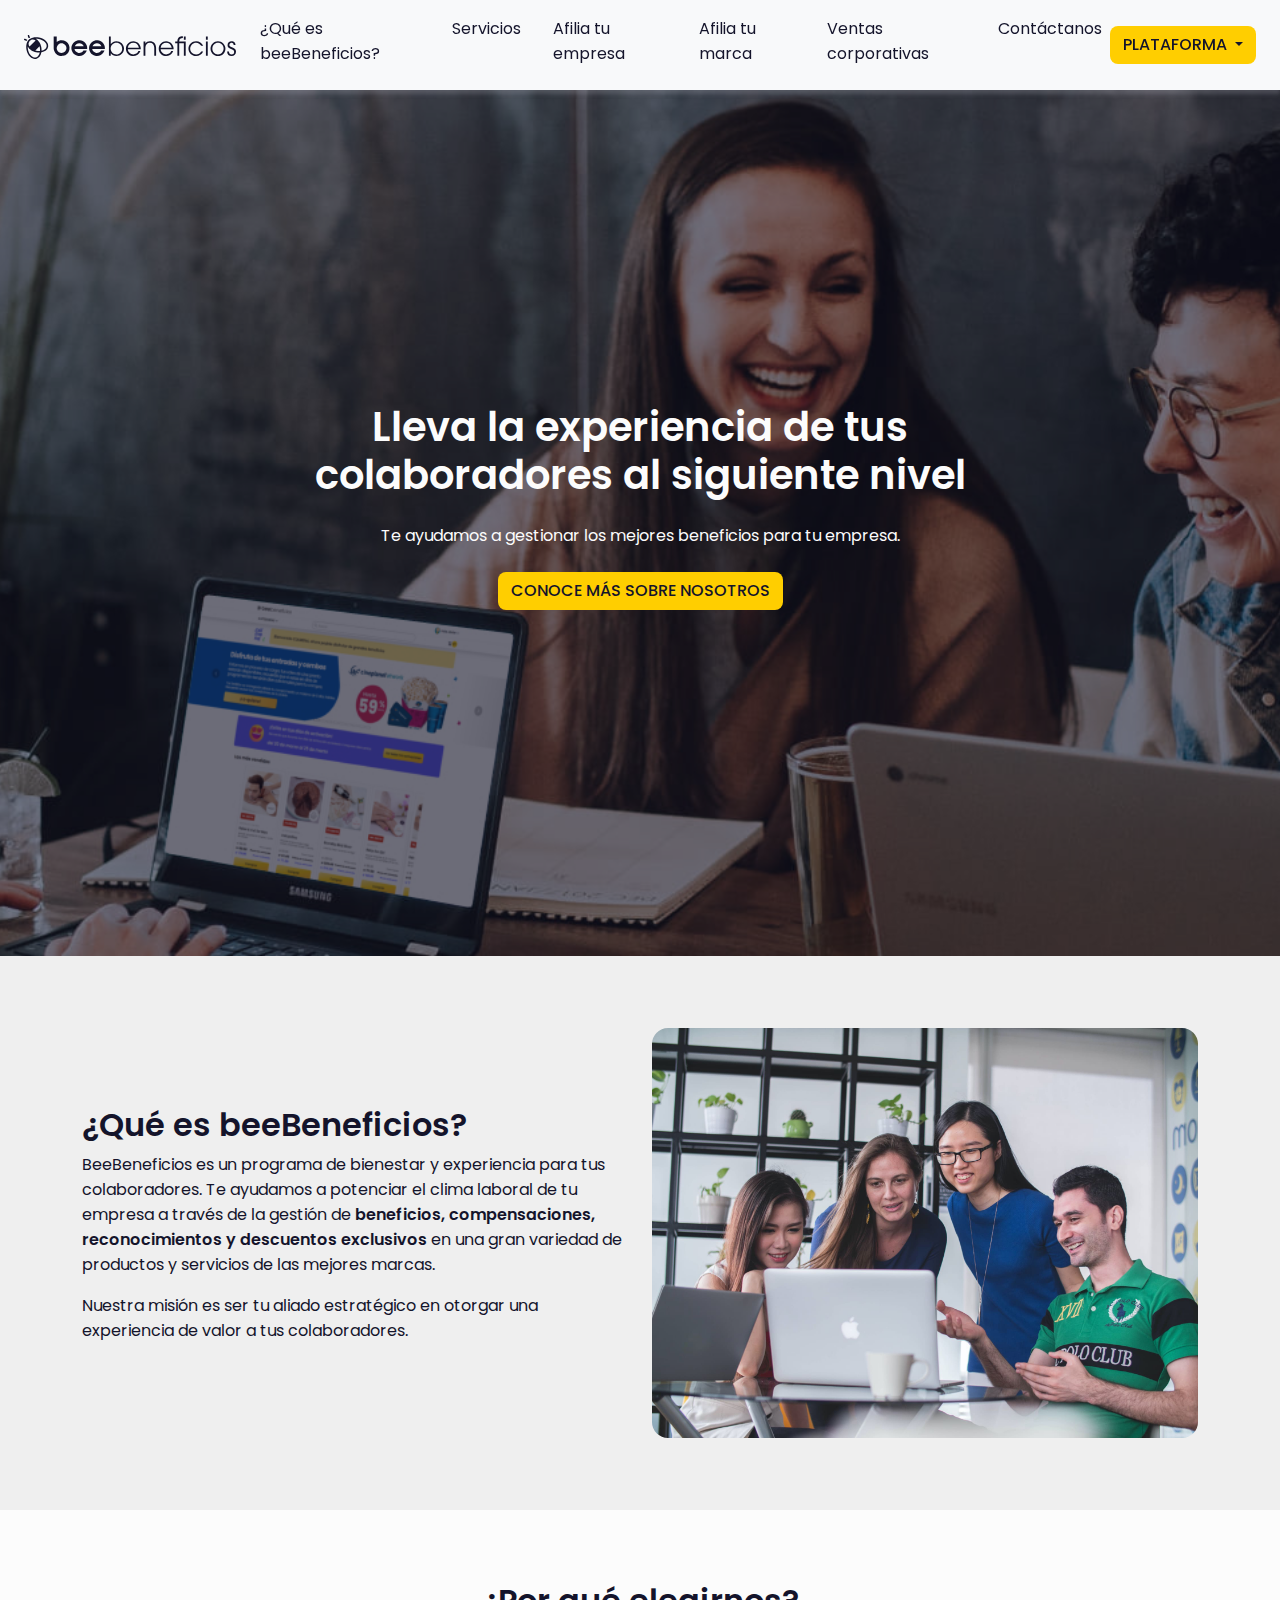
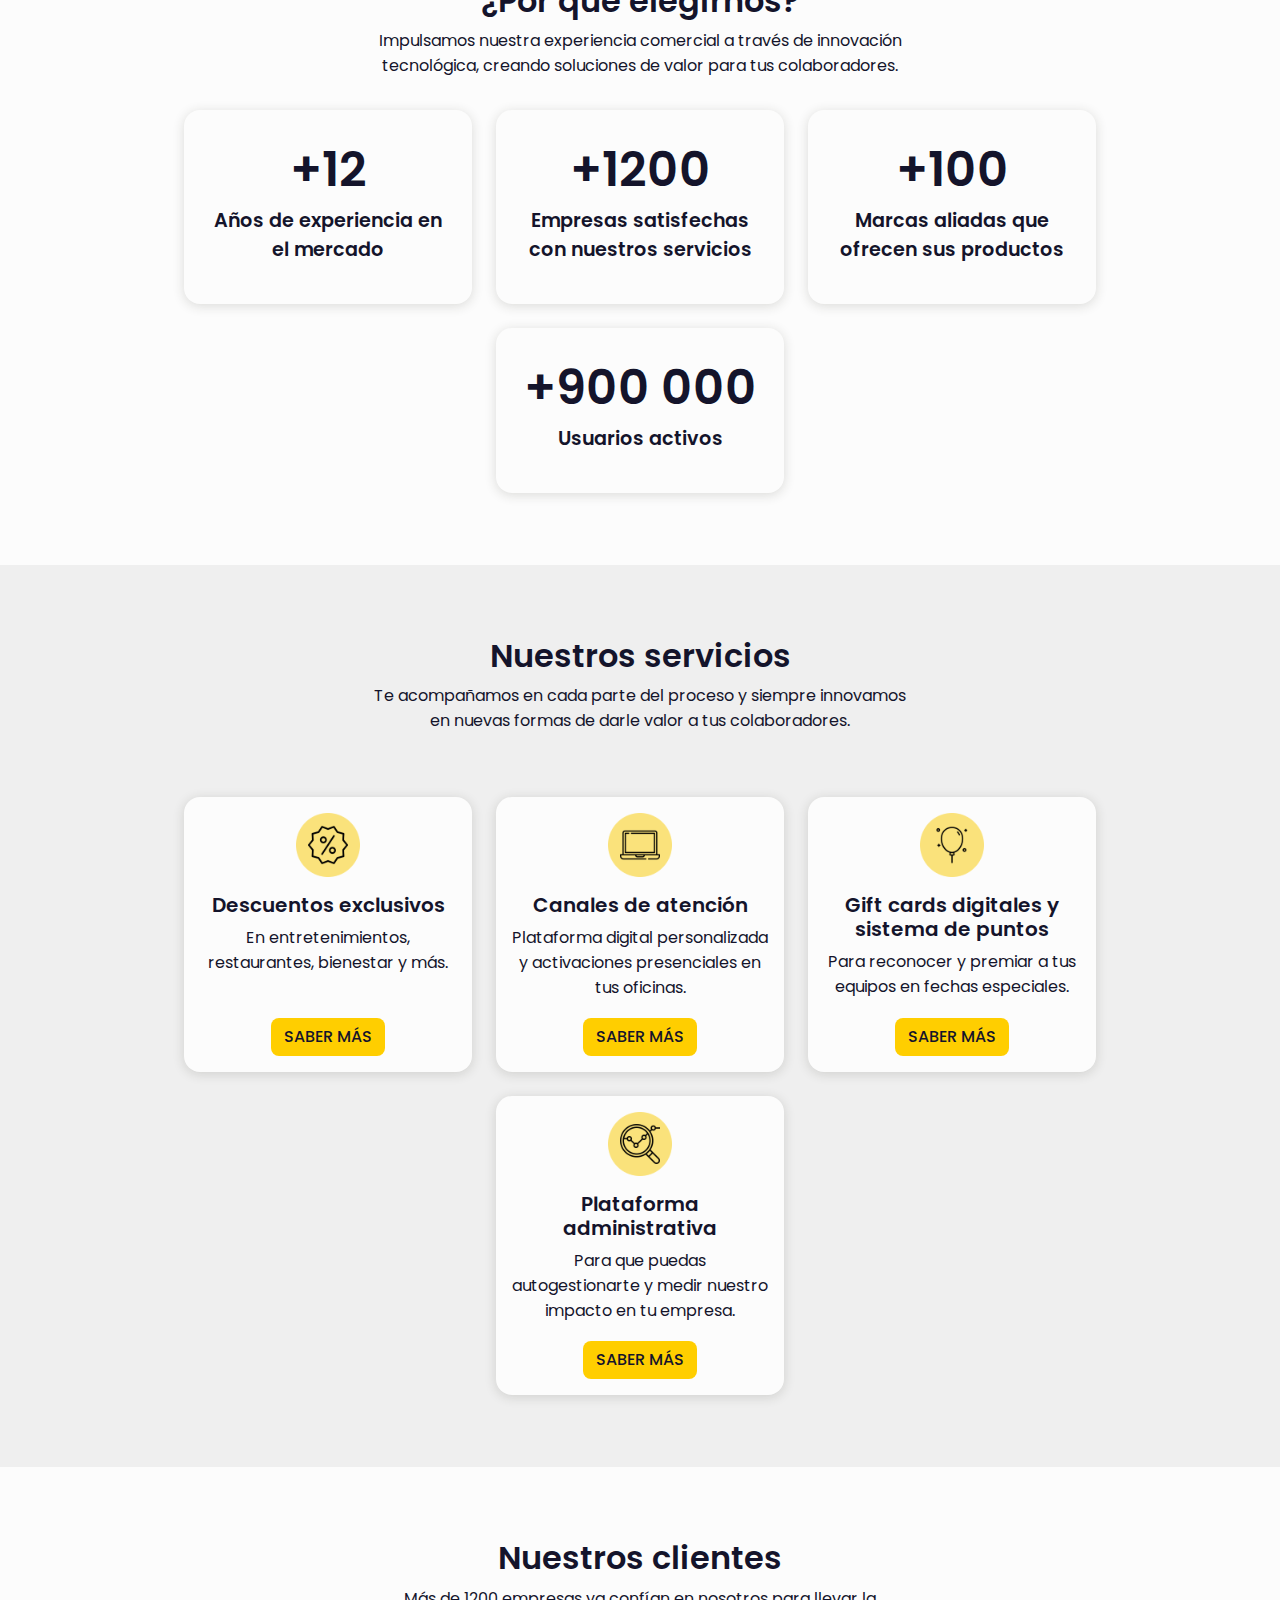
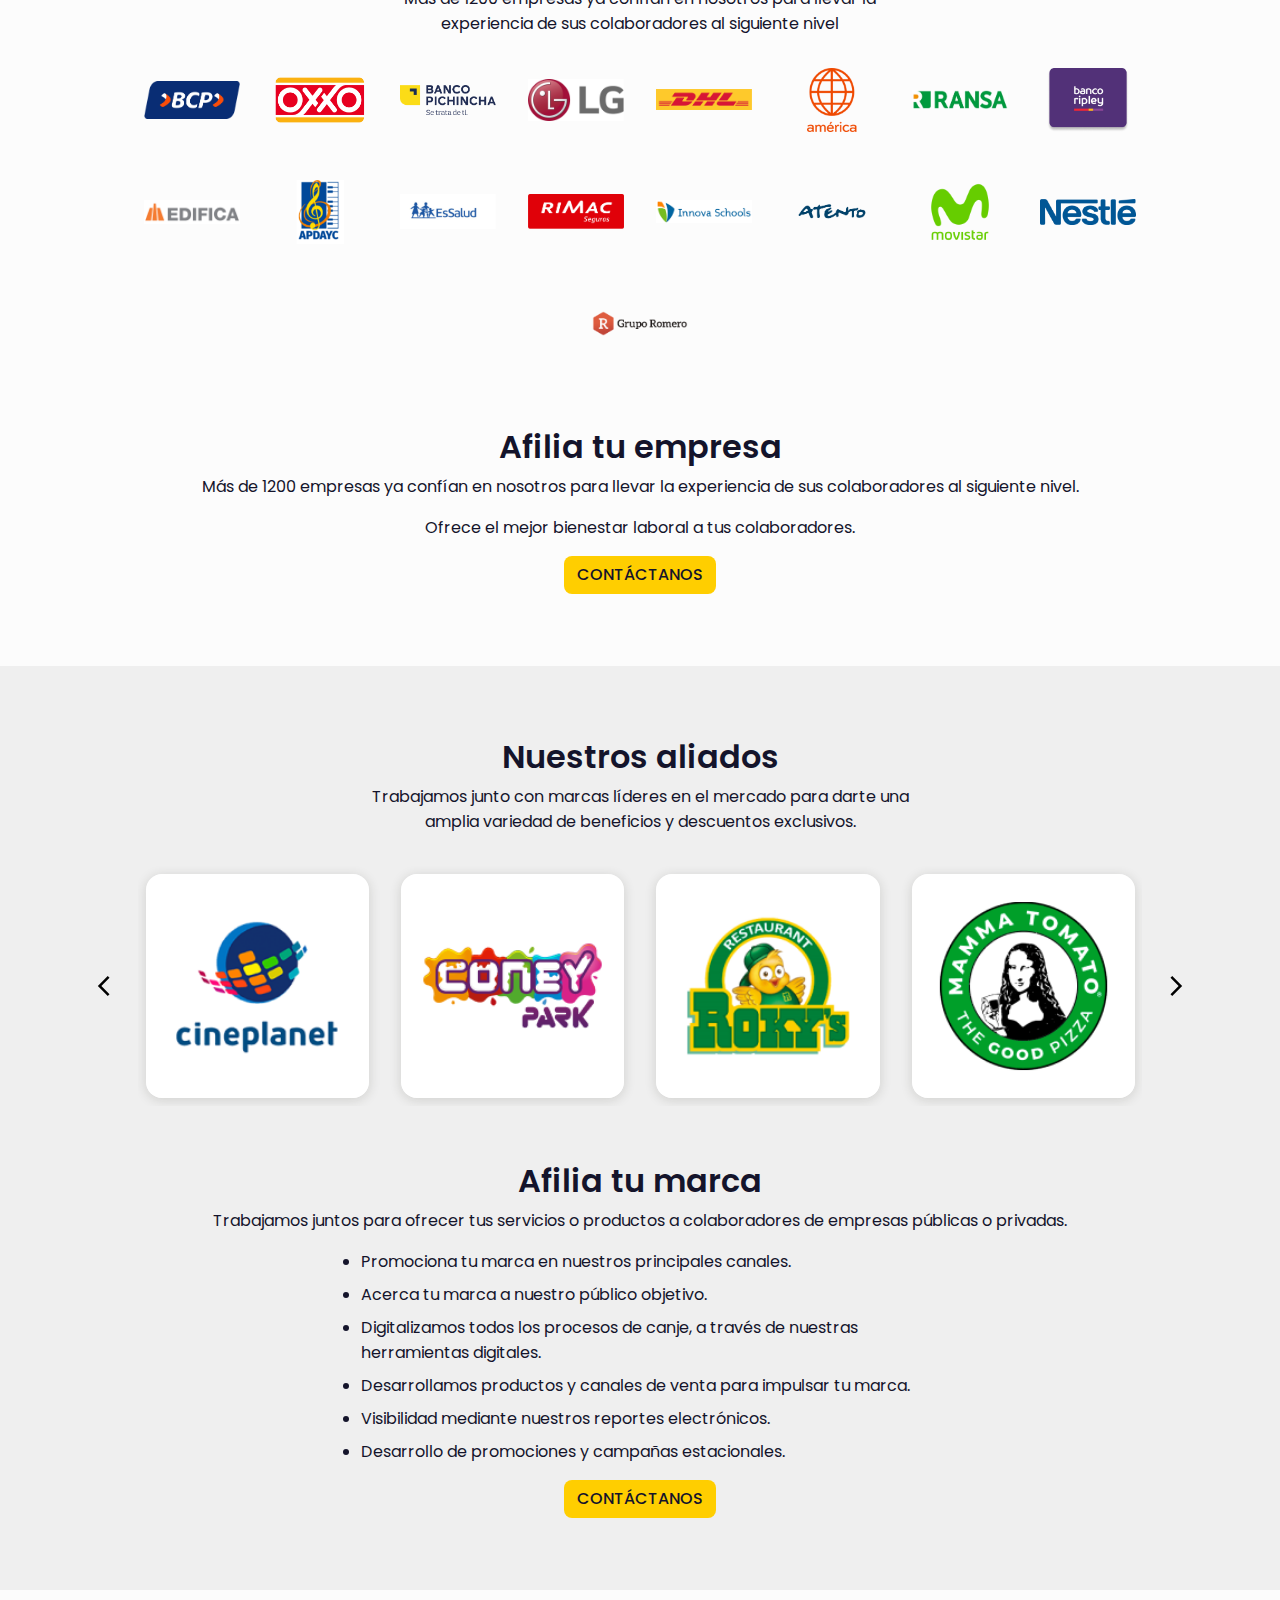
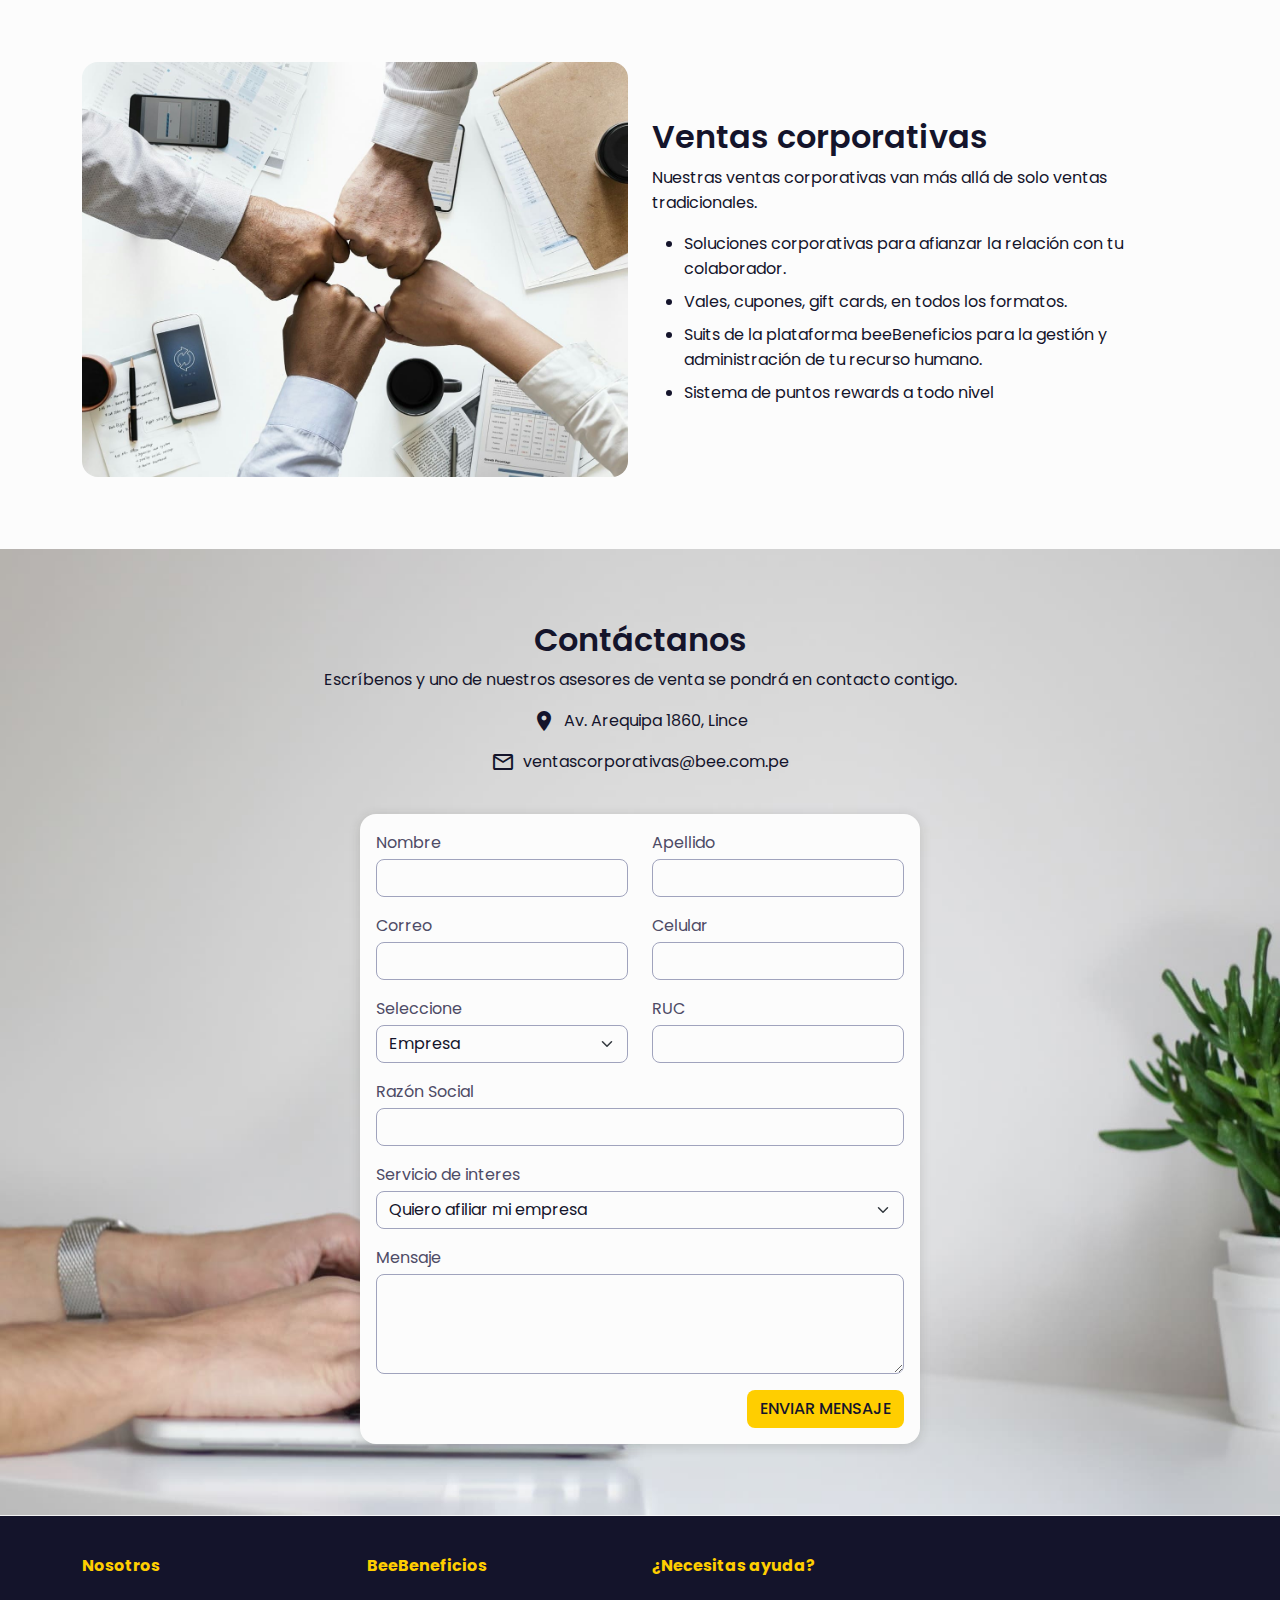
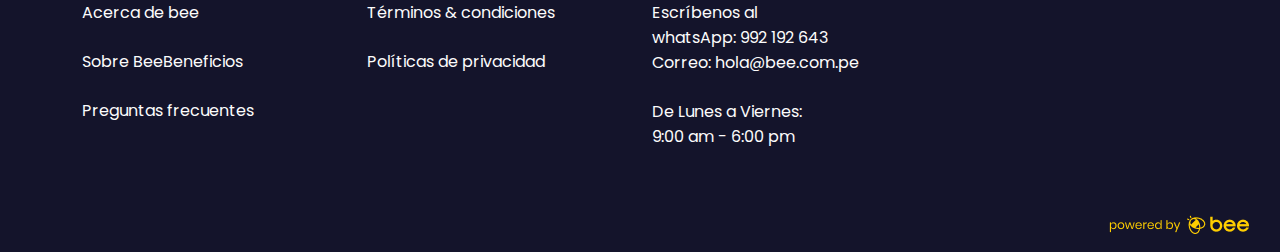
==== index.html @ fb145505 "add section sales" ====
<!DOCTYPE html>
<html lang="es">

<head>
  <meta charset="UTF-8">
  <meta name="viewport" content="width=device-width, initial-scale=1.0">
  <meta http-equiv="X-UA-Compatible" content="ie=edge">
  <link rel="icon" href="img/logos/favicon.png" type="image/x-icon" />
  <meta name="description"
    content="Bee beneficios es un programa de bienestar y experiencia para tus colaboradores. Te ayudamos a potenciar el clima laboral de tu empresa a través de la dministración y gestión de beneficios.">
  <meta name="keywords"
    content="Buen clima laboral, experiencias, promociones, ofertas, regalar, bienestar laboral, colaboradores, beneficios">
  <title>bee Beneficios</title>
  <link rel="preconnect" href="https://fonts.googleapis.com">
  <link rel="preconnect" href="https://fonts.gstatic.com" crossorigin>
  <link href="https://fonts.googleapis.com/css2?family=Poppins:wght@400;500;600;700&display=swap" rel="stylesheet">
  <link
    href="https://fonts.googleapis.com/css?family=Material+Icons|Material+Icons+Outlined|Material+Icons+Two+Tone|Material+Icons+Round|Material+Icons+Sharp"
    rel="stylesheet">
  <link rel="stylesheet" href="vendor/owlcarousel/owl.carousel.min.css">
  <link rel="stylesheet" href="vendor/owlcarousel/owl.theme.default.min.css">
  <link rel="stylesheet" href="css/bootstrap.min.css">
  <link rel="stylesheet" href="css/main.css">
  <link rel="stylesheet" href="css/mq.css">
</head>

<body>
  <header id="header">
    <nav class="navbar navbar-expand-lg navbar-light bg-light fixed-top navbar-landingPage">
      <div class="container-fluid">
        <div class="navbar-left">

          <a class="navbar-brand" href="#header">
            <img src="img/logos/logobeebeneficios.svg" alt="bee beneficios">
          </a>
        </div>

        <ul class="navbar-nav mb-2 mb-lg-0">
          <li class="nav-item">
            <a class="nav-link" href="#section-about">¿Qué es beeBeneficios?</a>
          </li>
          <li class="nav-item">
            <a class="nav-link" href="#section-services">Servicios</a>
          </li>
          <li class="nav-item">
            <a class="nav-link" href="#section-brands">Afilia tu empresa</a>
          </li>
          <li class="nav-item">
            <a class="nav-link" href="#section-allies">Afilia tu marca</a>
          </li>
          <li class="nav-item">
            <a class="nav-link" href="#section-corporate-sales">Ventas corporativas</a>
          </li>
          <li class="nav-item">
            <a class="nav-link" href="#section-contact">Contáctanos</a>
          </li>
        </ul>

        <div class="btn-group">
          <button type="button" class="btn button-primary dropdown-toggle" data-bs-toggle="dropdown"
            aria-expanded="false">
            Plataforma
          </button>
          <ul class="dropdown-menu dropdown-menu-end">
            <li><a href="https://beebeneficios.com.pe/login" target="_blank" class="dropdown-item">Iniciar Sesión</a>
            </li>
            <li><a href="https://beebeneficios.com.pe/registro" target="_blank" class="dropdown-item">Regístrarse</a>
            </li>
          </ul>
        </div>
      </div>
    </nav>
  </header>

  <main>
    <section class="hero bg-img-hero">
      <div class="overlay"></div>
      <div class="container">
        <div class="row">
          <div class="content-hero col-lg-8">
            <h1>
              Lleva la experiencia de tus colaboradores al siguiente nivel
            </h1>
            <p>
              Te ayudamos a gestionar los mejores beneficios para tu empresa.
            </p>
            <a href="#section-about" type="button" name="button" class="btn button-primary">
              Conoce más sobre nosotros
            </a>
          </div>
        </div>
      </div>
    </section>

    <section class="section section-about bg-section" id="section-about">
      <div class="container">
        <div class="section-about-content">
          <div class="section-about__text">
            <h2>¿Qué es beeBeneficios?</h2>
            <p>
              BeeBeneficios es un programa de bienestar y experiencia para tus colaboradores.
              Te ayudamos a potenciar el clima laboral de tu empresa a través
              de la gestión de <span class="body-semibold">beneficios, compensaciones, reconocimientos y descuentos
                exclusivos</span>
              en una gran variedad de productos y servicios de las mejores marcas.
            </p>
            <p>
              Nuestra misión es ser tu aliado estratégico en otorgar una experiencia de valor a tus colaboradores.
            </p>
          </div>

          <div class="section-about__image">
            <img src="img/about.jpg" alt="beeBeneficios">
          </div>
        </div>
      </div>
    </section>

    <section class="section section-why" id="section-why">
      <div class="container">
        <div class="row">
          <div class="section-header col-lg-6">
            <h2>¿Por qué elegirnos?</h2>
            <p>
              Impulsamos nuestra experiencia comercial a través de innovación tecnológica, creando soluciones de valor
              para tus colaboradores.
            </p>
          </div>

          <div class="wrap-cards">
            <div class="card-kpi">
              <div class="card-kpi__number">
                +12
              </div>
              <p class="card-kpi__text">
                Años de experiencia en el mercado
              </p>
            </div>

            <div class="card-kpi">
              <div class="card-kpi__number">
                +1200
              </div>
              <p class="card-kpi__text">
                Empresas satisfechas con nuestros servicios
              </p>
            </div>

            <div class="card-kpi">
              <div class="card-kpi__number">
                +100
              </div>
              <p class="card-kpi__text">
                Marcas aliadas que ofrecen sus productos
              </p>
            </div>

            <div class="card-kpi">
              <div class="card-kpi__number">
                +900 000
              </div>
              <p class="card-kpi__text">
                Usuarios activos
              </p>
            </div>
          </div>
        </div>
      </div>
    </section>

    <section class="section section-services bg-section" id="section-services">
      <div class="container">
        <div class="row">
          <div class="section-header col-lg-6">
            <h2>Nuestros servicios</h2>
            <p>
              Te acompañamos en cada parte del proceso y siempre innovamos en nuevas formas de darle valor a tus
              colaboradores.
            </p>
          </div>
          <div class="wrap-service-cards">
            <div class="card-service">
              <figure>
                <img src="img/logos/venta.png" alt="Descuentos Exclusivos">
              </figure>
              <h2 class="card-service__title">Descuentos exclusivos</h2>
              <p>
                En entretenimientos, restaurantes, bienestar y más.
              </p>
              <div class="wrap-service-cta">
                <button class="btn button-primary" data-bs-toggle="modal" data-bs-target="#modal-promociones">
                  Saber más
                </button>
              </div>
            </div>
            <div class="card-service">
              <figure>
                <img src="img/logos/plataforma.png" alt="Plataforma Digital">
              </figure>
              <h2 class="card-service__title">Canales de atención</h2>
              <p>
                Plataforma digital personalizada y activaciones presenciales en tus
                oficinas.
              </p>
              <div class="wrap-service-cta">
                <button class="btn button-primary" data-bs-toggle="modal" data-bs-target="#modal-plataforma">
                  Saber más
                </button>
              </div>
            </div>
            <div class="card-service">
              <figure>
                <img src="img/logos/regalos.png" alt="Regalos">
              </figure>
              <h2 class="card-service__title">Gift cards digitales y sistema de puntos</h2>
              <p>
                Para reconocer y premiar a tus equipos en fechas especiales.
              </p>
              <div class="wrap-service-cta">
                <button class="btn button-primary" data-bs-toggle="modal" data-bs-target="#modal-gift-cards">
                  Saber más
                </button>
              </div>
            </div>
            <div class="card-service">
              <figure>
                <img src="img/logos/busqueda.png" alt="Plataforma Administrativa">
              </figure>
              <h2 class="card-service__title">Plataforma administrativa</h2>
              <p>
                Para que puedas autogestionarte y medir nuestro
                impacto en tu empresa.
              </p>
              <div class="wrap-service-cta">
                <button class="btn button-primary" data-bs-toggle="modal"
                  data-bs-target="#modal-plataforma-administrativa">
                  Saber más
                </button>
              </div>
            </div>
          </div>
        </div>
      </div>
    </section>

    <section class="section section-brands" id="section-brands">
      <div class="container">
        <div class="row">
          <div class="section-header col-lg-6">
            <h2>Nuestros clientes</h2>
            <p>
              Más de 1200 empresas ya confían en nosotros para llevar la experiencia de sus colaboradores al siguiente
              nivel
            </p>
          </div>

          <div class="wrap-brands">
            <figure>
              <img src="img/logos/bcp.png" alt="BCP" class="render-img">
            </figure>

            <figure>
              <img src="img/logos/oxxo.png" alt="Oxxo" class="render-img">
            </figure>

            <figure>
              <img src="img/logos/pichincha.png" alt="Banco Pichincha" class="render-img">
            </figure>

            <figure>
              <img src="img/logos/lg.png" alt="LG" class="render-img">
            </figure>

            <figure>
              <img src="img/logos/dhl.png" alt="DHL" class="render-img">
            </figure>

            <figure>
              <img src="img/logos/america.png" alt="América TV" class="render-img">
            </figure>

            <figure>
              <img src="img/logos/ransa.png" alt="Ransa" class="render-img">
            </figure>

            <figure>
              <img src="img/logos/bancoRipley.png" alt="Banco Ripley" class="render-img">
            </figure>

            <figure>
              <img src="img/logos/edifica.png" alt="Edifica" class="render-img">
            </figure>

            <figure>
              <img src="img/logos/apday.png" alt="Apday" class="render-img">
            </figure>

            <figure>
              <img src="img/logos/essalud.png" alt="EsSalud" class="render-img">
            </figure>

            <figure>
              <img src="img/logos/logo_de_Rimac_Seguros.png" alt="Rimac seguros" class="render-img">
            </figure>

            <figure>
              <img src="img/logos/innova-school.png" alt="Innova School" class="render-img">
            </figure>

            <figure>
              <img src="img/logos/logo-atento.png" alt="Atento" class="render-img">
            </figure>

            <figure>
              <img src="img/logos/MovistarGreen_1.png" alt="Movistar" class="render-img">
            </figure>

            <figure>
              <img src="img/logos/nestle.png" alt="Nestle" class="render-img">
            </figure>

            <figure>
              <img src="img/logos/grupoRomero.png" alt="Grupo Romero" class="render-img">
            </figure>
          </div>

          <div class="wrap-allies-cta">
            <h2>Afilia tu empresa</h2>
            <p>
              Más de 1200 empresas ya confían en nosotros para llevar la experiencia de sus colaboradores al siguiente nivel.
            </p>
            <p>
              Ofrece el mejor bienestar laboral a tus colaboradores.
            </p>
            <a href="#section-contact" type="button" class="btn button-primary" >
              Contáctanos
            </a>
          </div>
        </div>
      </div>
    </section>

    <section class="section section-allies bg-section" id="section-allies">
      <div class="container">
        <div class="row">
          <div class="section-header col-lg-6">
            <h2>Nuestros aliados</h2>
            <p>
              Trabajamos junto con marcas líderes en el mercado para darte una amplia variedad de beneficios y
              descuentos exclusivos.
            </p>
          </div>
        </div>
        <div class="carousel-wrap">
          <div class="owl-carousel owl-theme owl-carousel-brands">

            <div class="item" data-merge="1">
              <img src="img/carousel-brands/cineplanet.png" class="render-img" alt="Cineplanet">
            </div>

            <div class="item" data-merge="1">
              <img src="img/carousel-brands/coneyPark.png" class="render-img" alt="Coney Park">
            </div>

            <div class="item" data-merge="1">
              <img src="img/carousel-brands/rokys.png" class="render-img" alt="Rokys">
            </div>

            <div class="item" data-merge="1">
              <img src="img/carousel-brands/mammaTomato.png" class="render-img" alt="Mamma Tomato">
            </div>

            <div class="item" data-merge="1">
              <img src="img/carousel-brands/montalvo.png" class="render-img" alt="Montalvo">
            </div>

            <div class="item" data-merge="1">
              <img src="img/carousel-brands/montalvoForMen.png" class="render-img" alt="Montalvo for men">
            </div>

            <div class="item" data-merge="1">
              <img src="img/carousel-brands/laFinaEndorfina.png" class="render-img" alt="La Fina Endorfina">
            </div>

            <div class="item" data-merge="1">
              <img src="img/carousel-brands/nathalieBird.png" class="render-img" alt="Nathalie Bird">
            </div>

            <div class="item" data-merge="1">
              <img src="img/carousel-brands/berlitz.png" class="render-img" alt="Berlitz">
            </div>

            <div class="item" data-merge="1">
              <img src="img/carousel-brands/iceSchool.png" class="render-img" alt="Ice School">
            </div>

          </div>
        </div>
        <div class="row">
          <div class="wrap-allies-cta">
            <h2>
              Afilia tu marca
            </h2>
            <p>
              Trabajamos juntos para ofrecer tus servicios o productos a colaboradores de empresas públicas o privadas.
            </p>
            <div class="col-lg-6 mx-auto">
              <ul class="bee-list">
                <li>
                  Promociona tu marca en nuestros principales canales.
                </li>
                <li>
                  Acerca tu marca a nuestro público objetivo.
                </li>
                <li>
                  Digitalizamos todos los procesos de canje, a través de nuestras herramientas digitales.
                </li>
                <li>
                  Desarrollamos productos y canales de venta para impulsar tu marca.
                </li>
                <li>
                  Visibilidad mediante nuestros reportes electrónicos.
                </li>
                <li>
                  Desarrollo de promociones y campañas estacionales.
                </li>
              </ul>
            </div>
            <a href="#section-contact" type="button" class="btn button-primary">
              Contáctanos
            </a>
          </div>
        </div>
      </div>
    </section>

    <section class="section section-about" id="section-corporate-sales">
      <div class="container">
        <div class="section-about-content">
          <div class="section-about__image">
            <img src="img/sales.jpg" alt="beeBeneficios">
          </div>
          <div class="section-about__text">
            <h2>Ventas corporativas</h2>
            <p>
              Nuestras ventas corporativas van más allá de solo ventas tradicionales.
            </p>
            <ul class="list-corporate-sales">
              <li>
                Soluciones corporativas para afianzar la relación con tu colaborador.
              </li>
              <li>
                Vales, cupones, gift cards, en todos los formatos.
              </li>
              <li>
                Suits de la plataforma beeBeneficios para la gestión y administración de tu recurso humano.
              </li>
              <li>
                Sistema de puntos rewards a todo nivel
              </li>
            </ul>
          </div>
        </div>
      </div>
    </section>

    
    <section class="section section-contact bg-contact" id="section-contact">
      <!-- <div class="overlay"></div> -->
      <div class="container">
        <div class="row">
          <div class="content-contact">
            <div class="section-header section-header-contact">
              <div class="sectionAndLogo">
                <h2>Contáctanos</h2>
              </div>
              <p>
                Escríbenos y uno de nuestros asesores de venta se pondrá en contacto contigo.
              </p>
            </div>
  
            <div class="wrap-info-contact">
              <ul class="info-contact-list">
                <li>
                  <span class="material-icons">
                    place
                  </span>
                  Av. Arequipa 1860, Lince
                </li>
                <li>
                  <span class="material-icons">
                    mail_outline
                  </span>
                  ventascorporativas@bee.com.pe
                </li>
              </ul>
  
              <form class="form-contact">
                <div class="row">
                  <div class="form-group col-lg-6 col-md-6 col-sm-12">
                    <label for="inputNameClient" class="form-label">Nombre</label>
                    <input type="text" class="form-control" id="inputNameClient" aria-describedby="nameHelp">
                    <div id="nameHelp" class="text-help">Ingrese su nombre</div>
                  </div>
                  <div class="form-group col-lg-6 col-md-6 col-sm-12">
                    <label for="inputLastNameClient" class="form-label">Apellido</label>
                    <input type="text" class="form-control" id="inputLastNameClient" aria-describedby="nameHelp">
                    <div id="nameHelp" class="text-help">Ingrese su apellido</div>
                  </div>
                </div>
  
                <div class="row">
                  <div class="form-group col-lg-6 col-md-6 col-sm-12">
                    <label for="inputEmailClient" class="form-label">Correo</label>
                    <input type="email" class="form-control" id="inputEmailClient" aria-describedby="emailHelp">
                    <div id="emailHelp" class="text-help">Ingrese su correo</div>
                  </div>
  
                  <div class="form-group col-lg-6 col-md-6 col-sm-12">
                    <label for="inputPhoneClient" class="form-label">Celular</label>
                    <input type="number" class="form-control" id="inputPhoneClient" aria-describedby="phoneHelp">
                    <div id="phoneHelp" class="text-help">Ingrese su celular</div>
                  </div>
                </div>
  
                <div class="row">
                  <div class="form-group col-lg-6 col-md-6 col-sm-12">
                    <label for="selectTipoPersona" class="form-label">Seleccione</label>
                    <select class="form-select" aria-label="Default select example" id="selectTipoPersona">
                      <option value="pj" selected>Empresa</option>
                      <option value="pn">Persona Natural</option>
                    </select>
                  </div>
                  <div class="form-group col-lg-6 col-md-6 col-sm-12 form-box pj" id="form-ruc">
                    <label for="inputRuc" class="form-label">RUC</label>
                    <input type="text" class="form-control" id="inputRuc" aria-describedby="enterpriseHelp">
                    <div id="enterpriseHelp" class="text-help">Ingrese el RUC</div>
                  </div>
  
                  <div class="form-group col-lg-6 col-md-6 col-sm-12 form-box pn" id="form-dni">
                    <label for="inputId" class="form-label">DNI</label>
                    <input type="number" class="form-control" id="inputId" aria-describedby="enterpriseHelp">
                    <div id="enterpriseHelp" class="text-help">Ingrese su DNI</div>
                  </div>
                </div>
  
                <div class="form-group form-box pj" id="form-razon-social">
                  <label for="inputRazonSocial" class="form-label">Razón Social</label>
                  <input type="text" class="form-control" id="inputRazonSocial" aria-describedby="enterpriseHelp">
                  <div id="enterpriseHelp" class="text-help">Ingrese el nombre de su empresa</div>
                </div>
  
                <div class="form-group">
                  <label for="selectServiceClient" class="form-label">Servicio de interes</label>
                  <select class="form-select" aria-label="Default select example" id="selectServiceClient">
                    <option selected>Quiero afiliar mi empresa</option>
                    <option value="1">RQuiero afiliar mi marca</option>
                  </select>
                </div>
  
                <div class="form-group">
                  <label for="inputMessage">Mensaje</label>
                  <textarea class="form-control" id="inputMessage" style="height: 100px"></textarea>
                </div>
  
                <button type="submit" class="btn button-primary d-block ml-auto">Enviar Mensaje</button>
              </form>
            </div>
          </div>
        </div>
      </div>
    </section>
  </main>

  <footer class="main-footer">
    <div class="footer-body">
      <div class="container">
        <div class="row">
          <div class="col-lg-3 col-md-4">
            <h5 class="title-footer-list">
              Nosotros
            </h5>
            <ul class="footer-list">
              <li class="footer-list-item">
                <a href="#" data-bs-toggle="modal" data-bs-target="#modal-acercaDeBee">
                  Acerca de bee
                </a>
              </li>
              <li class="footer-list-item">
                <a href="#" data-bs-toggle="modal" data-bs-target="#modal-sobreBee">
                  Sobre BeeBeneficios
                </a>
              </li>
              <li class="footer-list-item">
                <a href="https://beebeneficios.com.pe/preguntas" target="_blank">
                  Preguntas frecuentes
                </a>
              </li>
            </ul>
          </div>

          <div class="col-lg-3 col-md-4">
            <h5 class="title-footer-list">
              BeeBeneficios
            </h5>
            <ul class="footer-list">
              <li class="footer-list-item">
                <a href="https://beebeneficios.com.pe/terminos" target="_blank">
                  Términos & condiciones
                </a>
              </li>
              <li class="footer-list-item">
                <a href="https://beebeneficios.com.pe/politicas" target="_blank">
                  Políticas de privacidad
                </a>
              </li>
            </ul>
          </div>

          <div class="col-lg-3 col-md-4">
            <h5 class="title-footer-list">
              ¿Necesitas ayuda?
            </h5>
            <ul class="footer-list">
              <li>
                Escríbenos al <br>
                whatsApp: 992 192 643 <br>
                Correo: hola@bee.com.pe
              </li>
              
              <li>
                De Lunes a Viernes: <br>
                9:00 am - 6:00 pm
              </li>
            </ul>
          </div>
        </div>
      </div>
    </div>
    <div class="footer-bottom">
      <div class="container-fluid">
        <div class="row">
          <div class="col-12">
            <img src="img/logos/logoPoweredBee.png" alt="Powered by Bee">
          </div>
        </div>
      </div>
    </div>
  </footer>

  <!-- MODALS -->
  <div class="modal fade" id="modal-acercaDeBee" tabindex="-1" aria-labelledby="titleModalLabel__acercaDeBee"
    aria-hidden="true">
    <div class="modal-dialog modal-dialog-centered">
      <div class="modal-content">
        <div class="modal-header">
          <h3 id="titleModalLabel__acercaDeBee">Acerca de Bee</h3>
          <button type="button" class="btn-close" data-bs-dismiss="modal" aria-label="Close"></button>
        </div>
        <div class="modal-body">
          <p>
            bee acompaña tus propósitos creando e impulsando soluciones
            creativas para atender las necesidades de sus clientes,
            corporativos o finales, brindándoles plataformas digitales
            que les permitan obtener beneficios, a través de alianzas con
            otras empresas, integrándolas y acompañándolas en el logro de su visión.
          </p>
        </div>
        <div class="modal-footer d-none">
          <button type="button" class="btn button-ghost" data-bs-dismiss="modal">Close</button>
          <button type="button" class="btn button-primary">Save changes</button>
        </div>
      </div>
    </div>
  </div>

  <div class="modal fade" id="modal-sobreBee" tabindex="-1" aria-labelledby="titleModalLabel" aria-hidden="true">
    <div class="modal-dialog modal-dialog-centered">
      <div class="modal-content">
        <div class="modal-header">
          <h3 id="titleModalLabel__sobreBee">Sobre BeeBeneficios</h3>
          <button type="button" class="btn-close" data-bs-dismiss="modal" aria-label="Close"></button>
        </div>
        <div class="modal-body">
          <p>
            Es una programa que atiende a empresas y sus trabajadores a
            través de activaciones presenciales con visitas "in house" y
            digitales a través de una plataforma digital.
          </p>
          <p>
            Acercamos las marcas a clientes potenciales a través de nuestra plataforma y
            generamos interacción con ellos con el apoyo de las áreas de gestión humana.
          </p>
        </div>
        <div class="modal-footer d-none">
          <button type="button" class="btn button-ghost" data-bs-dismiss="modal">Close</button>
          <button type="button" class="btn button-primary">Save changes</button>
        </div>
      </div>
    </div>
  </div>

  <div class="modal fade" id="modal-promociones" tabindex="-1" aria-labelledby="titleModalLabel__acercaDeBee"
    aria-hidden="true">
    <div class="modal-dialog modal-dialog-centered ">
      <div class="modal-content">
        <div class="modal-header">
          <h3 id="titleModalLabel__acercaDeBee">Descuentos Exclusivos</h3>
          <button type="button" class="btn-close" data-bs-dismiss="modal" aria-label="Close"></button>
        </div>
        <div class="modal-body">
          <div class="modal-detalle-servicio">
            <img src="img/servicios-promociones.jpg" alt="promociones descuentos" class="detalle-servicio__img">
           
            <div class="modal-detalle-servicio__desc">
              <p>
                Ofrecemos hasta 60% de descuento en marcas exclusivas.
              </p>
              <p>
                Nuestras pricipales marcas desarrollan sus programas de benefcios con nosotros, aportando mayor valor a
                los beneficios.
              </p>
            </div>
          </div>
        </div>
        <div class="modal-footer d-none">
          <button type="button" class="btn button-ghost" data-bs-dismiss="modal">Close</button>
          <button type="button" class="btn button-primary">Save changes</button>
        </div>
      </div>
    </div>
  </div>

  <div class="modal fade" id="modal-plataforma" tabindex="-1" aria-labelledby="titleModalLabel__acercaDeBee"
    aria-hidden="true">
    <div class="modal-dialog modal-dialog-centered ">
      <div class="modal-content">
        <div class="modal-header">
          <h3 id="titleModalLabel__acercaDeBee">Canales de atención</h3>
          <button type="button" class="btn-close" data-bs-dismiss="modal" aria-label="Close"></button>
        </div>
        <div class="modal-body">
          <div class="modal-detalle-servicio">
            <img src="img/servicios-plataforma-digital.jpg" alt="promociones descuentos" class="detalle-servicio__img">
            <div class="modal-detalle-servicio__desc">
              <p>
                Nuestra plataforma beeBeneficios te permite contar con un espacio digital exclusivo y privado solo para tus colaboradores.
              </p>
              <p>
                Podrás realizar diferentes acciones de incentivo y compensaciones.
              </p>
              <p>
                Nuestras activaciones Inhouse nos permiten mantenerte conectado con tus colaboradores, afianzando aún más tu relación con ellos. 
              </p>
              <p>
                Nos permite crear un ambiente dinámico donde el único mensaje que ofreceremos es tu preocupación y respaldo en ofrecerles a tus colaboradores la mejor experiencia en beneficios.
              </p>
            </div>
          </div>
        </div>
        <div class="modal-footer d-none">
          <button type="button" class="btn button-ghost" data-bs-dismiss="modal">Close</button>
          <button type="button" class="btn button-primary">Save changes</button>
        </div>
      </div>
    </div>
  </div>

  <div class="modal fade" id="modal-gift-cards" tabindex="-1" aria-labelledby="titleModalLabel__acercaDeBee"
    aria-hidden="true">
    <div class="modal-dialog modal-dialog-centered ">
      <div class="modal-content">
        <div class="modal-header">
          <h3 id="titleModalLabel__acercaDeBee">Gift Cards Digitales</h3>
          <button type="button" class="btn-close" data-bs-dismiss="modal" aria-label="Close"></button>
        </div>
        <div class="modal-body">
          <div class="modal-detalle-servicio">
            <img src="img/servicios-gift-card.jpg" alt="promociones descuentos" class="detalle-servicio__img">
            <div class="modal-detalle-servicio__desc">
              <p>
                Contamos con una infraestructura digital que nos permite realizar premios, vales, gift cards,
                compensaciones y cualquier sistema de rewards para tus colaboradores.
              </p>
            </div>
          </div>
        </div>
        <div class="modal-footer d-none">
          <button type="button" class="btn button-ghost" data-bs-dismiss="modal">Close</button>
          <button type="button" class="btn button-primary">Save changes</button>
        </div>
      </div>
    </div>
  </div>

  <div class="modal fade" id="modal-plataforma-administrativa" tabindex="-1"
    aria-labelledby="titleModalLabel__acercaDeBee" aria-hidden="true">
    <div class="modal-dialog modal-dialog-centered ">
      <div class="modal-content">
        <div class="modal-header">
          <h3 id="titleModalLabel__acercaDeBee">Plataforma Administrativa</h3>
          <button type="button" class="btn-close" data-bs-dismiss="modal" aria-label="Close"></button>
        </div>
        <div class="modal-body">
          <div class="modal-detalle-servicio">
            <img src="img/servicios-platyaforma-administrativa.jpg" alt="promociones descuentos"
              class="detalle-servicio__img">
            <div class="modal-detalle-servicio__desc">
              <p>
                Podrás migrar a los servicios de beesuits, que te permitirá tener en tiempo real toda la información de interacción realizada en nuestra plataforma, podrás colgar tus propios beneficios, comunicación y publicidad dentro de tu espacio digital.
              </p>
            </div>
          </div>
        </div>
        <div class="modal-footer d-none">
          <button type="button" class="btn button-ghost" data-bs-dismiss="modal">Close</button>
          <button type="button" class="btn button-primary">Save changes</button>
        </div>
      </div>
    </div>
  </div>
  <!-- END MODALS -->

  <script src="vendor/jquery/jquery.min.js"></script>
  <script src="vendor/owlcarousel/owl.carousel.min.js"></script>
  <script src="js/owlcarouselmain.js"></script>
  <script src="vendor/parallax/simpleParallax.min.js"></script>
  <script src="js/bootstrap.bundle.min.js"></script>
  <script src="js/main.js"></script>
</body>

</html>
---- css/main.css ----
/* ESTILOS GENERALES */
:root {
  --dark: #14142B;
  --dark-light: #4E4B66;
  --gray: #6E7191;
  --gray-medium: #A0A3BD;
  --gray-light: #EFF0F6;
  --smoke: #E2E2E2;
  --smoke-light: #EFEFEF;
  --white: #FCFCFC;
  --primary: #FFCE00;
  --primary-dark: #E6B800;
  --primary-light: #FAE27B;
  --danger: #EB0046;
  --danger-dark: #A20F1D;
  --danger-light: #F8D7DA;
  --info: #0d6efd;
  --info-dark: #041E49;
  --info-light: #C2E7FF;
  --warning: #FF9033;
  --warning-dark: #81124B;
  --warning-light: #FFD89C;
  --success: #36AE7C;
  --success-dark: #094B28;
  --success-light: #C1F8CF;
  --shadow: 0px 2px 12px rgba(43, 41, 34, 0.16);
  --shadow-hover: 0px 6px 12px rgba(43, 41, 34, 0.32); 
}

html {
  font-size: 16px;
}

* {
  padding: 0;
  margin: 0;
  box-sizing: border-box;
}

body {
  color: var(--dark);
  font-family: 'Poppins', sans-serif;
  line-height: normal;
  font-weight: 400;
}

main {
  background-color: var(--white);
  min-height: 100vh;
  padding-top: 3.5rem;
}

hr {
  background-color: var(--dark);
}

h1 {
  font-size: 2.5rem;
  font-weight: 600;
}

h2 {
  font-size: 2rem;
  font-weight: 600;
}

h3 {
  font-size: 1.5rem;
  font-weight: 600;
}

h4 {
  font-size: 1.25rem;
  font-weight: 600;
}

.body-bold {
  font-size: 1rem;
  font-weight: 700;
}

.body-semibold {
  font-size: 1rem;
  font-weight: 600;
}

.body-medium {
  font-size: 1rem;
  font-weight: 500;
}

.small-bold {
  font-size: .75rem;
  font-weight: 700;
}

.small-semibold {
  font-size: .75rem;
  font-weight: 600;
}

.small-regular {
  font-size: .75rem;
  font-weight: 400;
}

/* Margins */
.marginBottom-0-5 {
  margin-bottom: .5rem !important;
}

.marginBottom-1 {
  margin-bottom: 1rem !important;
}

.marginBottom-1-5 {
  margin-bottom: 1.5rem !important;
}

.marginBottom-2 {
  margin-bottom: 2rem !important;
}

.marginBottom-2-5 {
  margin-bottom: 2.5rem !important;
}

.marginBottom-3 {
  margin-bottom: 3rem !important;
}

.marginBottom-3-5 {
  margin-bottom: 3.5rem !important;
}

.marginBottom-4 {
  margin-bottom: 4rem !important;
}

.marginBottom-4-5 {
  margin-bottom: 4.5rem;
}

.marginTop-0-5 {
  margin-top: .5rem !important;
}

.marginTop-1 {
  margin-top: 1rem !important;
}

.marginTop-1-5 {
  margin-top: 1.5rem !important;
}

.marginTop-2 {
  margin-top: 2rem !important;
}

.marginTop-2-5 {
  margin-top: 2.5rem !important;
}

.marginTop-3 {
  margin-top: 3rem !important;
}

.marginTop-3-5 {
  margin-top: 3.5rem !important;
}

.marginTop-4 {
  margin-top: 4rem !important;
}

.marginTop-4-5 {
  margin-top: 4.5rem;
}

.marginRight-0-5 {
  margin-right: .5rem !important;
}

.marginRight-1 {
  margin-right: 1rem !important;
}

.ml-auto {
  margin-left: auto !important;
}

.mr-auto {
  margin-right: auto !important;
}

/* End Margins */

/* Paddings */
.paddingTop-1 {
  padding-top: 1rem;
}

.paddingTop-2 {
  padding-top: 2rem;
}

.paddingTop-3 {
  padding-top: 3rem;
}
/* End Paddings */

/* Colors */
.primary-color {
  color: var(--primary);
}

.success-color {
  color: var(--success);
}

.danger-color {
  color: var(--danger);
}
/* End Colors */

/* Buttons */
.btn {
  display: inline-block;
  font-weight: 500;
  border-radius: .5rem;
  -webkit-border-radius: .5rem;
  -moz-border-radius: .5rem;
  -ms-border-radius: .5rem;
  -o-border-radius: .5rem;
  text-transform: uppercase;
}

.btn:focus {
  box-shadow: 0 0 0 0.25rem rgba(20, 20, 43, 0.25);
}

.button-large {
  padding: .75rem 3rem;
}

.button-block {
  display: block;
  width: 100%;
}

.button-primary {
  background-color: var(--primary);
  color: var(--dark);
}

.button-primary:hover {
  background-color: var(--primary-dark);
  color: var(--dark);
}

.button-primary:focus {
  background-color: var(--primary);
  color: var(--dark);
  border-color: 1px solid var(--dark);
  box-shadow: 0 0 0 0.25rem rgba(20, 20, 43, 0.25);
}

.button-link {
  /* background-color: salmon; */
  color: var(--info);
  padding: 0.5rem  0;
  text-decoration: none;
}

.button-link:hover {
  color: var(--info);
  text-decoration: underline;
}

.button-link:focus {
  color: var(--info-dark);
  text-decoration: underline;
  box-shadow: none;
}

.button-outline {
  background-color: var(--white);
  background-color: none;
  color: var(--dark);
  border-color: 1px solid var(--dark);
}

.button-outline:hover {
  background-color: var(--gray-light);
  color: var(--dark);
}

.button-outline:focus {
  background-color: var(--white);
  color: var(--dark);
  border-color: 1px solid var(--dark);
  box-shadow: 0 0 0 0.25rem rgba(20, 20, 43, 0.25);
}

.button-icon-left, .button-icon-right {
  display: inline-flex;
  align-items: center;
  justify-content: center;
}

.button-icon-left span {
  margin-right: .5rem;
}

.button-icon-right span {
  margin-left: .5rem;
}

.button-ghost {
  background-color: none;
  color: var(--dark);
}

.button-ghost:hover {
  background-color: var(--smoke-light);
  color: var(--dark);
}

.button-ghost:focus {
  background-color: none;
  color: var(--dark);
  border-color: 1px solid var(--dark);
  box-shadow: 0 0 0 0.25rem rgba(20, 20, 43, 0.25);
}

.button-rounded {
  background-color: none;
  color: var(--gray);
  border-color: 1px solid var(--gray-medium);
  border-radius: 4rem;
}

.button-rounded:hover {
  background-color: var(--gray-light);
  color: var(--gray);
}

.button-rounded:focus {
  background-color: none;
  color: var(--gray);
  border-color: 1px solid var(--dark);
  box-shadow: 0 0 0 0.25rem rgba(20, 20, 43, 0.25);
}

.button-icon {
  /* background-color: #36AE7C; */
  display: flex;
  justify-content: center;
  align-items: center;
}

.button-icon span {
  /* background-color: #C2E7FF; */
  display: flex;
  justify-content: center;
  align-items: center;
}

.button-icon-sm {
  /* background-color: salmon; */
  padding: .25rem;;
}

.button-circle {
  background-color: var(--primary);
  border-radius: 100%;
  min-height: 2.5rem;
  max-height: 2.5rem;
  max-width: 2.5rem;
  min-width: 2.5rem;
  font-size: 1rem;
}

.button-circle:hover {
  background-color: var(--dark);
  color: var(--white)
}

.button-circle:focus {
  background-color: var(--primary);
  color: var(--dark);
  border-color: 1px solid var(--dark);
  box-shadow: 0 0 0 0.25rem rgba(20, 20, 43, 0.25);
}

.button-disabled {
  background-color:var(--gray-medium);
  color: var(--dark);
  opacity: 1 !important;
}

/* End Buttons */

.show {
  display: block;
}

.hide {
  display: none;
}

/* FORMS */

.text-help {
  color: var(--danger);
  display: none;
}

.form-group {
  margin-bottom: 1rem;
}

.form-group label {
  color: var(--dark-light);
  margin-bottom: .25rem;
}

.form-control, .form-select {
  color: var(--dark);
  background-color: var(--white);
  border: 1px solid var(--gray-medium);
  border-radius: .5rem;
  -webkit-border-radius: .5rem;
  -moz-border-radius: .5rem;
  -ms-border-radius: .5rem;
  -o-border-radius: .5rem;
}

.form-control:focus, .form-select:focus {
  color: var(--dark);
  background-color: var(--white);
  outline: 0;
  border-color: 1px solid var(--dark);
  box-shadow: 0 0 0 0.25rem rgba(20, 20, 43, 0.25);
}

/*OCULTAR CONTROLES INCREMENTO */
input::-webkit-outer-spin-button,
input::-webkit-inner-spin-button {
  /* display: none; <- Crashes Chrome on hover */
  -webkit-appearance: none;
  margin: 0;
  /* <-- Apparently some margin are still there even though it's hidden */
}

input[type=number] {
  -moz-appearance: textfield;
  /* Firefox */
}

/* FIN OCULTAR CONTROLES INCREMENTO */

/* END FORMS */

/* FIN OCULTAR CONTROLES INCREMENTO */

.hidden-caret .dropdown-toggle::after {
  display: none !important;
}

/* SWITCH BTN */
.switch-btn {
 font-size: 1rem;
}
/* END SWITCH BTN */


/* IMG */
.render-img {
  image-rendering: -moz-crisp-edges;
  image-rendering: -o-crisp-edges;
  image-rendering: -webkit-optimize-contrast;
  -ms-interpolation-mode: nearest-neighbor;
}

/* END IMG */

/* MODALS */
.modal-content {
  border-radius: .5rem;
}

.modal-body {
  padding-top: 0;
}

.modal-footer {
  padding: 1rem ;
  border-top: none;
}

.modal-detalle-servicio {
  /* background-color: #36AE7C; */
  display: flex;
  flex-direction: column;
  gap: 1rem;
  /* align-items: flex-start; */
}

.detalle-servicio__img {
  /* display: block; */
  width: 100%;
  object-fit: cover;
  border-radius: .5rem;
  -webkit-border-radius: .5rem;
  -moz-border-radius: .5rem;
  -ms-border-radius: .5rem;
  -o-border-radius: .5rem;
}

.modal-detalle-servicio__desc {
  /* text-align: center; */
}
/* END MODALS */

/* FIN ESTILOS GENERALES */

/* NAVBAR */
header .container-fluid {
  padding-left: 1.5rem;
  padding-right: 1.5rem;
}

.navbar-landingPage {
  padding-top: .5rem;
  padding-bottom: .5rem;
  box-shadow: 0px 4px 4px rgba(175, 177, 189, 0.25);
}

.navbar-left {
  display: flex;
  align-items: center;
  gap: 1rem;
}

.navbar-brand img {
  height: 1.5rem;
}

.navbar-nav li {
  margin-right: 1rem;
}

.navbar-nav li:last-child {
  margin-right: 0;
}

.navbar-nav .nav-item .nav-link {
  color: var(--dark) !important;
  transition: .1s  ease-in;
}

.navbar-nav .nav-item .nav-link:hover {
  color: var(--info) !important;
}
/* END NAVBAR */

/* HERO  */
.hero {
  /* background-color: pink; */
  background-repeat: no-repeat;
  background-position: center center;
  background-size: cover;
  width: 100%;
  height: 100vh;
  display: flex;
  justify-content: center;
  align-items: center;
  position: relative;
}

.bg-img-hero {
  background-image: url(../img/hero.jpg);
}

.bg-img-hero-2 {
  background-image: url(../img/hero-2.jpg);
}


.overlay {
  background-color: rgba(20, 20, 43, 0.5);
  position: absolute;
  width: 100%;
  height: 100%;
  left: 0;
  top: 0;
  transition: ease .3s;
}

.hero:hover .overlay, .section-contact:hover .overlay {
  background-color: rgba(20, 20, 43, 0.4);
}

.content-hero {
  /* background-color: salmon; */
  margin-left: auto;
  margin-right: auto;
  text-align: center;
  z-index: 2;
  color: var(--white);
  padding-left: 1.5rem;
  padding-right: 1.5rem;
}

.content-hero h1, .content-hero p {
  margin-bottom: 1.5rem;
}
/* END HERO/ */

/* SECTION ABOUT */
.section {
  padding-top: 4.5rem;
  padding-bottom: 4.5rem;
}

.section-about-content{
  /* background-color: #36AE7C; */
  display: grid;
  grid-template-columns: 1fr 1fr;
  gap: 1.5rem;
  align-items: center;
}


.section-about__text {
  /* width: 48%; */
}
.section-about__image {
  /* background-color: blue; */
  /* width: 48%; */
  overflow: hidden;
  border-radius: 1rem;
  -webkit-border-radius: 1rem;
  -moz-border-radius: 1rem;
  -ms-border-radius: 1rem;
  -o-border-radius: 1rem;
}

.section-about__image img {
  width: 100%;
  height: 100%;
  object-fit: cover;
  object-position: center;
  transition: ease .3s;
  -webkit-transition: ease .3s;
  -moz-transition: ease .3s;
  -ms-transition: ease .3s;
  -o-transition: ease .3s;
}

.section-about__image img:hover {
  scale: 1.1;
}

.section-header {
  margin-left: auto;
  margin-right: auto;
  text-align: center;
  margin-bottom: 1rem;
}
/* END SECTION ABOUT */

/* SECTION SERVICES */

.wrap-service-cards {
  padding-top: 2rem;
  display: flex;
  justify-content: center;
  gap: 1.5rem;
  flex-wrap: wrap;
}

.card-service {
  background-color: var(--white);
  display: flex;
  flex-direction: column;
  align-items: center;
  text-align: center;
  padding: 1rem;
  width: 18rem;
  border-radius: 1rem;
  -webkit-border-radius: 1rem;
  -moz-border-radius: 1rem;
  -ms-border-radius: 1rem;
  -o-border-radius: 1rem;
  box-shadow: var(--shadow);
  transition: ease .3s;
  position: relative;
  padding-bottom: 3.5rem;
  -webkit-transition: ease .3s;
  -moz-transition: ease .3s;
  -ms-transition: ease .3s;
  -o-transition: ease .3s;
}

.card-service:hover {
  box-shadow: var(--shadow-hover);
  transform: scale(1.1);
  -webkit-transform: scale(1.1);
  -moz-transform: scale(1.1);
  -ms-transform: scale(1.1);
  -o-transform: scale(1.1);
}

.card-service__title {
  font-size: 1.25rem;
}

.card-service img {
  width: 4rem;
  height: 4rem;
}

.wrap-service-cta {
  /* background-color: lightblue; */
  width: 100%;
  position: absolute;
  bottom: 1rem;
}
/* END SECTION SERVICES */

/* OWL CAROUSEL */
.carousel-wrap {
  /* background-color: pink; */
  width: 90%;
  margin: auto;
  position: relative;
}

.owl-carousel .owl-nav {
  overflow: hidden;
  height: 0;
  margin: 0;
}

.owl-carousel .nav-btn {
  height: 100%;
  position: absolute;
  width: 3rem;
  cursor: pointer;
  top: 0 !important;
}

.owl-carousel .owl-prev.disabled,
.owl-carousel .owl-next.disabled {
  pointer-events: none;
  opacity: 0.2;
}

.owl-carousel .prev-slide {
  background: url(../img/icons/arrow_back.svg) no-repeat scroll 50% 50%;
  left: -58px;
}

.owl-carousel .next-slide {
  background: url(../img/icons/arrow_forward.svg) no-repeat scroll 50% 50%;
  right: -58px;
}
/* END OWL CAROUSEL */

/* SECTION ALLIES */
.section-allies {
  /* background-color: lavender; */
}

.owl-carousel-brands .item {
  border-radius: 1rem;
  overflow: hidden;
  margin: .5rem;
  box-shadow: var(--shadow);
  -webkit-border-radius: 1rem;
  -moz-border-radius: 1rem;
  -ms-border-radius: 1rem;
  -o-border-radius: 1rem;
}

.wrap-allies-cta {
  padding-top: 3.5rem;
  text-align: center;
}

.bee-list {
  /* background-color: #C1F8CF; */
  padding-left: 0;
  text-align: left;
}
/* END SECTION ALLIES */

/* SECTION WHY */
.bg-section {
  background-color: var(--smoke-light);
}

.wrap-cards {
  /* background-color: salmon; */
  display: flex;
  flex-wrap: wrap;
  justify-content: center;
  gap: 1.5rem;
}

.card-kpi {
  background-color: var(--white);
  box-shadow: 0px 2px 12px rgba(43, 41, 34, 0.16);
  padding: 1.5rem;
  font-weight: 600;
  text-align: center;
  transition: .2s  ease-in;
  width: 18rem;
  border-radius: 1rem;
  -webkit-border-radius: 1rem;
  -moz-border-radius: 1rem;
  -ms-border-radius: 1rem;
  -o-border-radius: 1rem;
}

.card-kpi:hover {
  transform: scale(1.1);
}

.card-kpi__number {
  font-size: 3rem;
}

.card-kpi__text {
  font-size: 1.2rem;
}
/* END SECTION WHY */

/* SECTION BRANDS */
.wrap-brands {
  display: flex;
  flex-wrap: wrap;
  grid-gap: 2rem;
  justify-content: center;
}

.wrap-brands img {
  width: 6rem;
  height: 4rem;
  object-fit: contain;
}
/* END SECTION BRANDS */

/* SECTION CONTACT */

.sectionAndLogo {
  /* background-color: pink; */
  display: flex;
  justify-content: center;
  align-items: center;
  grid-gap: .5rem;
}

.section-contact .section-header img {
  height: 2rem;
}

.section-contact {
  /* background-color: #E6B800; */
  position: relative;
}

.content-contact {
  /* background-color: #0d6efd; */
  z-index: 2;
  position: relative;
}

.section-header-contact {
  /* color: var(--white); */
}

.wrap-info-contact {
  /* background-color: #36AE7C; */
  display: flex;
  gap: 1.5rem;
  flex-direction: column;
  justify-content: center;
  align-items: center;
}

.info-contact-list {
  /* background-color: pink; */
  list-style: none;
  padding-left: 0;
}

.info-contact-list li {
  /* background-color: #36AE7C; */
  margin-bottom: 1rem;
  display: flex;
  align-items: center;
  justify-content: center;
  /* color: var(--white); */
}

.info-contact-list li:last-child {
  margin-bottom: 0;
}

.info-contact-list li span {
  margin-right: .5rem;
}

.form-contact {
  background-color: var(--white);
  padding: 1rem;
  border-radius: 1rem;
  width: 35rem;
  -webkit-border-radius: 1rem;
  -moz-border-radius: 1rem;
  -ms-border-radius: 1rem;
  -o-border-radius: 1rem;
  box-shadow: var(--shadow);
}

.form-dni {
  display: none;
}

.bg-contact {
  background-image: url(../img/bg-contact.jpg);
  background-repeat: no-repeat;
  background-position: center center;
  background-size: cover;
}
/* END SECTION CONTACT */

/* FOOTER */
.main-footer {
  background-color: var(--dark);
  color: var(--white);
}

.footer-body {
  padding-top: 2.5rem;
  padding-bottom: 1.5rem;
}

.footer-bottom {
  padding: 1rem;
}

.footer-bottom img {
  display: block;
  margin-left: auto;
  /* margin-right: auto; */
}

.title-footer-list {
  color: var(--primary);
  font-weight: 700;
  font-size: 1rem;
  margin-bottom: 1.5rem;
}

.footer-list {
  list-style: none;
  text-decoration: none;
  padding-left: 0;
}

.footer-list li {
  margin-bottom: 1.5rem;
}

.footer-list-item a {
  color: var(--white);
  text-decoration: none;
}

.footer-list-item a:hover {
  color: var(--white);
  text-decoration: underline;
}
/* END FOOTER */

/* PÁGINA NUESTROS SERVICIOS */

.section-services-plans {
  background-color: var(--white);
}

.table-plans-service {
  /* background-color: lavender; */
}

/* END PÁGINA NUESTROS SERVICIOS */

/* OFFCANVAS */
.offcanvas-header {
  /* background-color: #C1F8CF; */
  height: 3.5rem;
}
.offcanvas-header img {
  height: 1.25rem;
}
.offcanvas-body {
  /* background-color: pink; */
  height: calc(100vh - 3.5rem);
  overflow-y: auto;
}

.menu-offcanvas-mobile {
  list-style: none;
  padding-left: 0;
}

.menu-offcanvas-mobile li {
  margin-bottom: 1rem;
}

#btn-menu-mobile {
  display: none;
}
/* END OFFCANVAS */

/* SECTION CORPORATE SALES */
ul li {
  margin-bottom: .5rem;
}
/* EN DSECTION CORPORATE SALES */
---- css/mq.css ----
/* Large devices (laptops, less than 1400px) */
@media (max-width: 1400px) {
 
}

/* Large devices (desktops, tablets landscape, less than 1200px) */
@media (max-width: 1200px) {

    /* NAVBAR */
    .navbar-nav li {
      /* background-color: aquamarine; */
      text-align: center;
      margin-right: .5rem;
      font-size: .9rem;
    }
    /* END NAVBAR */

    /* Section Contact */
  .info-contact-list li {
    /* background-color: aquamarine; */
    font-size: 1rem;
  }
  /* End section contact */

  /* Offcanvas */
  #btn-menu-mobile {
    display: block;
  }

  .navbar-nav {
    display: none;
  }
  /* End offcanvas */
}

/* Medium devices (tablets, less than 992px) */
@media (max-width: 992px) {

  /* NAVBAR */
  .navbar-nav li {
    /* background-color: aquamarine; */
    text-align: center;
    margin-right: 0;
  }

  .navbar-nav li .btn {
    margin-top: 1rem;
  }
  /* END NAVBAR */

  /*SECTION ABOUT */
  .section {
    padding: 4rem .5rem;
  }
  /* END SECTION ABOUT */

  /* OWL CAROUSEL */
  .owl-carousel .nav-btn {
    display: none;
  }

  .carousel-wrap {
    /* background-color: blue; */
    width: 100%;
  }
  /* END OWL CAROUSEL */

  /* SECTION BRANDS */
  .wrap-brands img {
    height: 2rem;
  }
  /* END SECTION BRANDS */

  /* SECTION CONTACT */
  .wrap-info-contact {
    display: flex;
    gap: 1.5rem;
    flex-direction: column;
    align-items: center;
  }
  /* END SECTION CONTACT */
}

/* Small devices (landscape phones, less than 768px) */
@media (max-width: 768px) {
  /* SECTION ABOUT */
  .section-about-content{
    display: grid;
    grid-template-columns: 1fr;
    gap: 1.5rem;
    align-items: center;
  }
  /* END SECTION ABOUT */

  /* SECTION CONTACT */
  .sectionAndLogo {
    /* background-color: pink; */
    display: flex;
    flex-direction:column;
    justify-content: center;
    align-items: center;
    grid-gap: .1rem;
  }

  .section-contact .section-header img {
    height: 1.8rem;
  }
  /* END SECTION CONTACT */

  /* FOOTER */
  .footer-list, .title-footer-list {
    text-align: center;
  }

  .footer-list {
    margin-bottom: 4rem;
  }

  .footer-bottom img {
    display: block;
    margin-left: auto;
    margin-right: auto;
  }
  /* END FOOTER */
}


@media (max-width: 576px) {
  main {
    /* background-color: lightyellow; */
  }

  /* navbar */
  header .container-fluid {
    padding-left: 1rem;
    padding-right: 1rem;
}

  .navbar-left {
    gap: .5rem;
  }

  #btn-menu-mobile {
    width: 2rem;
  }

  .navbar-brand img {
    height: 1rem;
  }
  /* End navbar */

  /* Section hero */
  .content-hero h1 {
    font-size: 1.75rem;
  }
  /* End section hero */

  /* Section Contact */
  .form-contact {
    /* background-color: lavender; */
    width: 100%;
  }

  .bee-list {
    padding-left: 1rem;
  }
  /* End section contact */

}
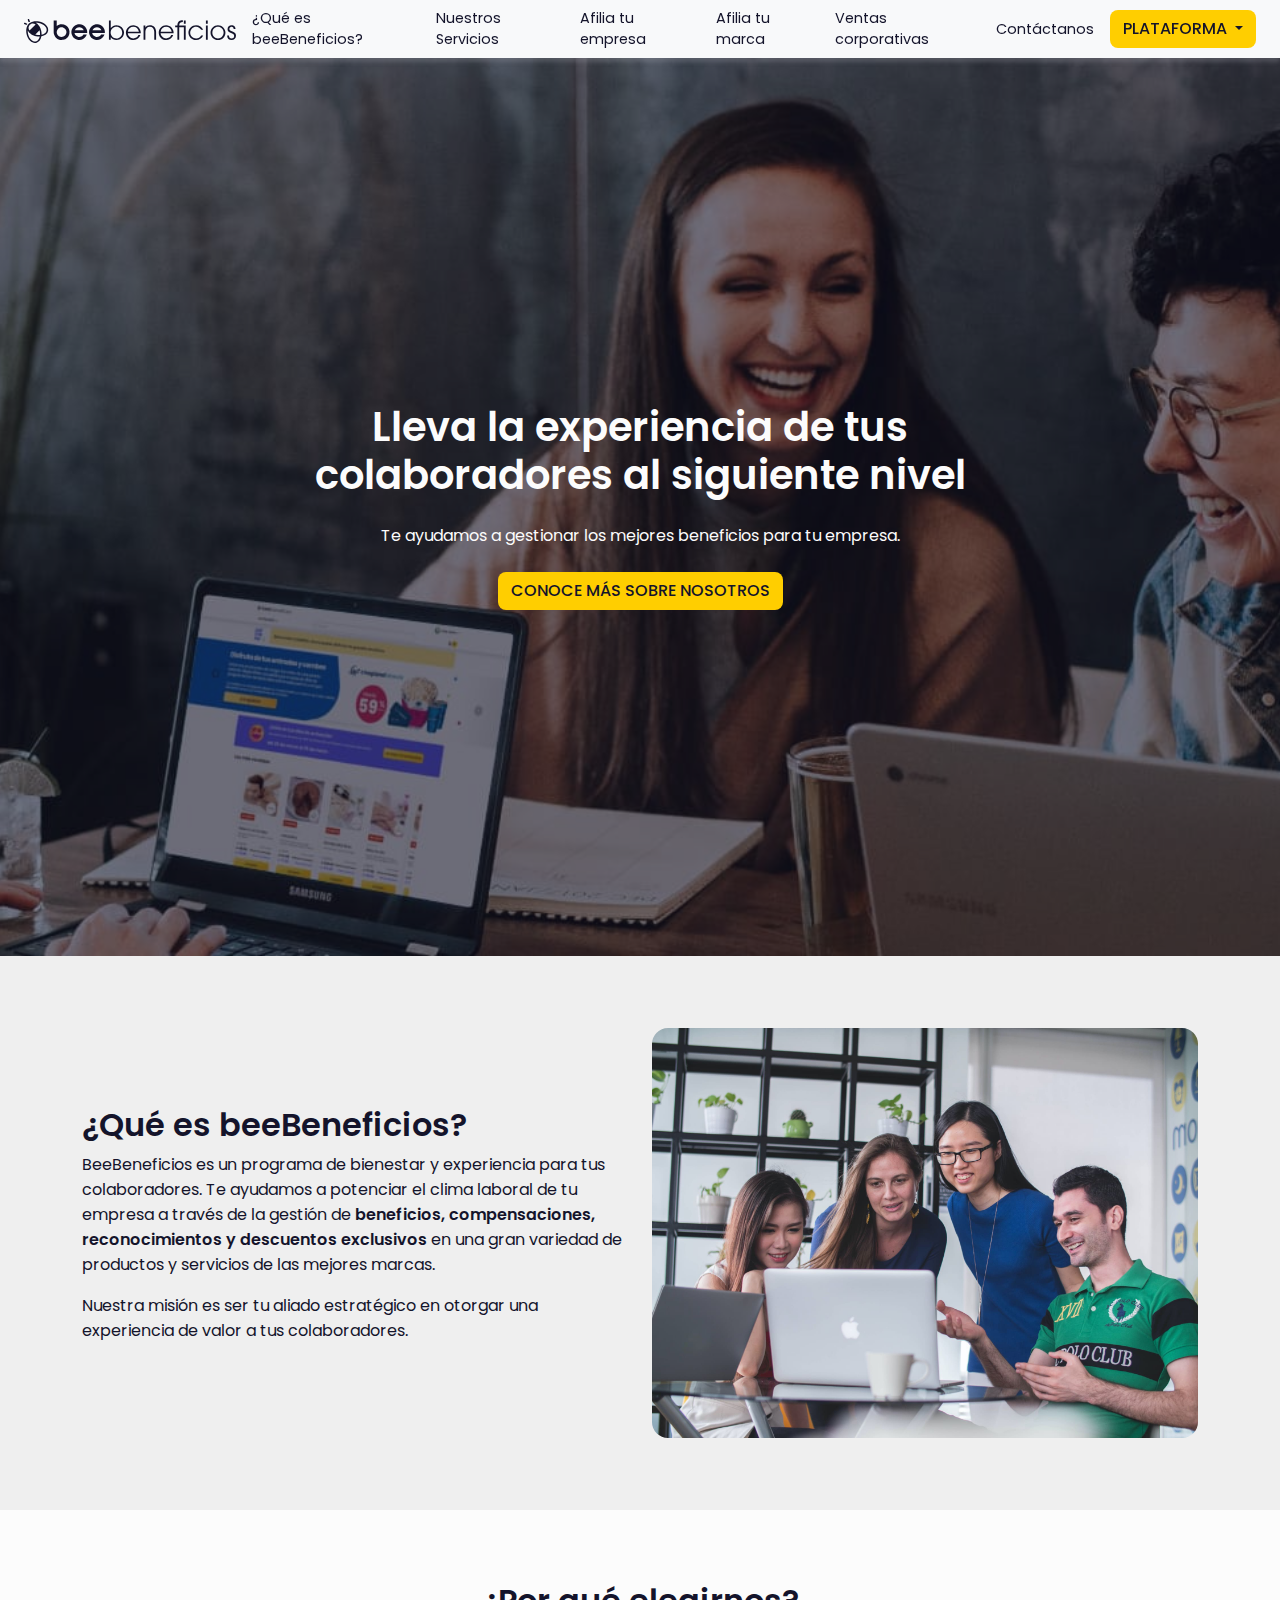
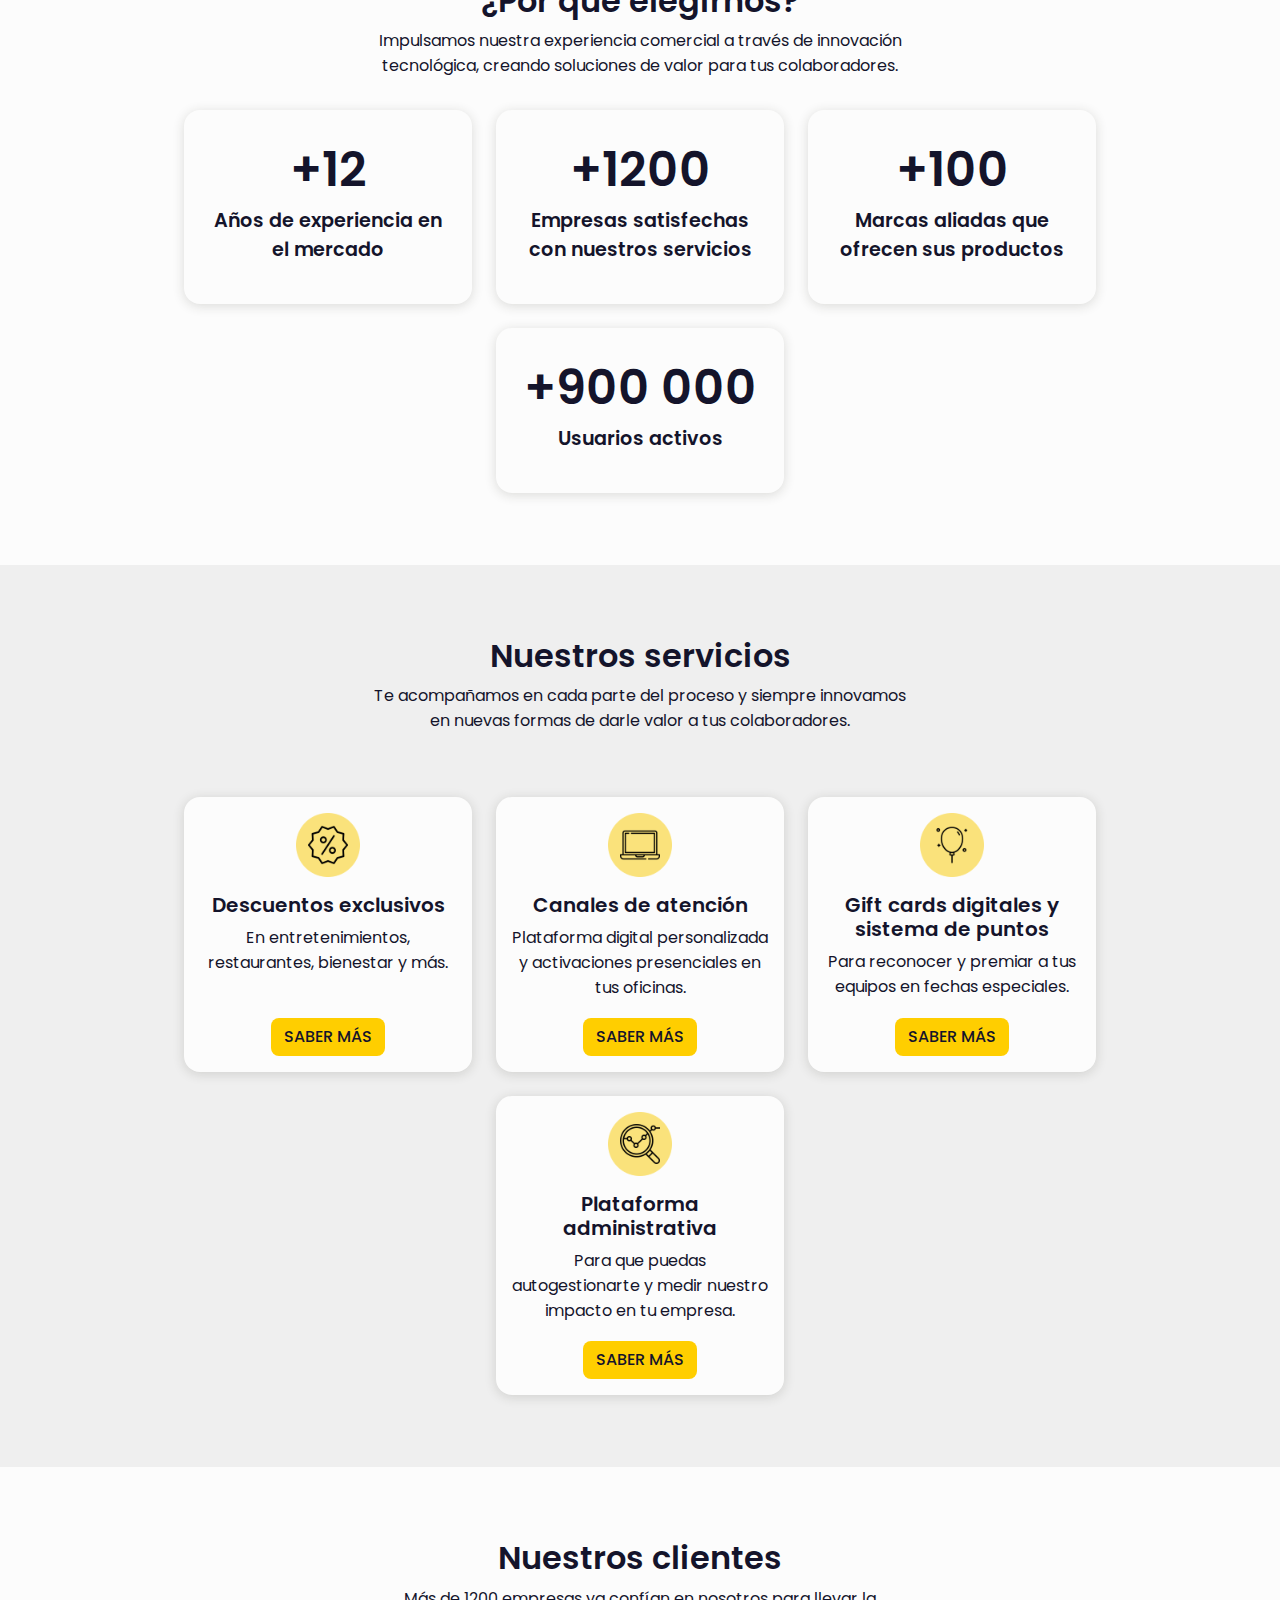
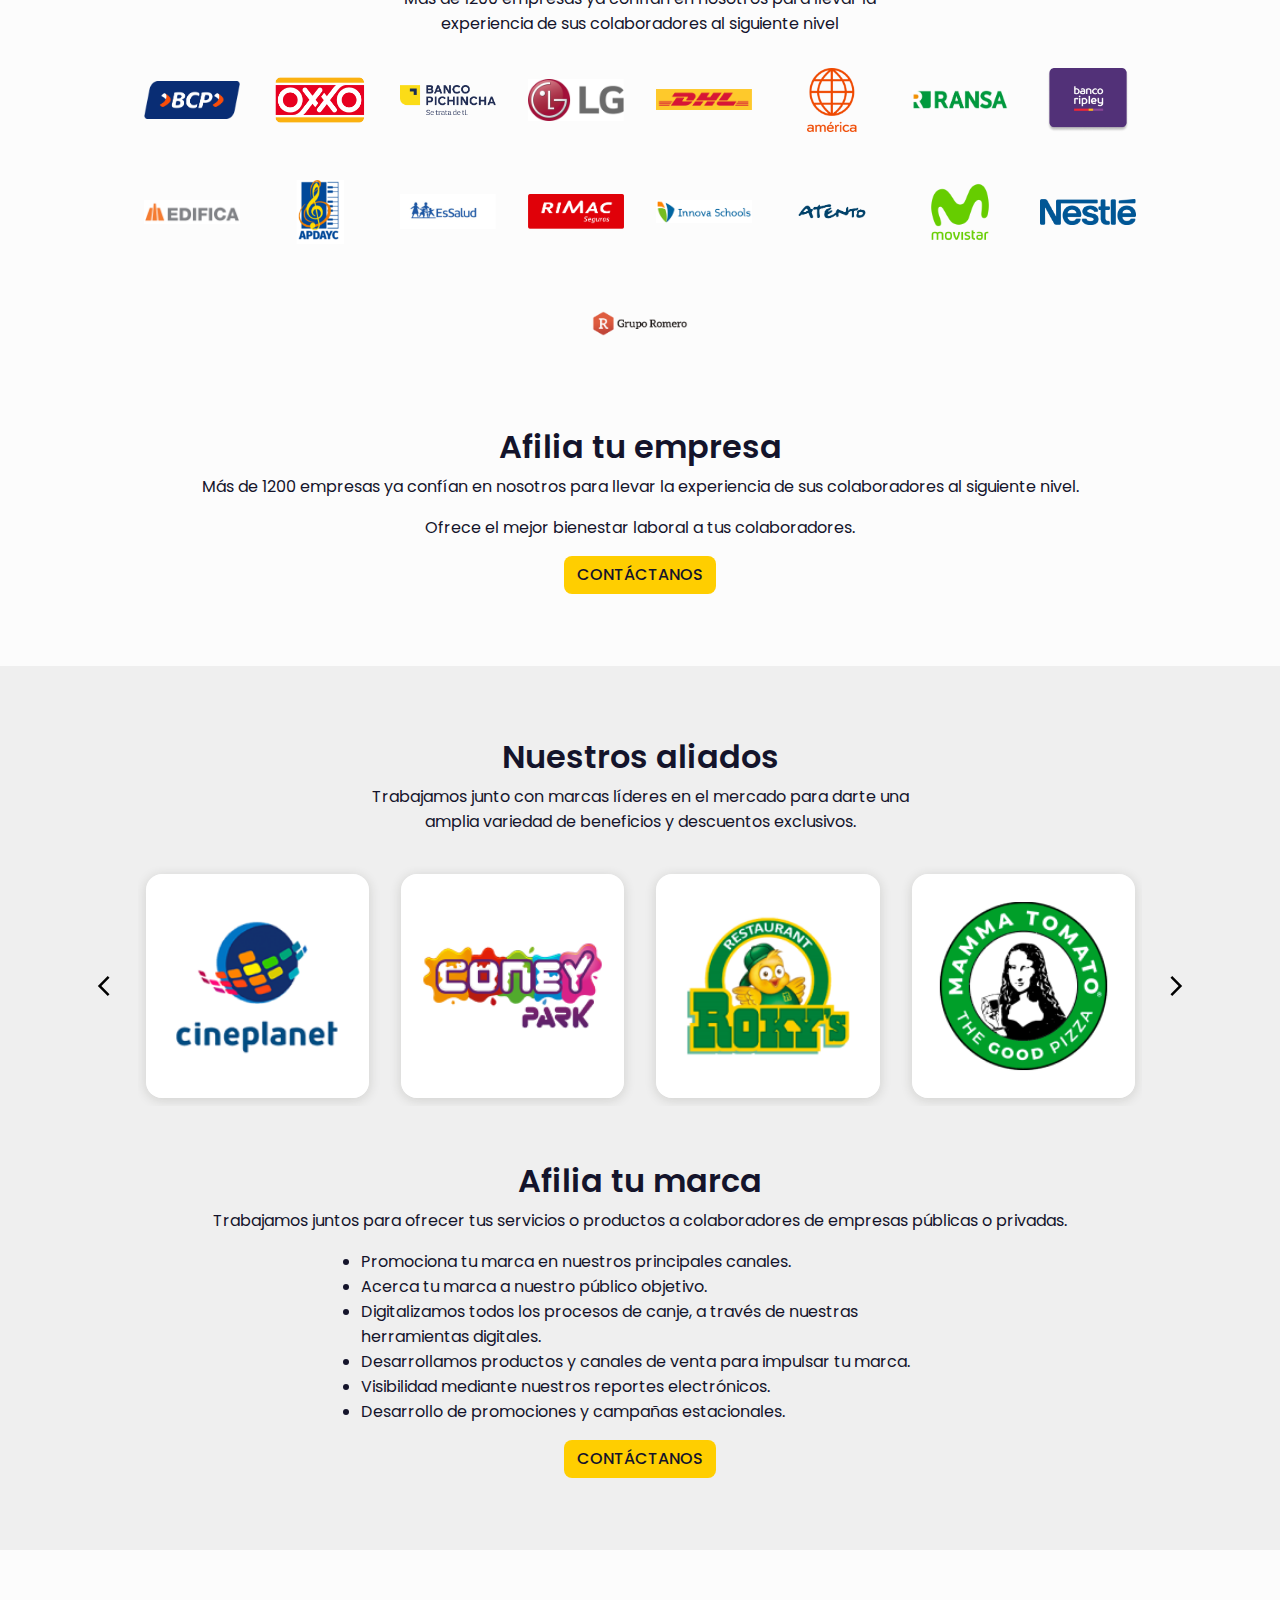
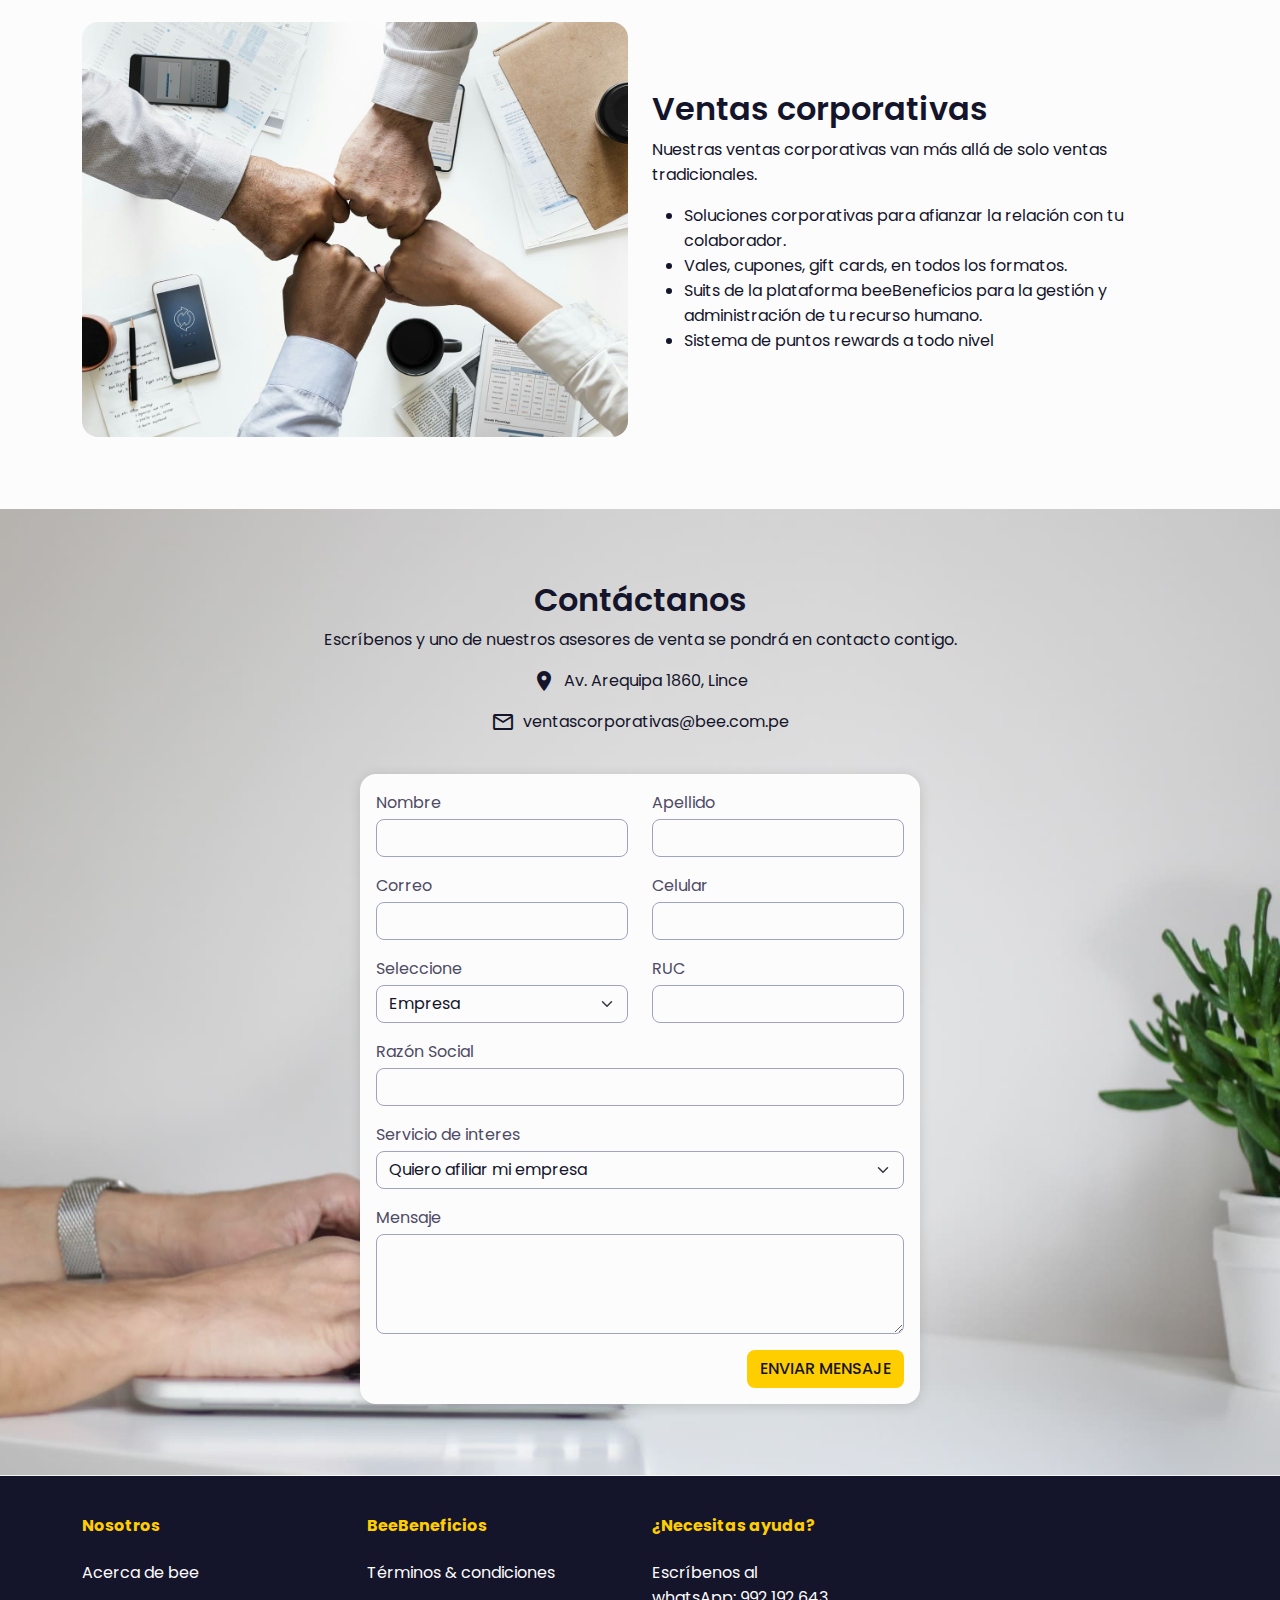
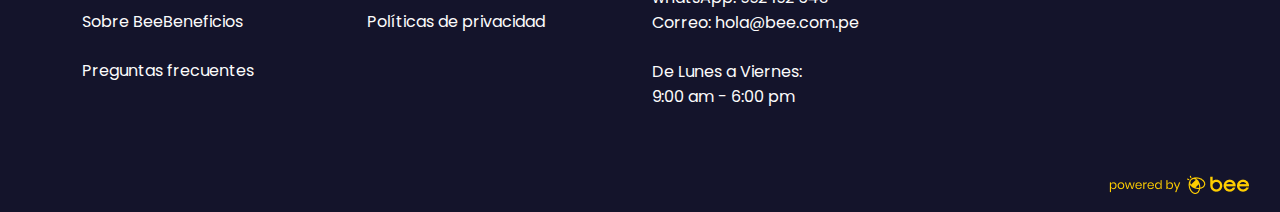
==== commit b3f8d89e: "navbar mq" ====
--- a/index.html
+++ b/index.html
@@ -40,7 +40,7 @@
             <a class="nav-link" href="#section-about">¿Qué es beeBeneficios?</a>
           </li>
           <li class="nav-item">
-            <a class="nav-link" href="#section-services">Servicios</a>
+            <a class="nav-link" href="#section-services">Nuestros Servicios</a>
           </li>
           <li class="nav-item">
             <a class="nav-link" href="#section-brands">Afilia tu empresa</a>
--- a/css/main.css
+++ b/css/main.css
@@ -547,17 +547,18 @@
   height: 1.5rem;
 }
 
-.navbar-nav li {
+.navbar-nav {
+  /* background-color: #C1F8CF; */
+  display: flex;
+  gap: 1rem;
+  align-items: center;
   margin-right: 1rem;
-}
-
-.navbar-nav li:last-child {
-  margin-right: 0;
 }
 
 .navbar-nav .nav-item .nav-link {
   color: var(--dark) !important;
   transition: .1s  ease-in;
+  padding: 0;
 }
 
 .navbar-nav .nav-item .nav-link:hover {
@@ -1028,7 +1029,5 @@
 /* END OFFCANVAS */
 
 /* SECTION CORPORATE SALES */
-ul li {
-  margin-bottom: .5rem;
-}
+
 /* EN DSECTION CORPORATE SALES */
--- a/css/mq.css
+++ b/css/mq.css
@@ -1,19 +1,14 @@
 /* Large devices (laptops, less than 1400px) */
 @media (max-width: 1400px) {
- 
+ /* NAVBAR */
+ .navbar-nav .nav-item .nav-link {
+  font-size: .9rem;
+}
+ /* END NAVBAR */
 }
 
 /* Large devices (desktops, tablets landscape, less than 1200px) */
 @media (max-width: 1200px) {
-
-    /* NAVBAR */
-    .navbar-nav li {
-      /* background-color: aquamarine; */
-      text-align: center;
-      margin-right: .5rem;
-      font-size: .9rem;
-    }
-    /* END NAVBAR */
 
     /* Section Contact */
   .info-contact-list li {
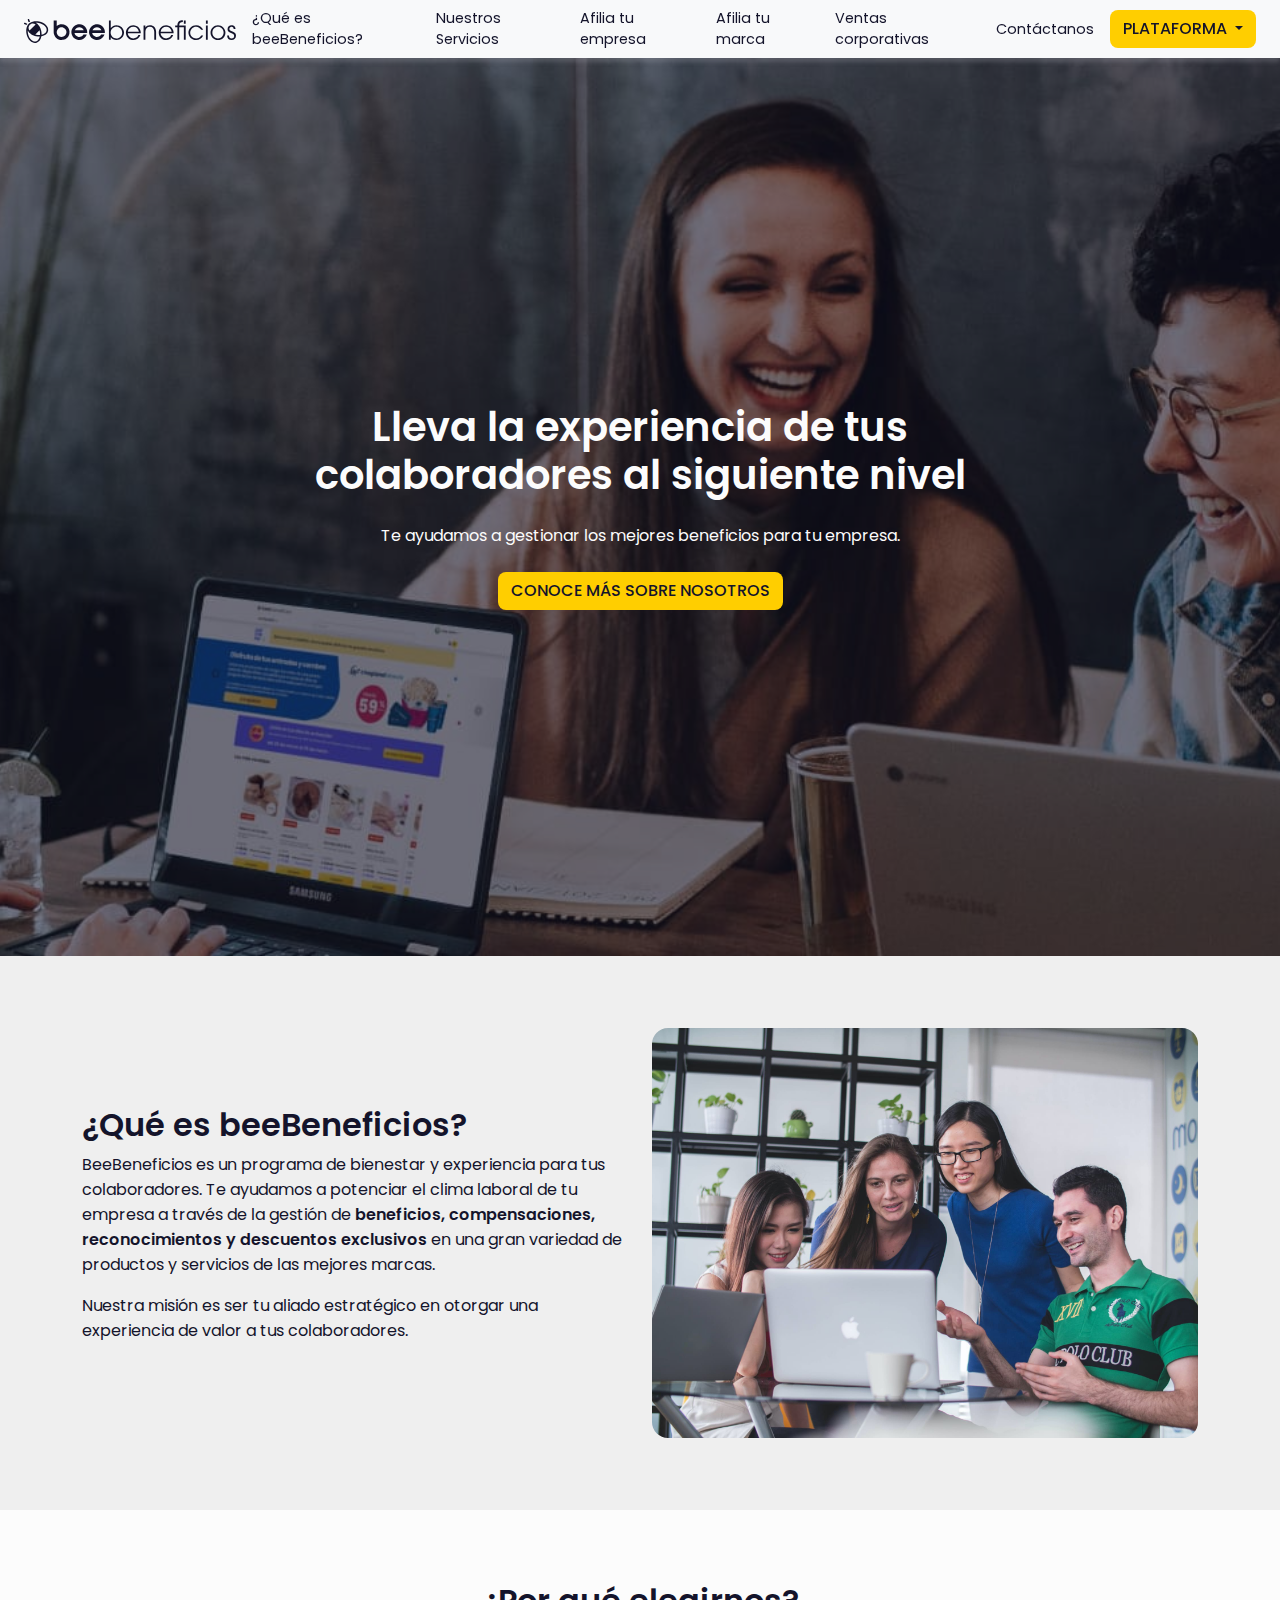
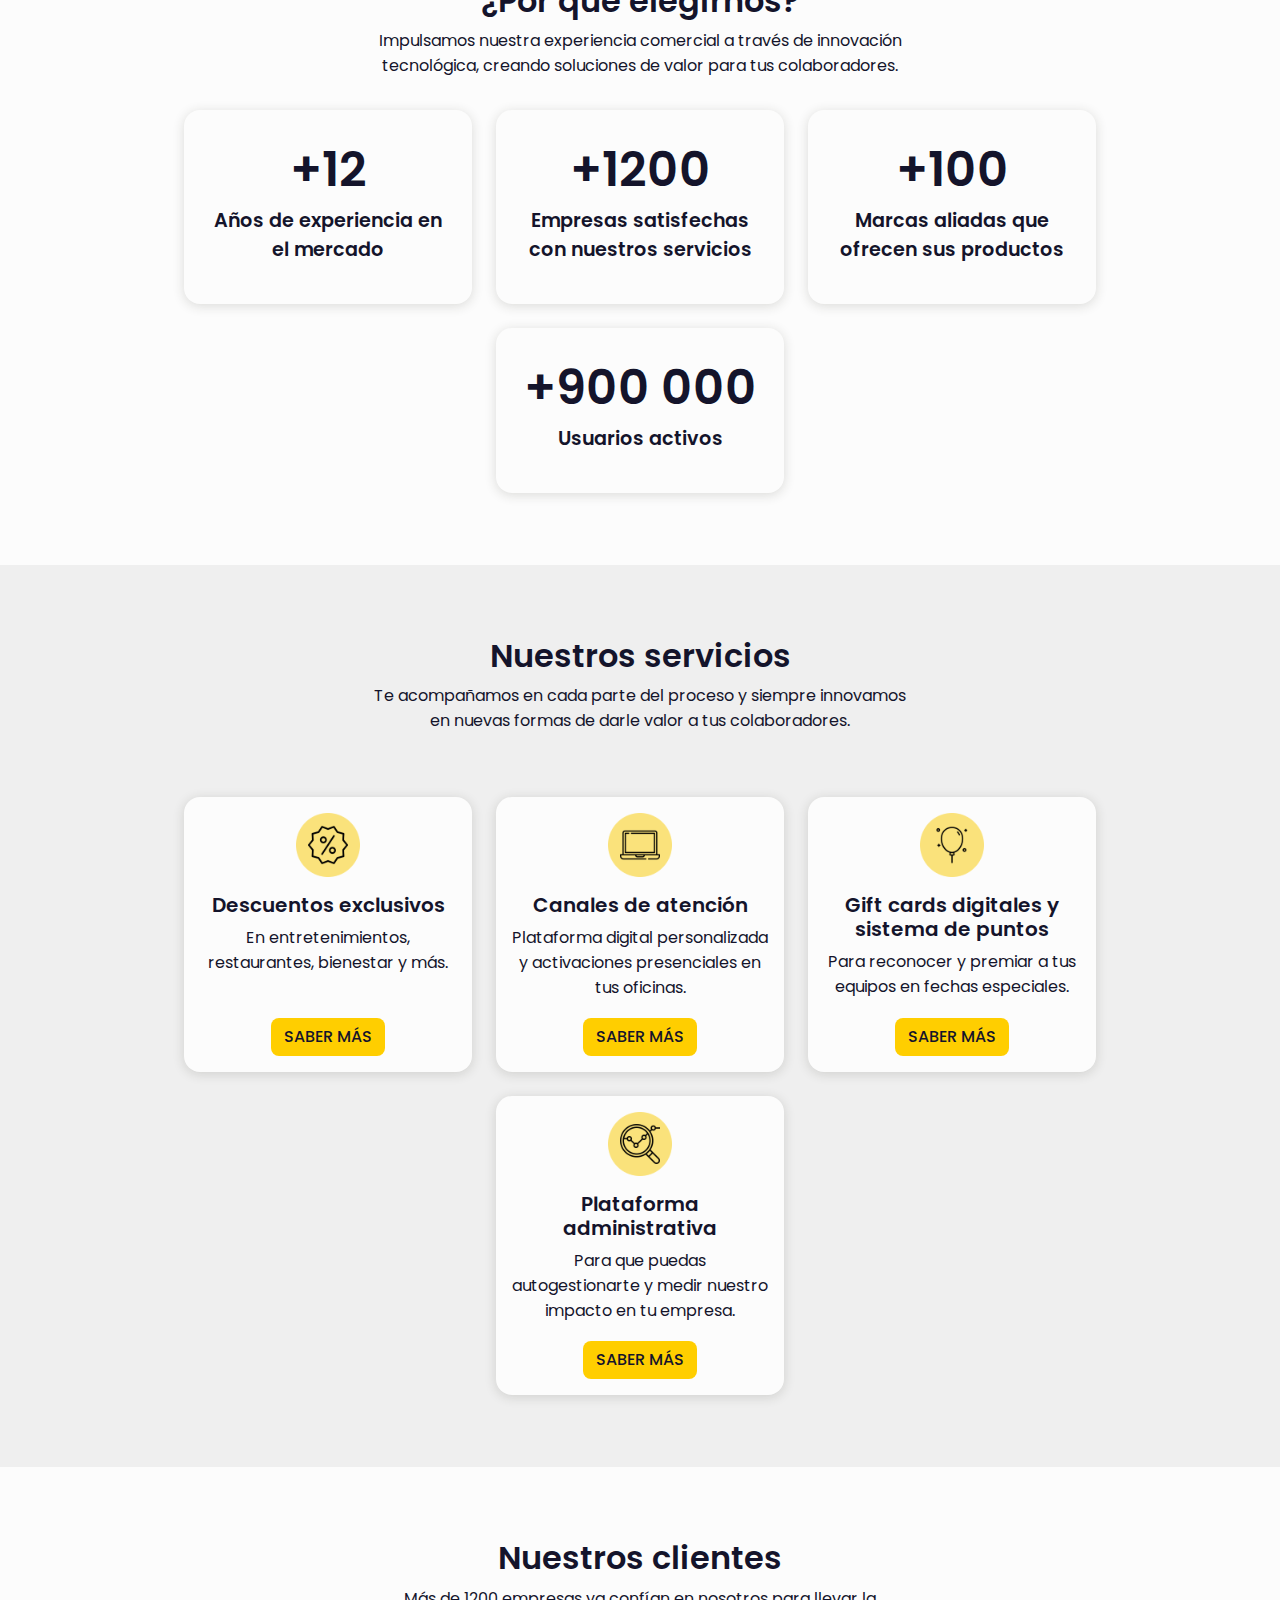
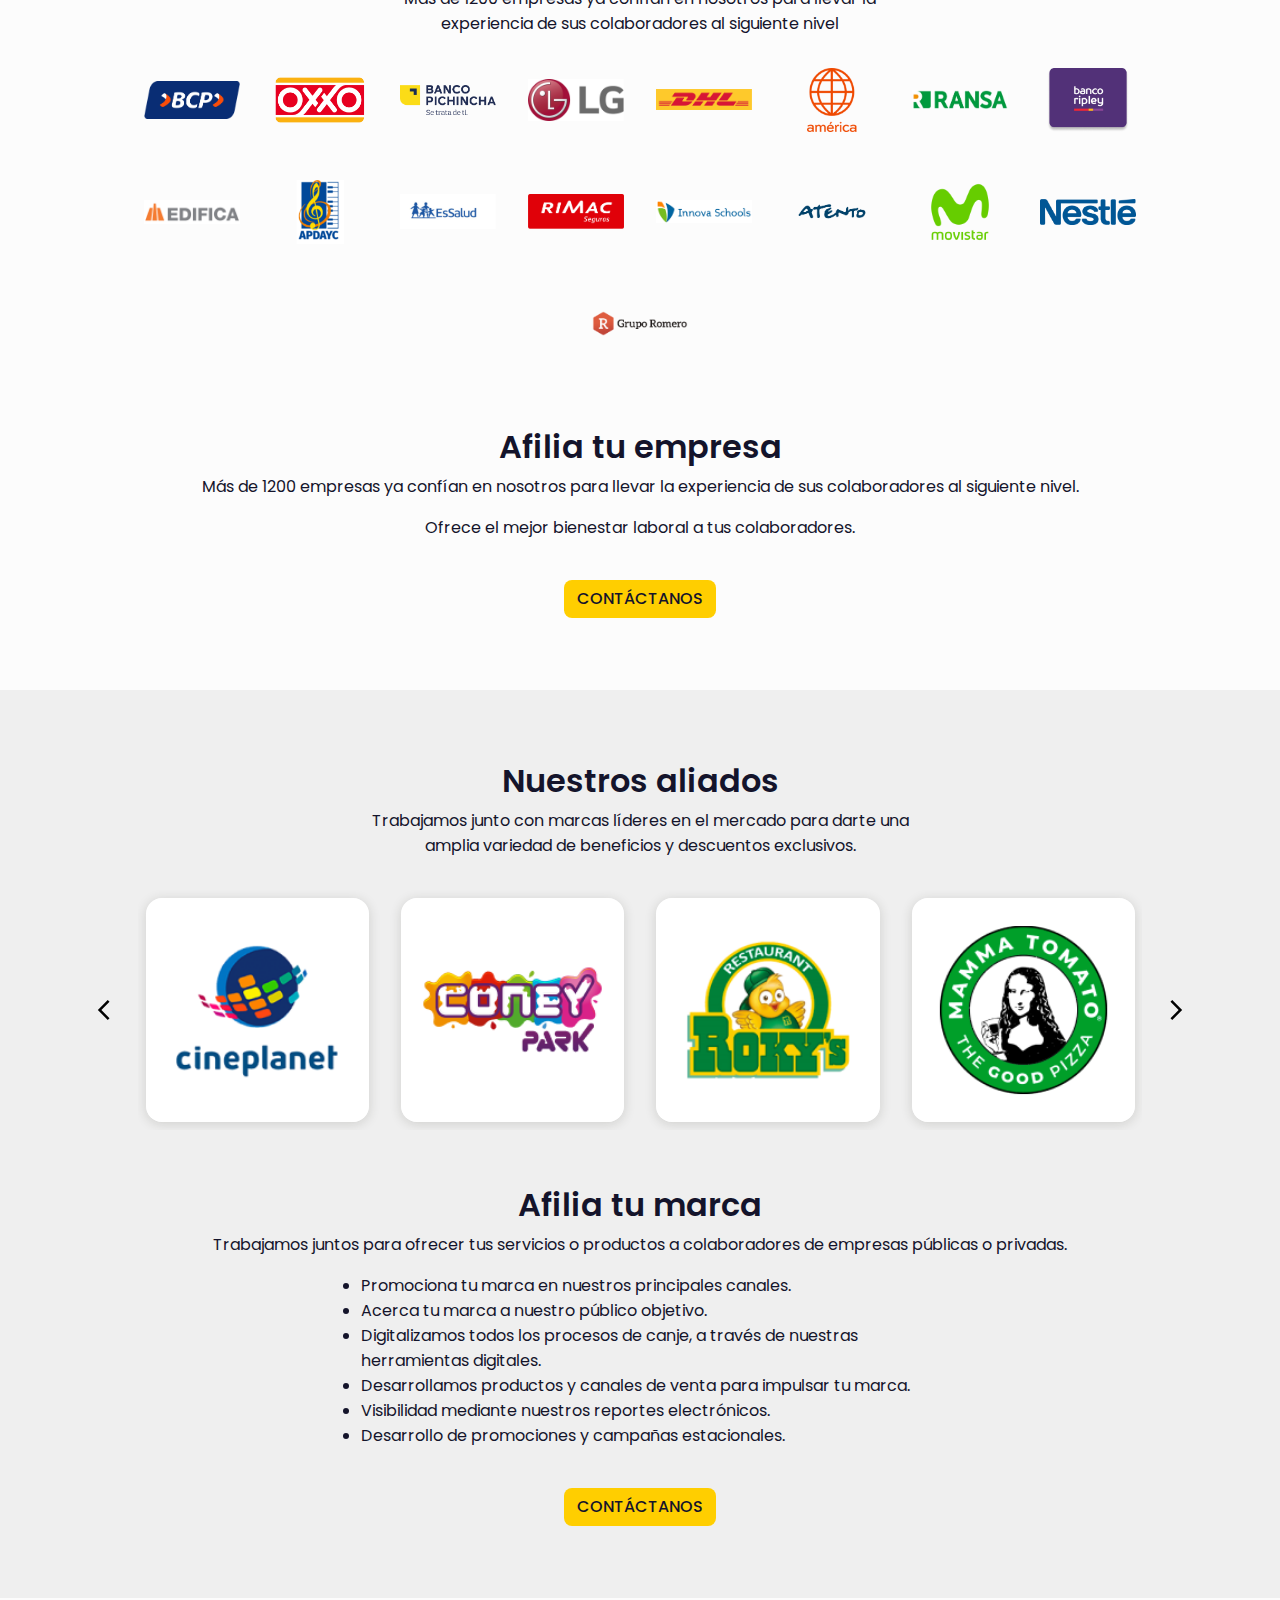
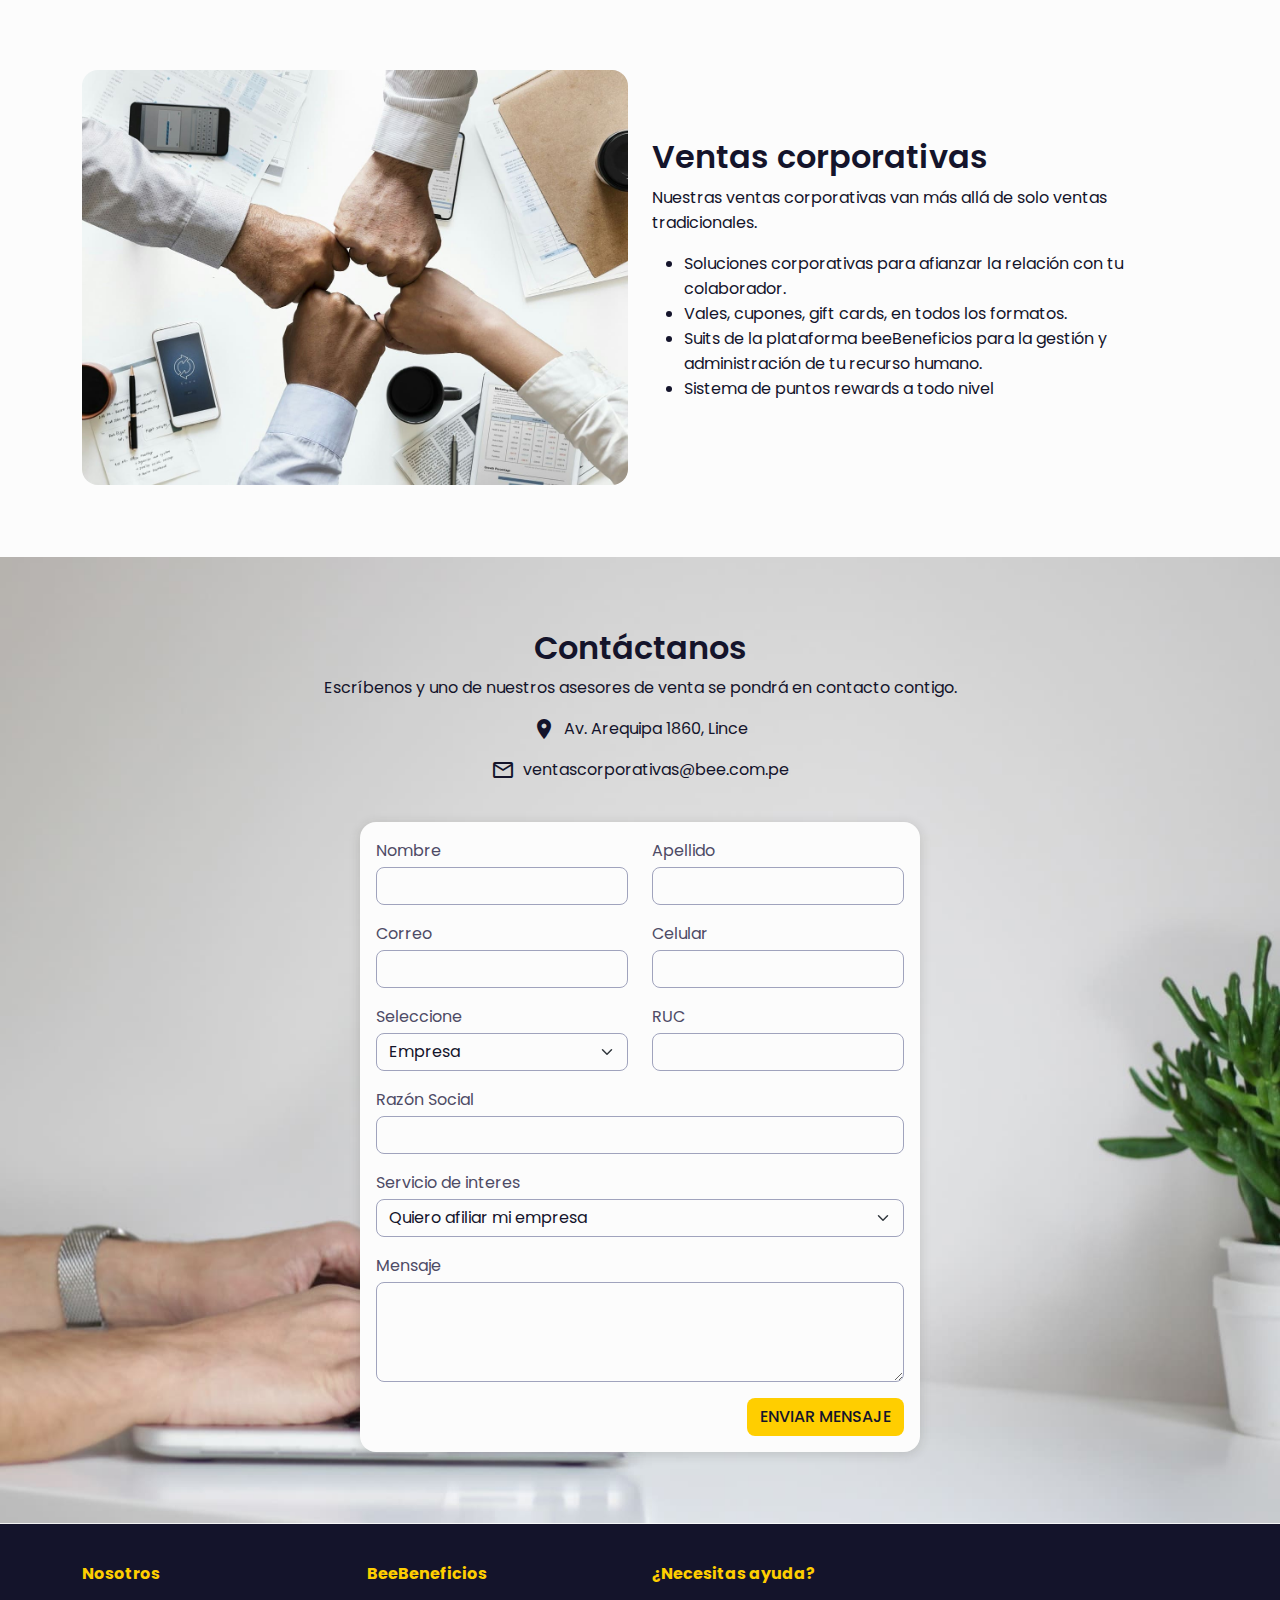
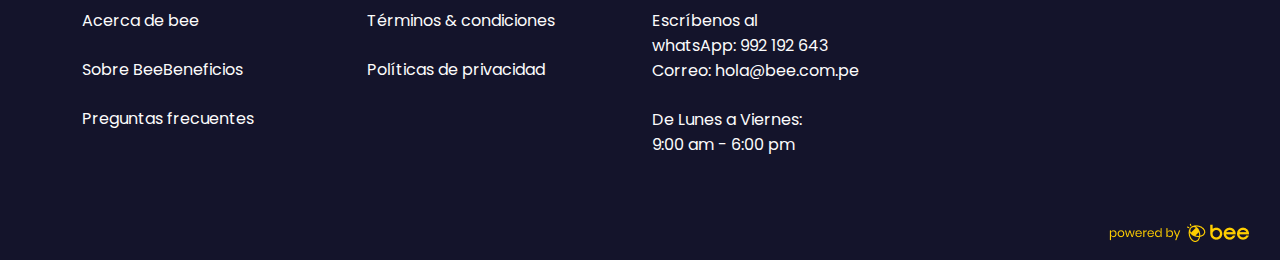
==== commit b65c0326: "btn contactanos mt" ====
--- a/index.html
+++ b/index.html
@@ -332,7 +332,7 @@
             <p>
               Ofrece el mejor bienestar laboral a tus colaboradores.
             </p>
-            <a href="#section-contact" type="button" class="btn button-primary" >
+            <a href="#section-contact" type="button" class="btn button-primary mt-4">
               Contáctanos
             </a>
           </div>
@@ -426,7 +426,7 @@
                 </li>
               </ul>
             </div>
-            <a href="#section-contact" type="button" class="btn button-primary">
+            <a href="#section-contact" type="button" class="btn button-primary mt-4">
               Contáctanos
             </a>
           </div>
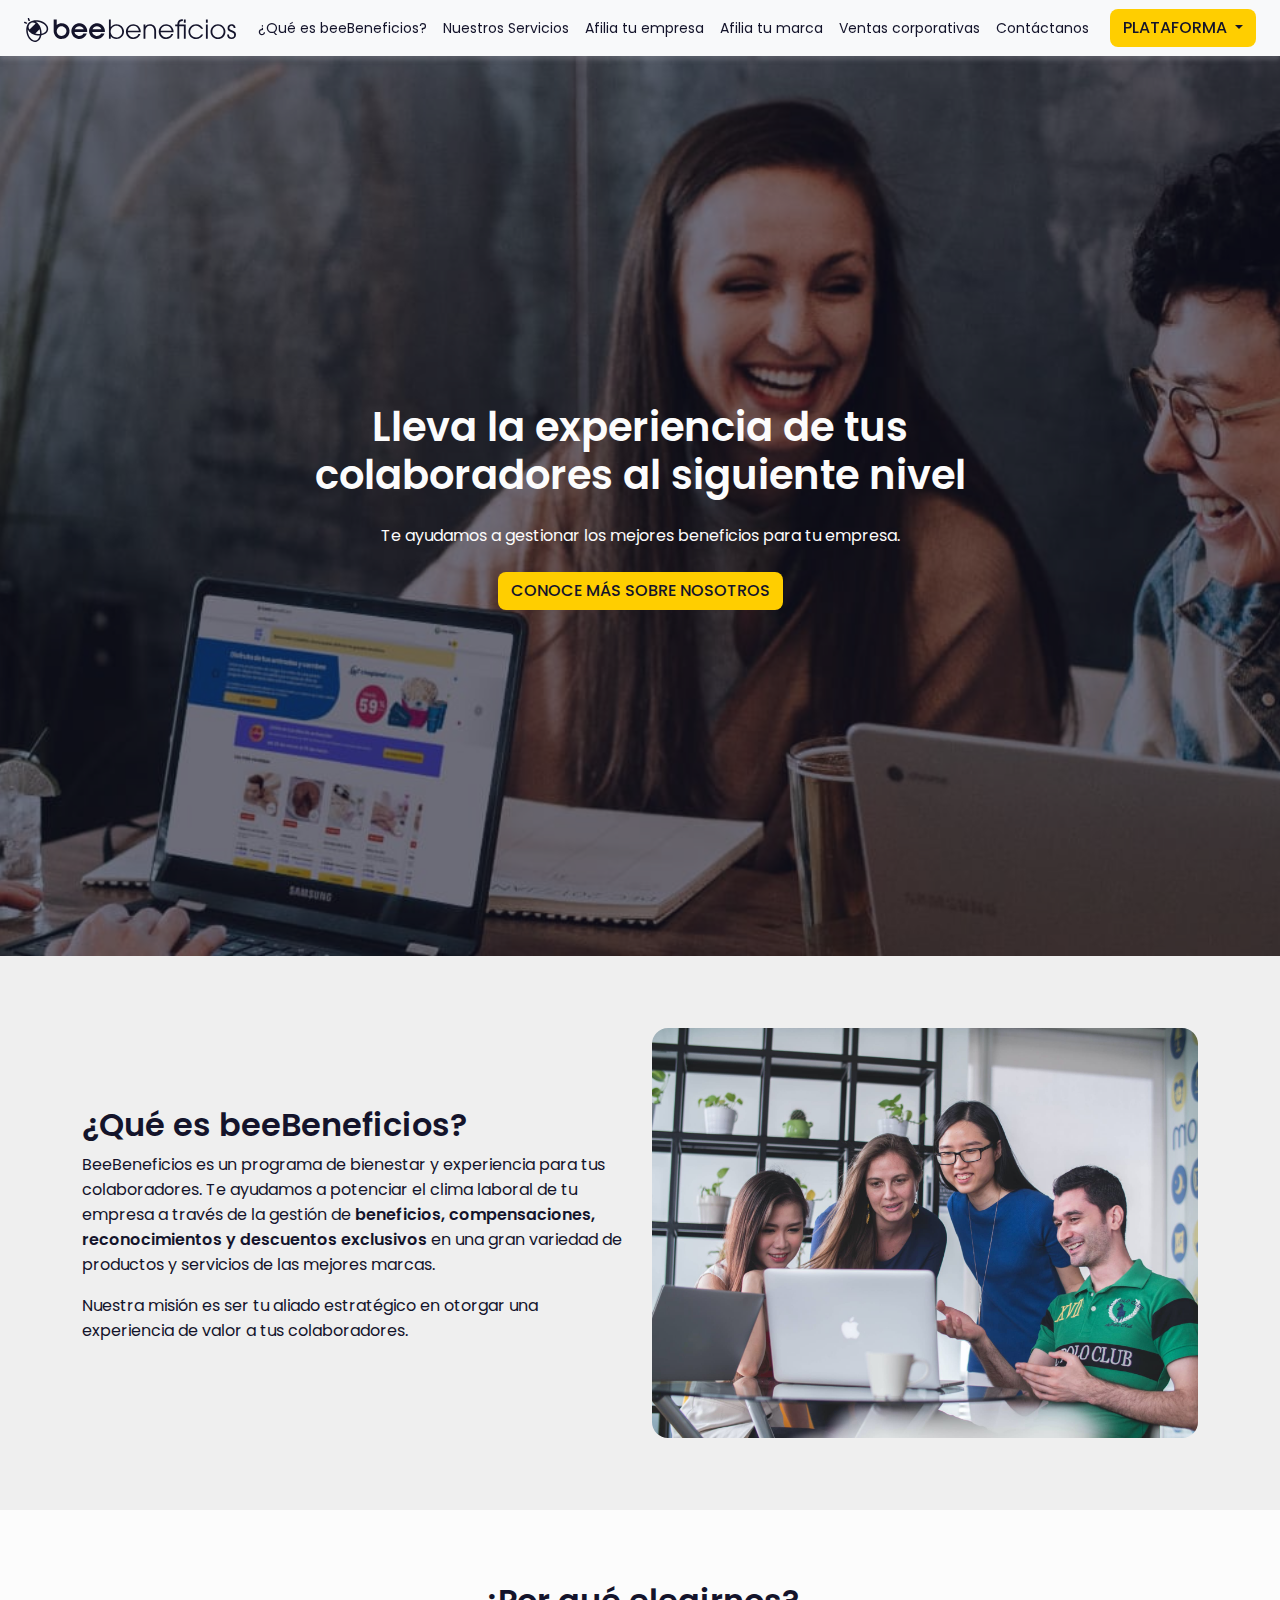
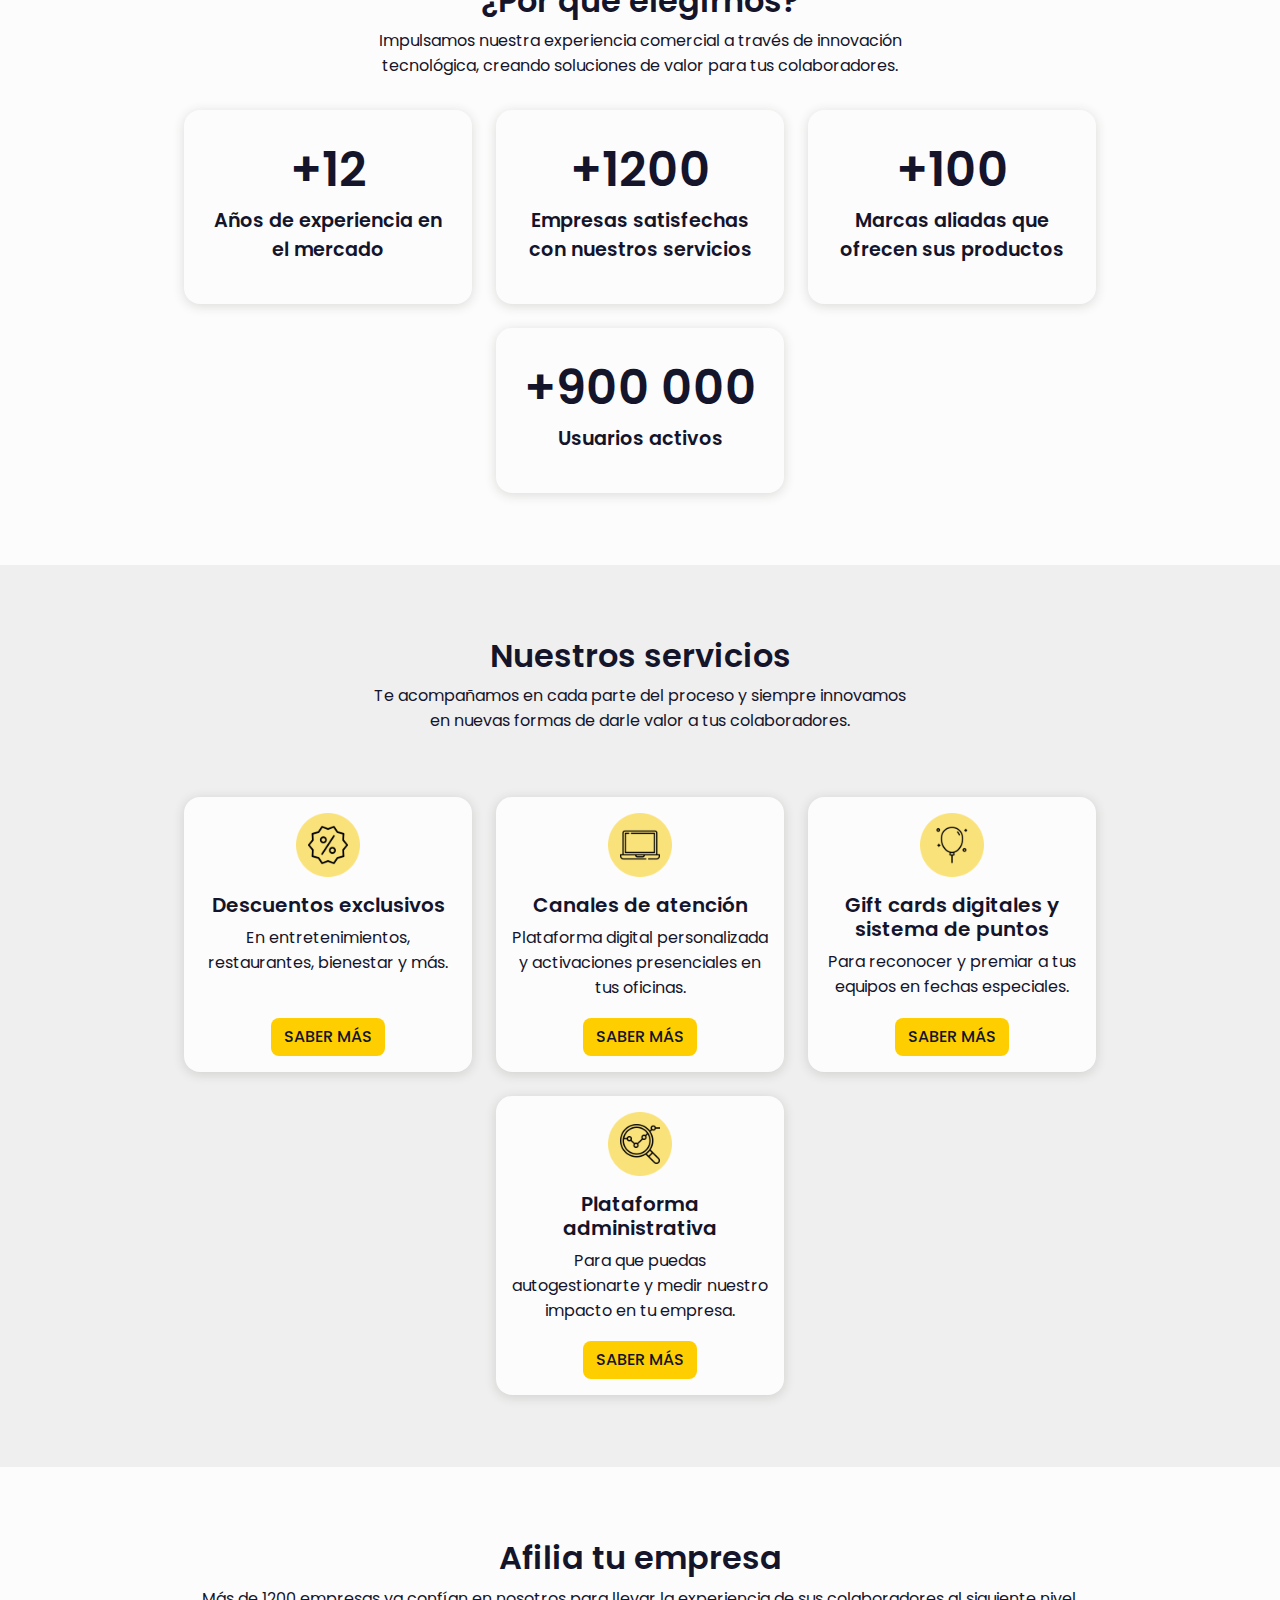
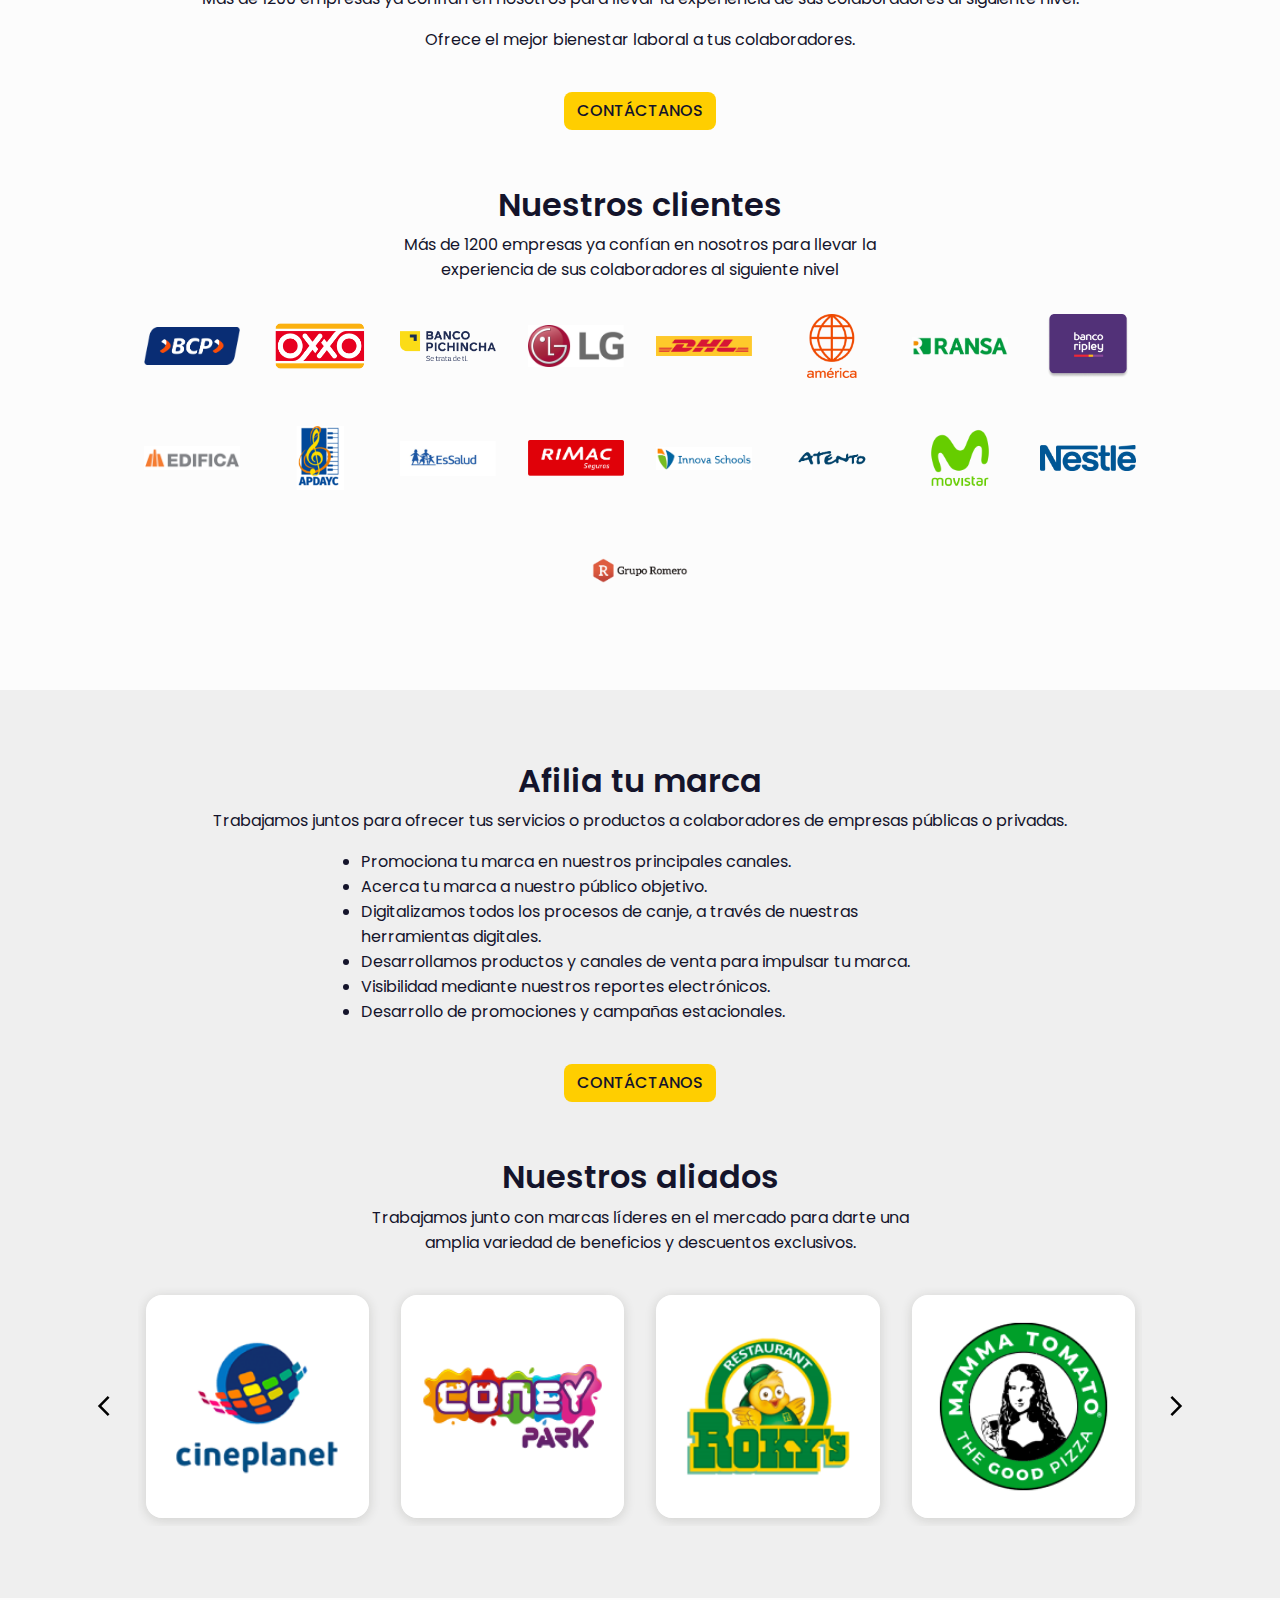
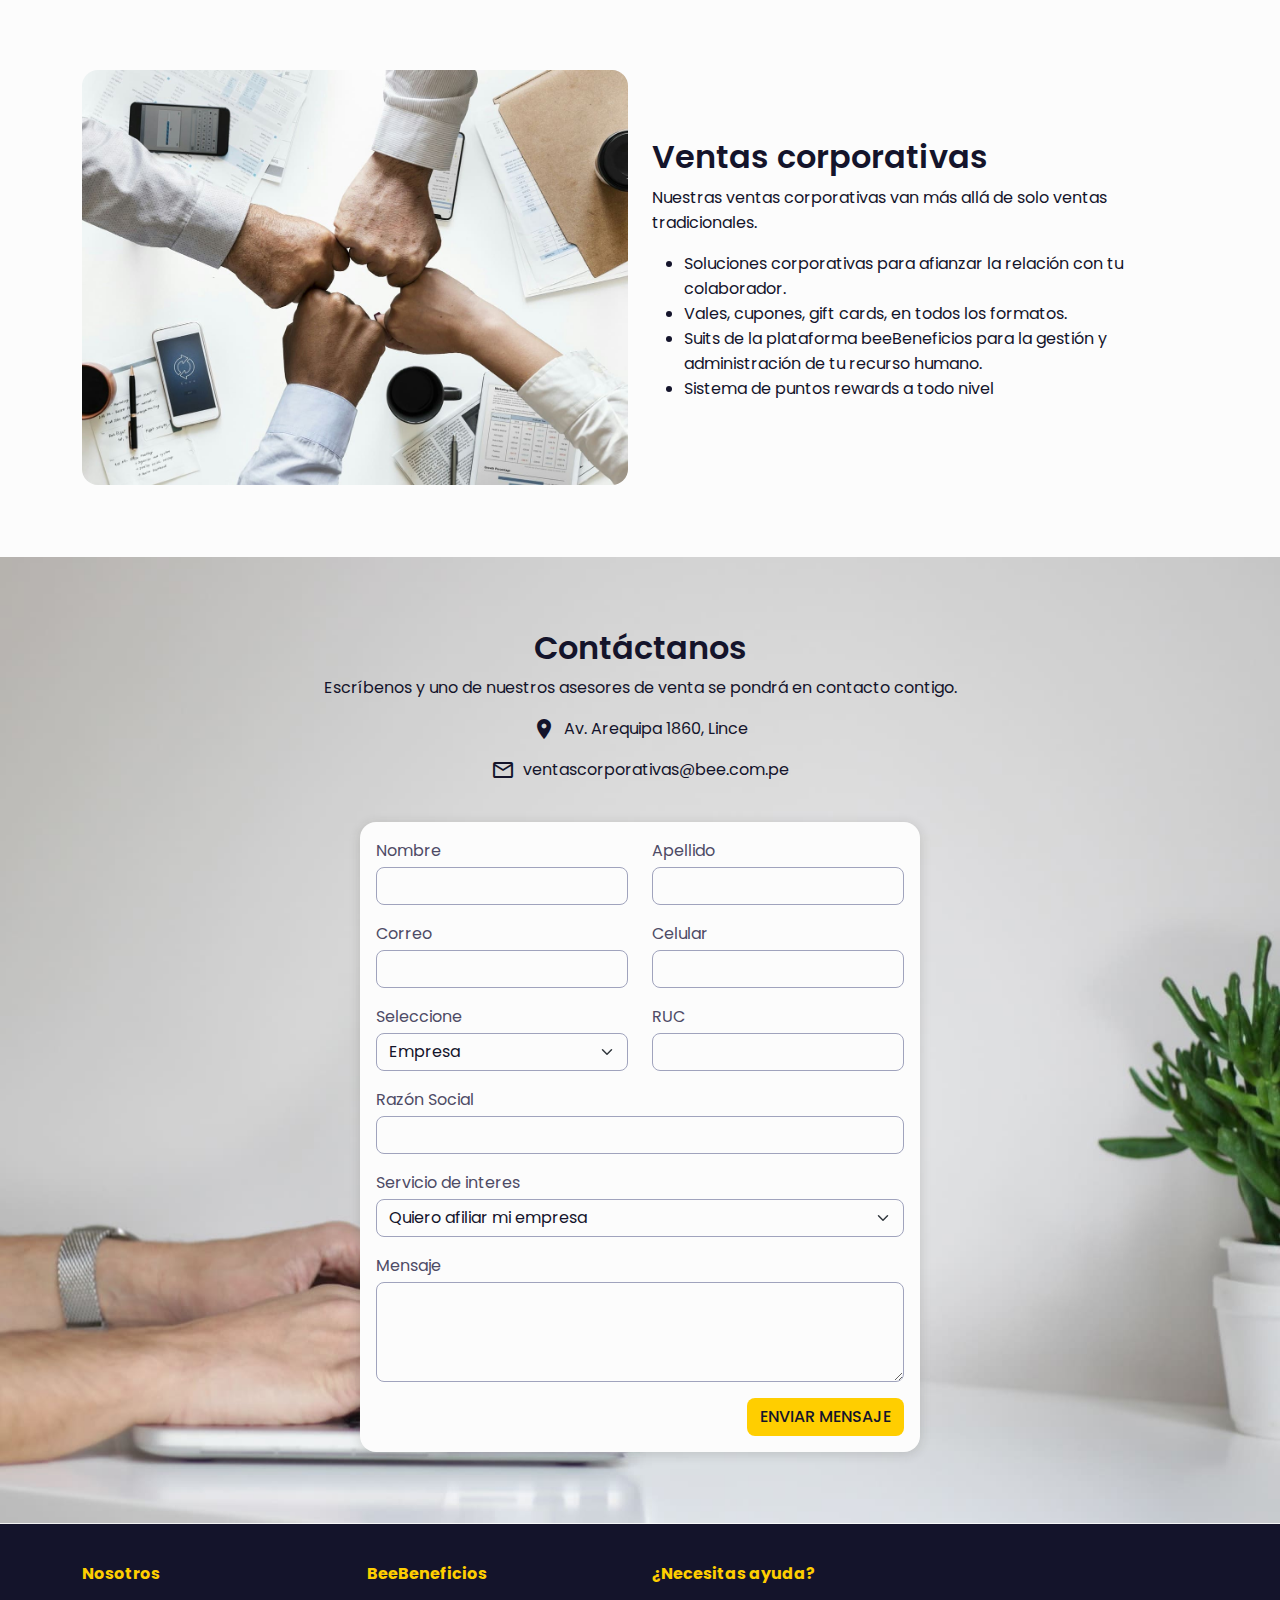
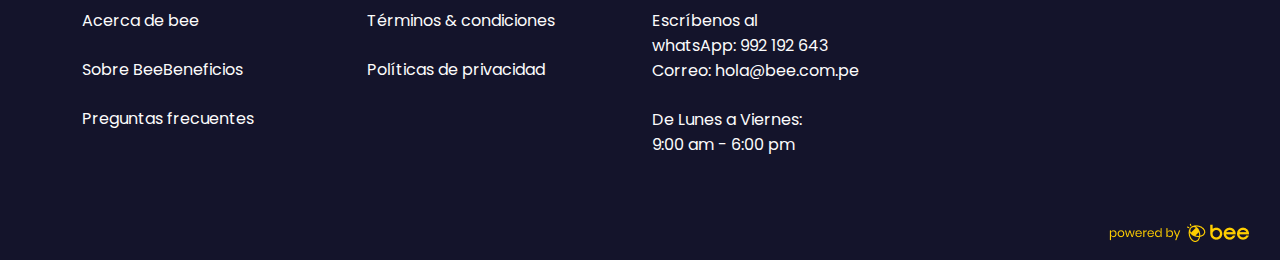
==== commit d6673d7d: "cambio decciones afilia tu empresa y marca cta" ====
--- a/index.html
+++ b/index.html
@@ -246,84 +246,6 @@
     <section class="section section-brands" id="section-brands">
       <div class="container">
         <div class="row">
-          <div class="section-header col-lg-6">
-            <h2>Nuestros clientes</h2>
-            <p>
-              Más de 1200 empresas ya confían en nosotros para llevar la experiencia de sus colaboradores al siguiente
-              nivel
-            </p>
-          </div>
-
-          <div class="wrap-brands">
-            <figure>
-              <img src="img/logos/bcp.png" alt="BCP" class="render-img">
-            </figure>
-
-            <figure>
-              <img src="img/logos/oxxo.png" alt="Oxxo" class="render-img">
-            </figure>
-
-            <figure>
-              <img src="img/logos/pichincha.png" alt="Banco Pichincha" class="render-img">
-            </figure>
-
-            <figure>
-              <img src="img/logos/lg.png" alt="LG" class="render-img">
-            </figure>
-
-            <figure>
-              <img src="img/logos/dhl.png" alt="DHL" class="render-img">
-            </figure>
-
-            <figure>
-              <img src="img/logos/america.png" alt="América TV" class="render-img">
-            </figure>
-
-            <figure>
-              <img src="img/logos/ransa.png" alt="Ransa" class="render-img">
-            </figure>
-
-            <figure>
-              <img src="img/logos/bancoRipley.png" alt="Banco Ripley" class="render-img">
-            </figure>
-
-            <figure>
-              <img src="img/logos/edifica.png" alt="Edifica" class="render-img">
-            </figure>
-
-            <figure>
-              <img src="img/logos/apday.png" alt="Apday" class="render-img">
-            </figure>
-
-            <figure>
-              <img src="img/logos/essalud.png" alt="EsSalud" class="render-img">
-            </figure>
-
-            <figure>
-              <img src="img/logos/logo_de_Rimac_Seguros.png" alt="Rimac seguros" class="render-img">
-            </figure>
-
-            <figure>
-              <img src="img/logos/innova-school.png" alt="Innova School" class="render-img">
-            </figure>
-
-            <figure>
-              <img src="img/logos/logo-atento.png" alt="Atento" class="render-img">
-            </figure>
-
-            <figure>
-              <img src="img/logos/MovistarGreen_1.png" alt="Movistar" class="render-img">
-            </figure>
-
-            <figure>
-              <img src="img/logos/nestle.png" alt="Nestle" class="render-img">
-            </figure>
-
-            <figure>
-              <img src="img/logos/grupoRomero.png" alt="Grupo Romero" class="render-img">
-            </figure>
-          </div>
-
           <div class="wrap-allies-cta">
             <h2>Afilia tu empresa</h2>
             <p>
@@ -336,66 +258,90 @@
               Contáctanos
             </a>
           </div>
+
+          <div class="section-header col-lg-6">
+            <h2>Nuestros clientes</h2>
+            <p>
+              Más de 1200 empresas ya confían en nosotros para llevar la experiencia de sus colaboradores al siguiente
+              nivel
+            </p>
+          </div>
+
+          <div class="wrap-brands">
+            <figure>
+              <img src="img/logos/bcp.png" alt="BCP" class="render-img">
+            </figure>
+
+            <figure>
+              <img src="img/logos/oxxo.png" alt="Oxxo" class="render-img">
+            </figure>
+
+            <figure>
+              <img src="img/logos/pichincha.png" alt="Banco Pichincha" class="render-img">
+            </figure>
+
+            <figure>
+              <img src="img/logos/lg.png" alt="LG" class="render-img">
+            </figure>
+
+            <figure>
+              <img src="img/logos/dhl.png" alt="DHL" class="render-img">
+            </figure>
+
+            <figure>
+              <img src="img/logos/america.png" alt="América TV" class="render-img">
+            </figure>
+
+            <figure>
+              <img src="img/logos/ransa.png" alt="Ransa" class="render-img">
+            </figure>
+
+            <figure>
+              <img src="img/logos/bancoRipley.png" alt="Banco Ripley" class="render-img">
+            </figure>
+
+            <figure>
+              <img src="img/logos/edifica.png" alt="Edifica" class="render-img">
+            </figure>
+
+            <figure>
+              <img src="img/logos/apday.png" alt="Apday" class="render-img">
+            </figure>
+
+            <figure>
+              <img src="img/logos/essalud.png" alt="EsSalud" class="render-img">
+            </figure>
+
+            <figure>
+              <img src="img/logos/logo_de_Rimac_Seguros.png" alt="Rimac seguros" class="render-img">
+            </figure>
+
+            <figure>
+              <img src="img/logos/innova-school.png" alt="Innova School" class="render-img">
+            </figure>
+
+            <figure>
+              <img src="img/logos/logo-atento.png" alt="Atento" class="render-img">
+            </figure>
+
+            <figure>
+              <img src="img/logos/MovistarGreen_1.png" alt="Movistar" class="render-img">
+            </figure>
+
+            <figure>
+              <img src="img/logos/nestle.png" alt="Nestle" class="render-img">
+            </figure>
+
+            <figure>
+              <img src="img/logos/grupoRomero.png" alt="Grupo Romero" class="render-img">
+            </figure>
+          </div>
         </div>
       </div>
     </section>
 
     <section class="section section-allies bg-section" id="section-allies">
       <div class="container">
-        <div class="row">
-          <div class="section-header col-lg-6">
-            <h2>Nuestros aliados</h2>
-            <p>
-              Trabajamos junto con marcas líderes en el mercado para darte una amplia variedad de beneficios y
-              descuentos exclusivos.
-            </p>
-          </div>
-        </div>
-        <div class="carousel-wrap">
-          <div class="owl-carousel owl-theme owl-carousel-brands">
-
-            <div class="item" data-merge="1">
-              <img src="img/carousel-brands/cineplanet.png" class="render-img" alt="Cineplanet">
-            </div>
-
-            <div class="item" data-merge="1">
-              <img src="img/carousel-brands/coneyPark.png" class="render-img" alt="Coney Park">
-            </div>
-
-            <div class="item" data-merge="1">
-              <img src="img/carousel-brands/rokys.png" class="render-img" alt="Rokys">
-            </div>
-
-            <div class="item" data-merge="1">
-              <img src="img/carousel-brands/mammaTomato.png" class="render-img" alt="Mamma Tomato">
-            </div>
-
-            <div class="item" data-merge="1">
-              <img src="img/carousel-brands/montalvo.png" class="render-img" alt="Montalvo">
-            </div>
-
-            <div class="item" data-merge="1">
-              <img src="img/carousel-brands/montalvoForMen.png" class="render-img" alt="Montalvo for men">
-            </div>
-
-            <div class="item" data-merge="1">
-              <img src="img/carousel-brands/laFinaEndorfina.png" class="render-img" alt="La Fina Endorfina">
-            </div>
-
-            <div class="item" data-merge="1">
-              <img src="img/carousel-brands/nathalieBird.png" class="render-img" alt="Nathalie Bird">
-            </div>
-
-            <div class="item" data-merge="1">
-              <img src="img/carousel-brands/berlitz.png" class="render-img" alt="Berlitz">
-            </div>
-
-            <div class="item" data-merge="1">
-              <img src="img/carousel-brands/iceSchool.png" class="render-img" alt="Ice School">
-            </div>
-
-          </div>
-        </div>
         <div class="row">
           <div class="wrap-allies-cta">
             <h2>
@@ -430,6 +376,59 @@
               Contáctanos
             </a>
           </div>
+          
+          <div class="section-header col-lg-6">
+            <h2>Nuestros aliados</h2>
+            <p>
+              Trabajamos junto con marcas líderes en el mercado para darte una amplia variedad de beneficios y
+              descuentos exclusivos.
+            </p>
+          </div>
+        </div>
+        <div class="carousel-wrap">
+          <div class="owl-carousel owl-theme owl-carousel-brands">
+
+            <div class="item" data-merge="1">
+              <img src="img/carousel-brands/cineplanet.png" class="render-img" alt="Cineplanet">
+            </div>
+
+            <div class="item" data-merge="1">
+              <img src="img/carousel-brands/coneyPark.png" class="render-img" alt="Coney Park">
+            </div>
+
+            <div class="item" data-merge="1">
+              <img src="img/carousel-brands/rokys.png" class="render-img" alt="Rokys">
+            </div>
+
+            <div class="item" data-merge="1">
+              <img src="img/carousel-brands/mammaTomato.png" class="render-img" alt="Mamma Tomato">
+            </div>
+
+            <div class="item" data-merge="1">
+              <img src="img/carousel-brands/montalvo.png" class="render-img" alt="Montalvo">
+            </div>
+
+            <div class="item" data-merge="1">
+              <img src="img/carousel-brands/montalvoForMen.png" class="render-img" alt="Montalvo for men">
+            </div>
+
+            <div class="item" data-merge="1">
+              <img src="img/carousel-brands/laFinaEndorfina.png" class="render-img" alt="La Fina Endorfina">
+            </div>
+
+            <div class="item" data-merge="1">
+              <img src="img/carousel-brands/nathalieBird.png" class="render-img" alt="Nathalie Bird">
+            </div>
+
+            <div class="item" data-merge="1">
+              <img src="img/carousel-brands/berlitz.png" class="render-img" alt="Berlitz">
+            </div>
+
+            <div class="item" data-merge="1">
+              <img src="img/carousel-brands/iceSchool.png" class="render-img" alt="Ice School">
+            </div>
+
+          </div>
         </div>
       </div>
     </section>
--- a/css/main.css
+++ b/css/main.css
@@ -787,8 +787,8 @@
 }
 
 .wrap-allies-cta {
-  padding-top: 3.5rem;
   text-align: center;
+  margin-bottom: 3.5rem;
 }
 
 .bee-list {
--- a/css/mq.css
+++ b/css/mq.css
@@ -2,7 +2,7 @@
 @media (max-width: 1400px) {
  /* NAVBAR */
  .navbar-nav .nav-item .nav-link {
-  font-size: .9rem;
+  font-size: .875rem;
 }
  /* END NAVBAR */
 }
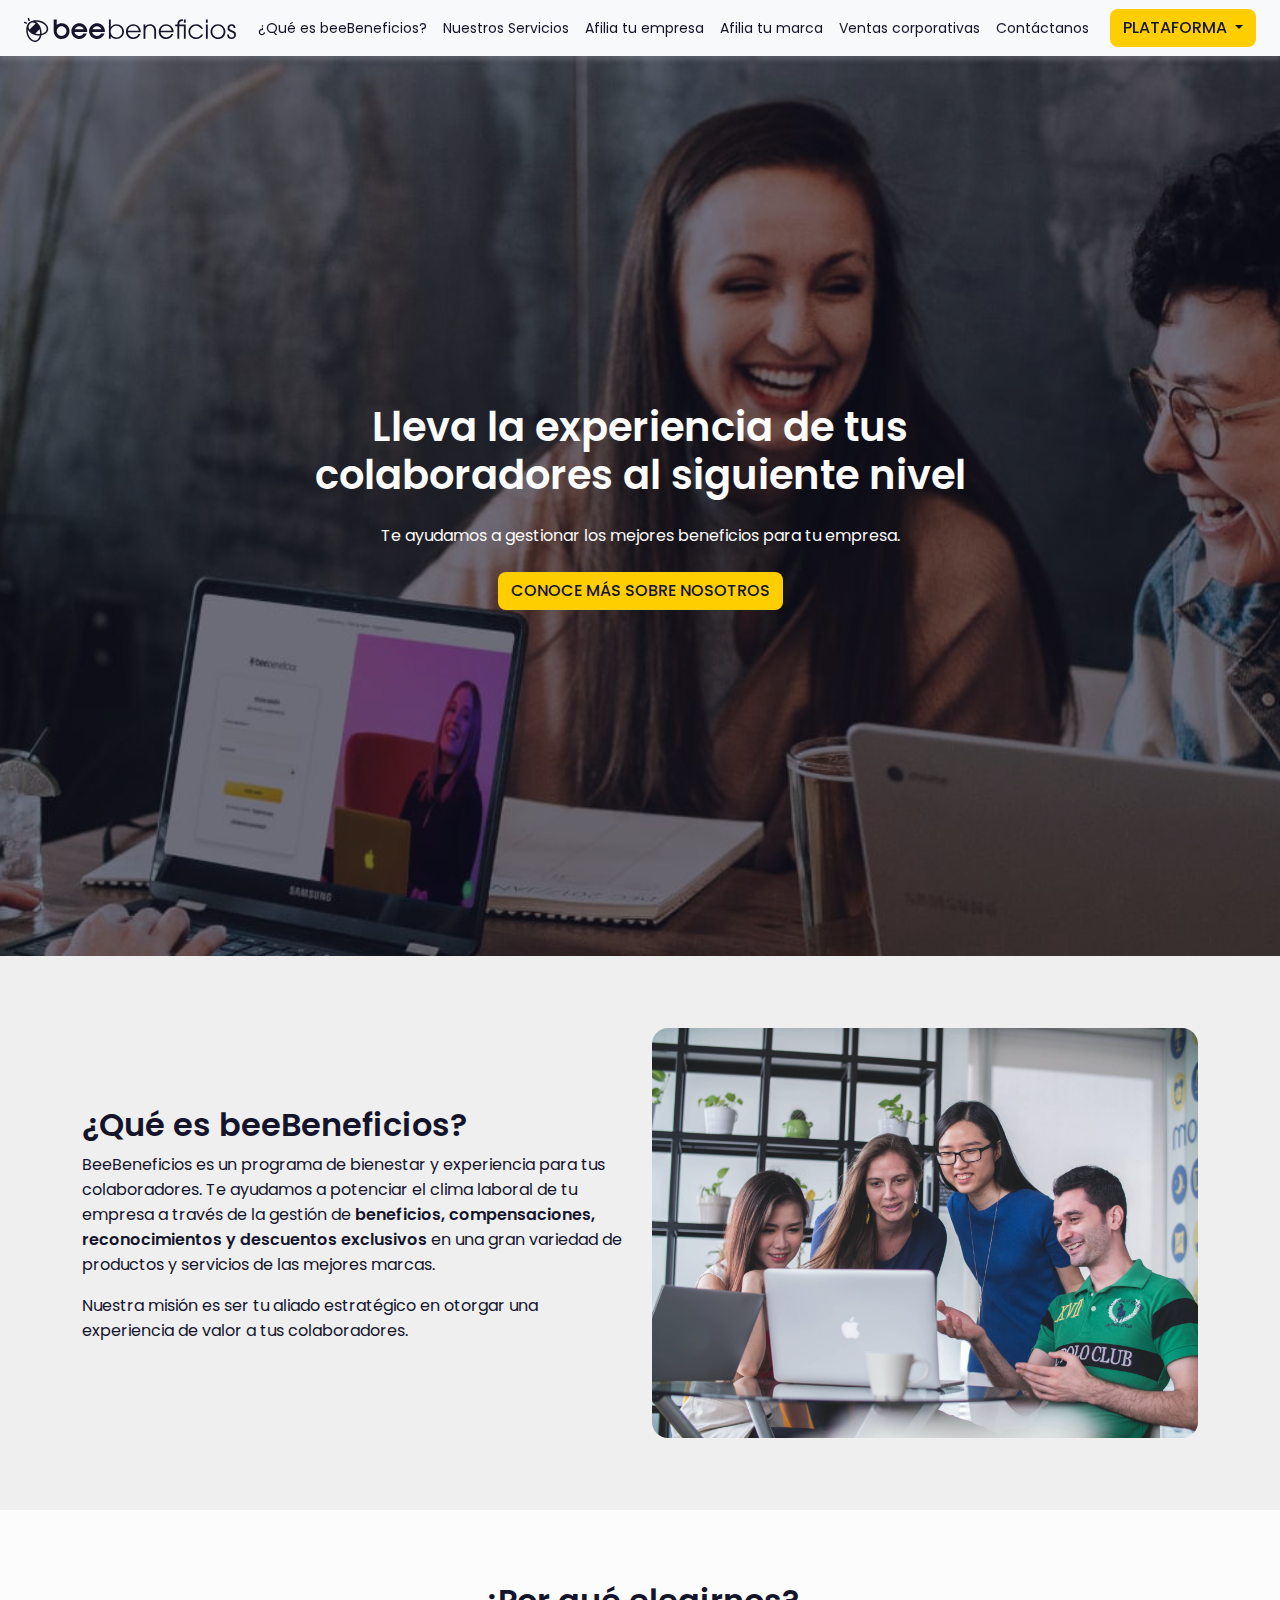
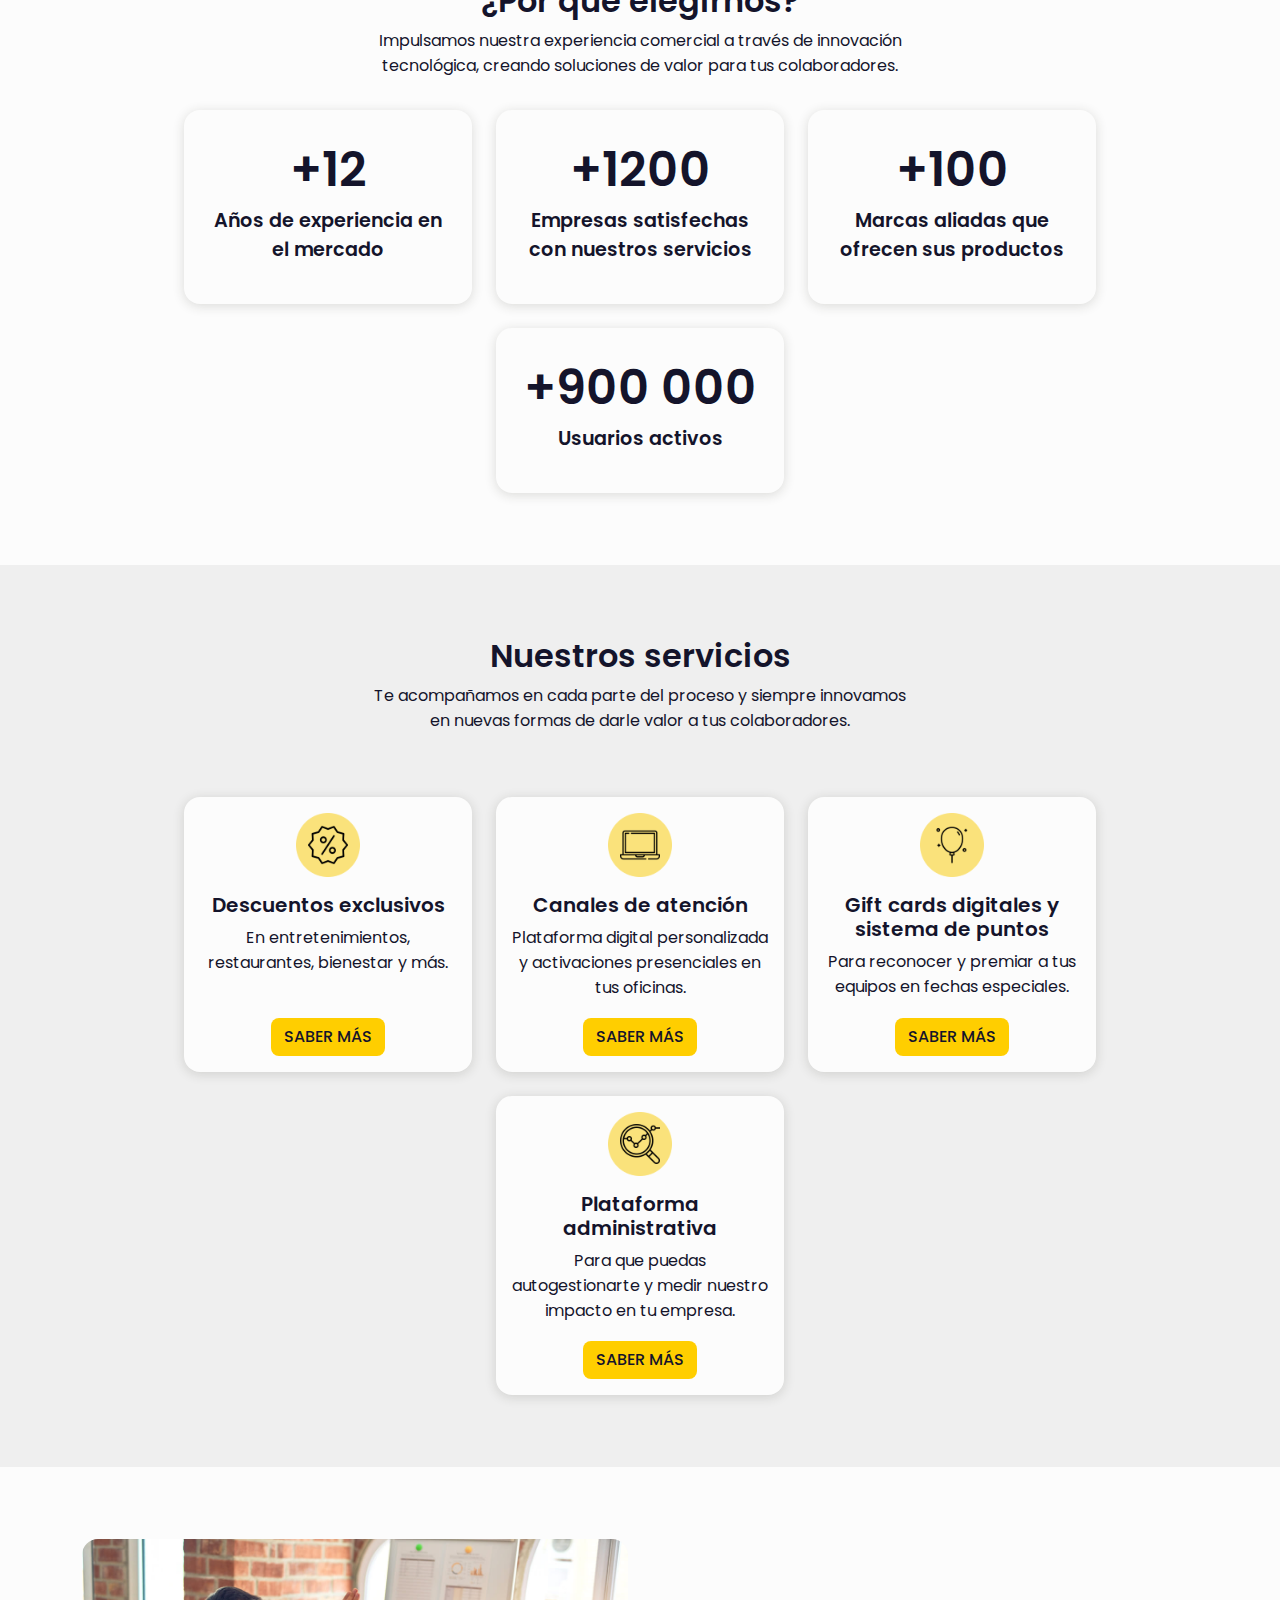
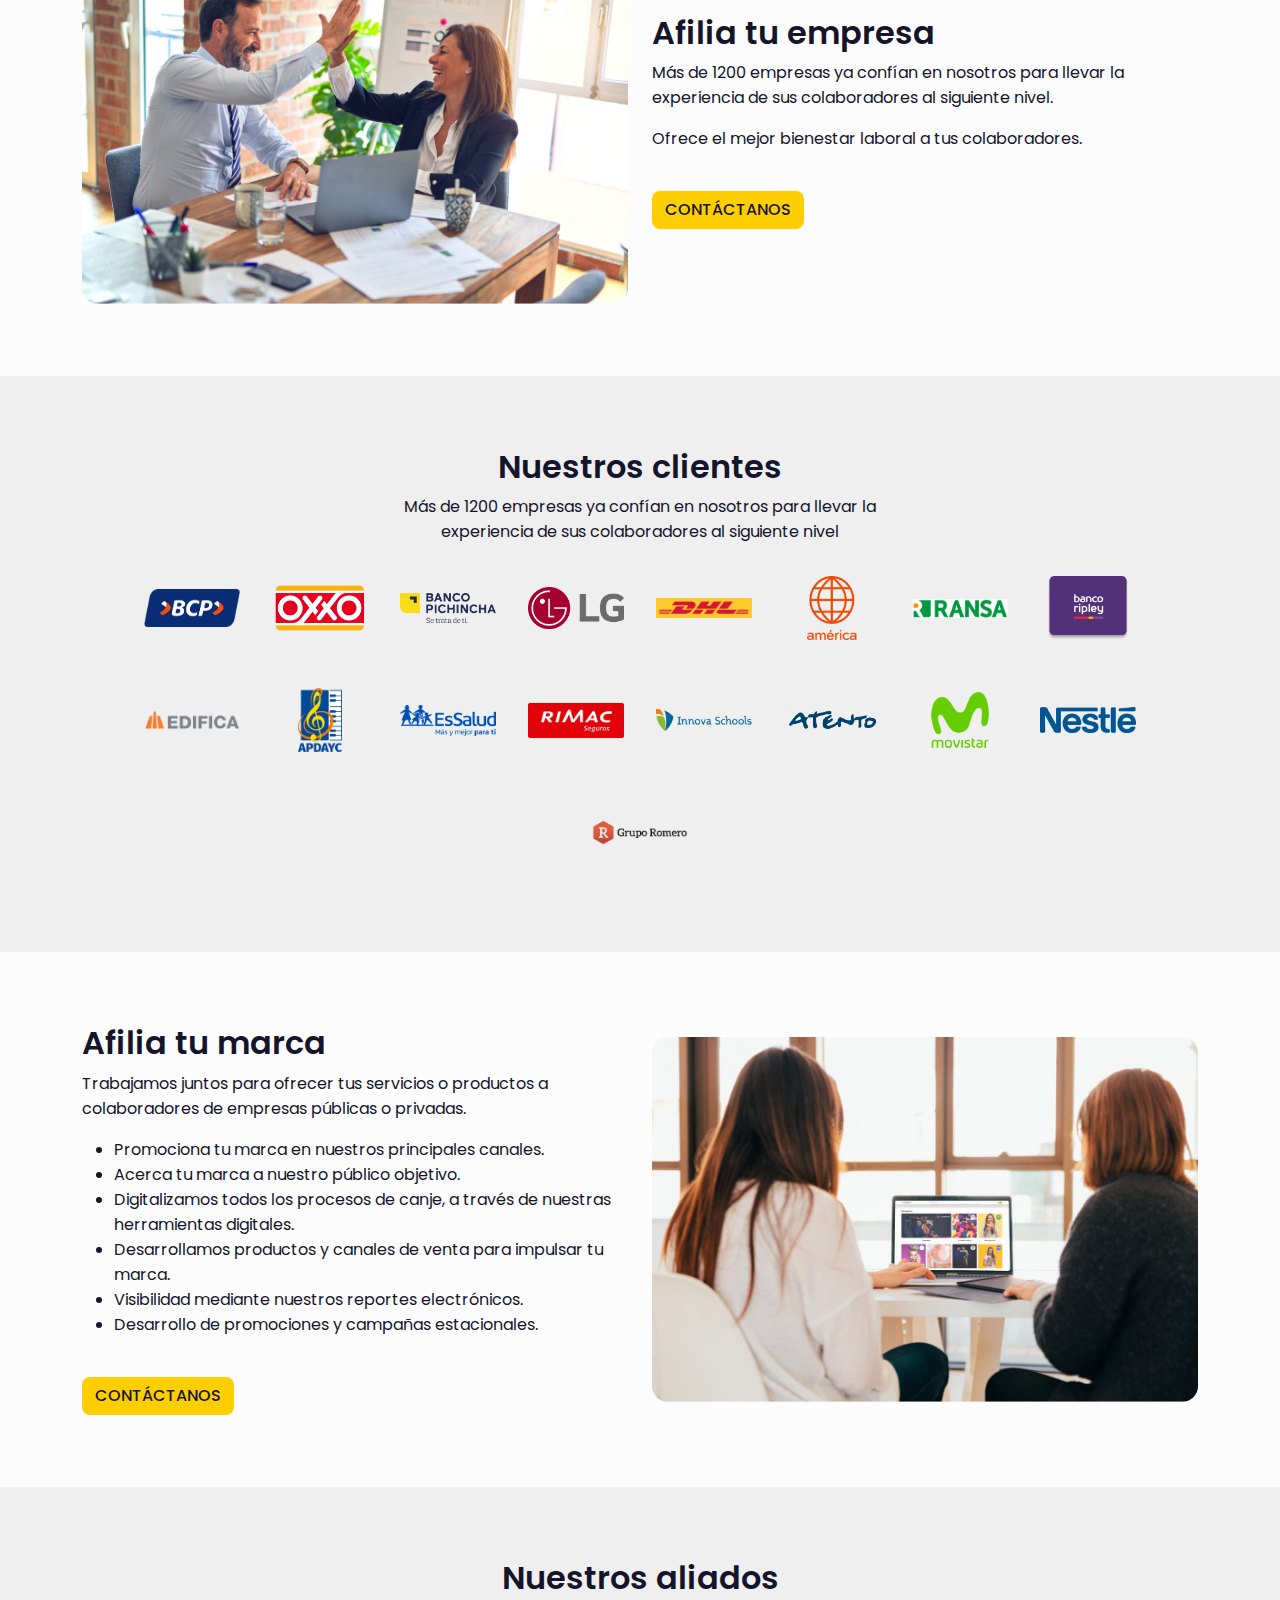
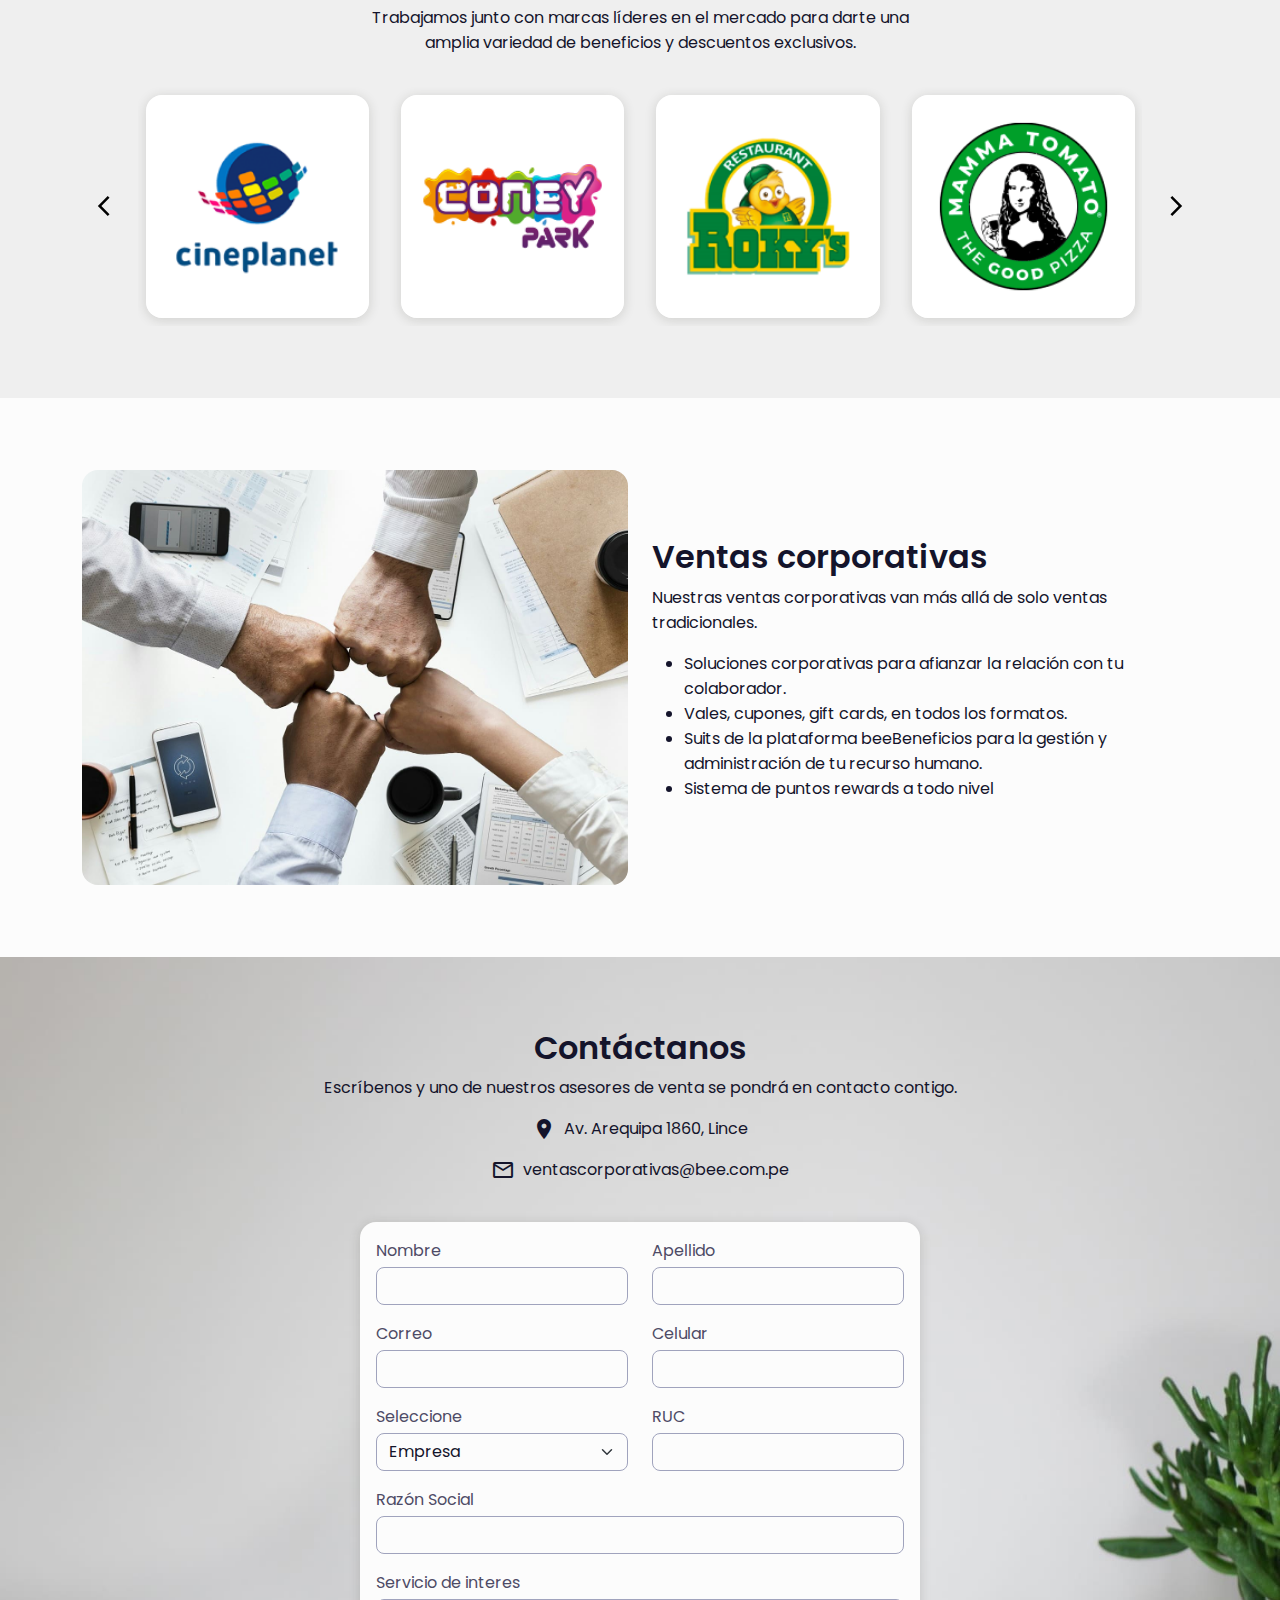
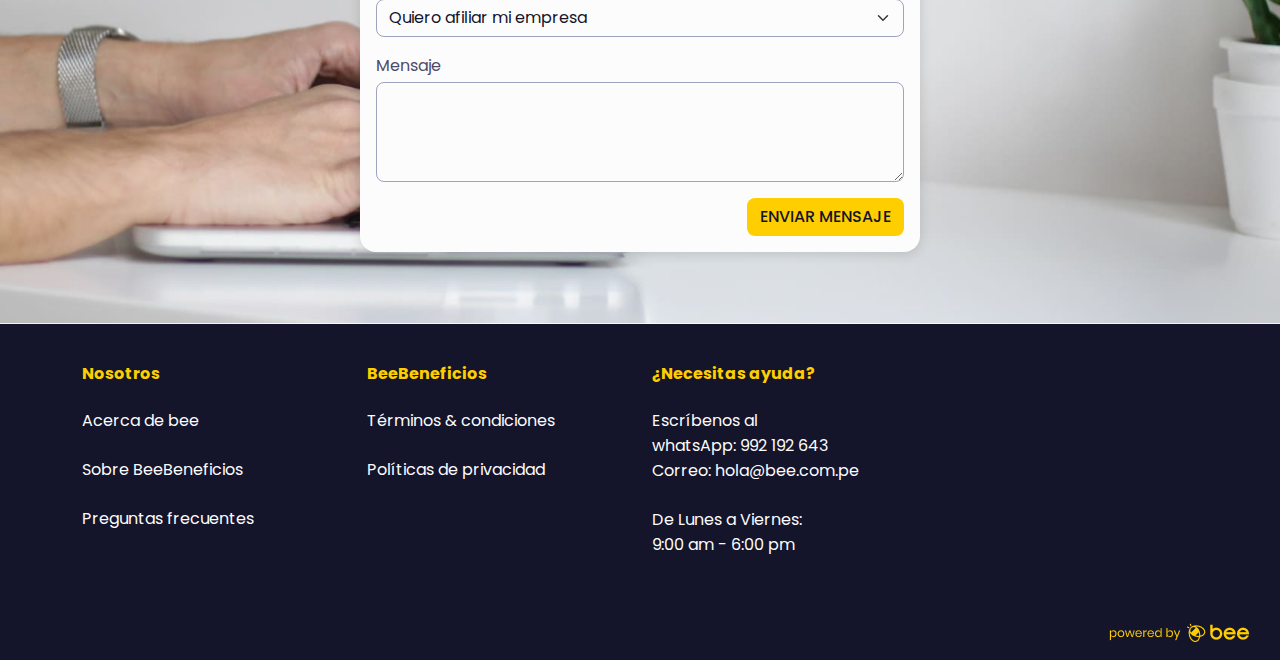
==== commit 79f774c8: "add section affiliate" ====
--- a/index.html
+++ b/index.html
@@ -43,10 +43,10 @@
             <a class="nav-link" href="#section-services">Nuestros Servicios</a>
           </li>
           <li class="nav-item">
-            <a class="nav-link" href="#section-brands">Afilia tu empresa</a>
+            <a class="nav-link" href="#section-affiliate-enterprise">Afilia tu empresa</a>
           </li>
           <li class="nav-item">
-            <a class="nav-link" href="#section-allies">Afilia tu marca</a>
+            <a class="nav-link" href="#section-affiliate-brand">Afilia tu marca</a>
           </li>
           <li class="nav-item">
             <a class="nav-link" href="#section-corporate-sales">Ventas corporativas</a>
@@ -243,10 +243,13 @@
       </div>
     </section>
 
-    <section class="section section-brands" id="section-brands">
-      <div class="container">
-        <div class="row">
-          <div class="wrap-allies-cta">
+    <section class="section section-affiliate-enterprise" id="section-affiliate-enterprise">
+      <div class="container">
+        <div class="section-about-content">
+          <div class="section-about__image">
+            <img src="img/negocios.jpg" alt="afilia a tu empresa">
+          </div>
+          <div class="section-about__text">
             <h2>Afilia tu empresa</h2>
             <p>
               Más de 1200 empresas ya confían en nosotros para llevar la experiencia de sus colaboradores al siguiente nivel.
@@ -258,6 +261,13 @@
               Contáctanos
             </a>
           </div>
+        </div>
+      </div>
+    </section>
+
+    <section class="section section-enterprise-brands bg-section" id="section-enterprise-brands">
+      <div class="container">
+        <div class="row">
 
           <div class="section-header col-lg-6">
             <h2>Nuestros clientes</h2>
@@ -340,43 +350,50 @@
       </div>
     </section>
 
-    <section class="section section-allies bg-section" id="section-allies">
-      <div class="container">
-        <div class="row">
-          <div class="wrap-allies-cta">
-            <h2>
-              Afilia tu marca
-            </h2>
+    <section class="section section-affiliate-brand" id="section-affiliate-brand">
+      <div class="container">
+        <div class="section-about-content">
+          
+          <div class="section-about__text">
+            <h2>Afilia tu marca</h2>
             <p>
               Trabajamos juntos para ofrecer tus servicios o productos a colaboradores de empresas públicas o privadas.
             </p>
-            <div class="col-lg-6 mx-auto">
-              <ul class="bee-list">
-                <li>
-                  Promociona tu marca en nuestros principales canales.
-                </li>
-                <li>
-                  Acerca tu marca a nuestro público objetivo.
-                </li>
-                <li>
-                  Digitalizamos todos los procesos de canje, a través de nuestras herramientas digitales.
-                </li>
-                <li>
-                  Desarrollamos productos y canales de venta para impulsar tu marca.
-                </li>
-                <li>
-                  Visibilidad mediante nuestros reportes electrónicos.
-                </li>
-                <li>
-                  Desarrollo de promociones y campañas estacionales.
-                </li>
-              </ul>
-            </div>
+            <ul class="list-corporate-sales">
+              <li>
+                Promociona tu marca en nuestros principales canales.
+              </li>
+              <li>
+                Acerca tu marca a nuestro público objetivo.
+              </li>
+              <li>
+                Digitalizamos todos los procesos de canje, a través de nuestras herramientas digitales.
+              </li>
+              <li>
+                Desarrollamos productos y canales de venta para impulsar tu marca.
+              </li>
+              <li>
+                Visibilidad mediante nuestros reportes electrónicos.
+              </li>
+              <li>
+                Desarrollo de promociones y campañas estacionales.
+              </li>
+            </ul>
             <a href="#section-contact" type="button" class="btn button-primary mt-4">
               Contáctanos
             </a>
           </div>
-          
+
+          <div class="section-about__image">
+            <img src="img/marca.jpg" alt="Afilia tu marca">
+          </div>
+        </div>
+      </div>
+    </section>
+
+    <section class="section section-allies bg-section" id="section-allies">
+      <div class="container">
+        <div class="row">    
           <div class="section-header col-lg-6">
             <h2>Nuestros aliados</h2>
             <p>
@@ -433,7 +450,7 @@
       </div>
     </section>
 
-    <section class="section section-about" id="section-corporate-sales">
+    <section class="section section-corporate" id="section-corporate-sales">
       <div class="container">
         <div class="section-about-content">
           <div class="section-about__image">
@@ -463,7 +480,6 @@
       </div>
     </section>
 
-    
     <section class="section section-contact bg-contact" id="section-contact">
       <!-- <div class="overlay"></div> -->
       <div class="container">
@@ -740,7 +756,7 @@
         </div>
         <div class="modal-body">
           <div class="modal-detalle-servicio">
-            <img src="img/servicios-plataforma-digital.jpg" alt="promociones descuentos" class="detalle-servicio__img">
+            <img src="img/activacion.PNG" alt="pcanales de atencion" class="detalle-servicio__img">
             <div class="modal-detalle-servicio__desc">
               <p>
                 Nuestra plataforma beeBeneficios te permite contar con un espacio digital exclusivo y privado solo para tus colaboradores.
--- a/css/main.css
+++ b/css/main.css
@@ -790,12 +790,6 @@
   text-align: center;
   margin-bottom: 3.5rem;
 }
-
-.bee-list {
-  /* background-color: #C1F8CF; */
-  padding-left: 0;
-  text-align: left;
-}
 /* END SECTION ALLIES */
 
 /* SECTION WHY */
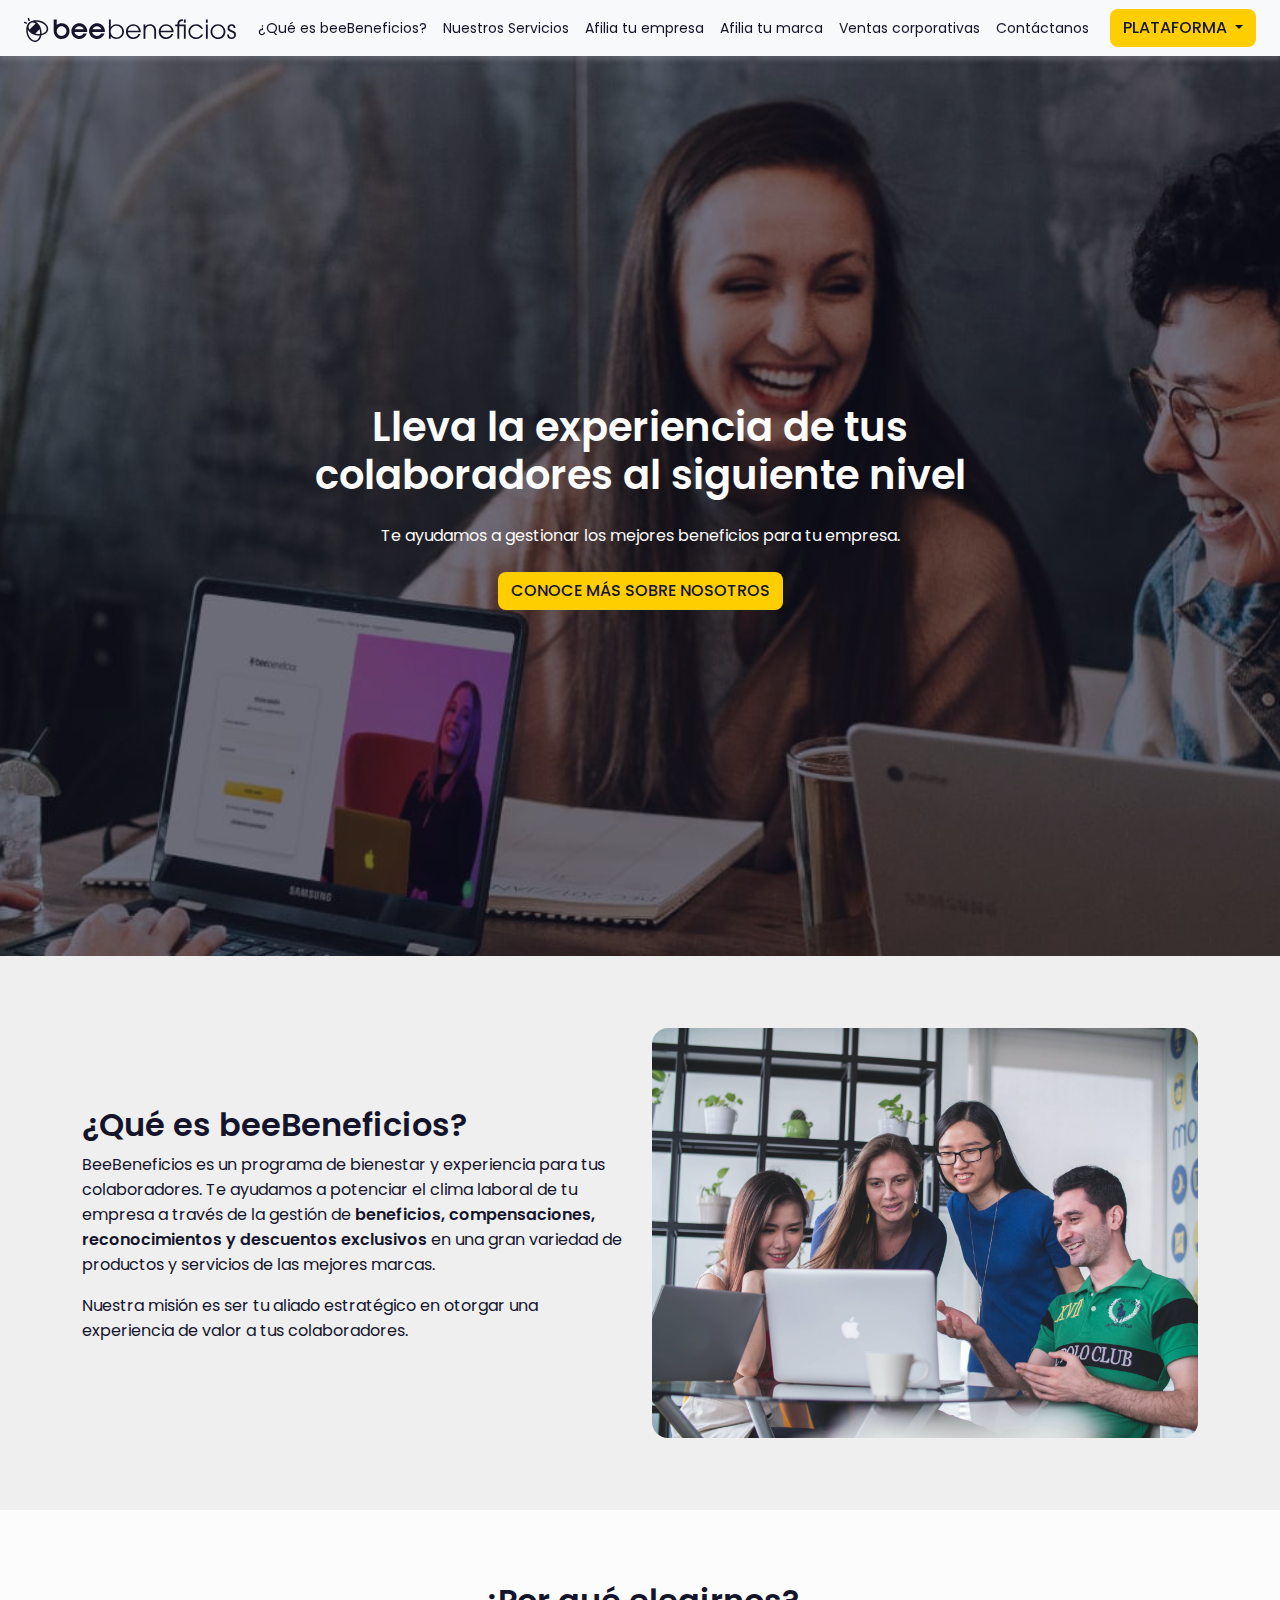
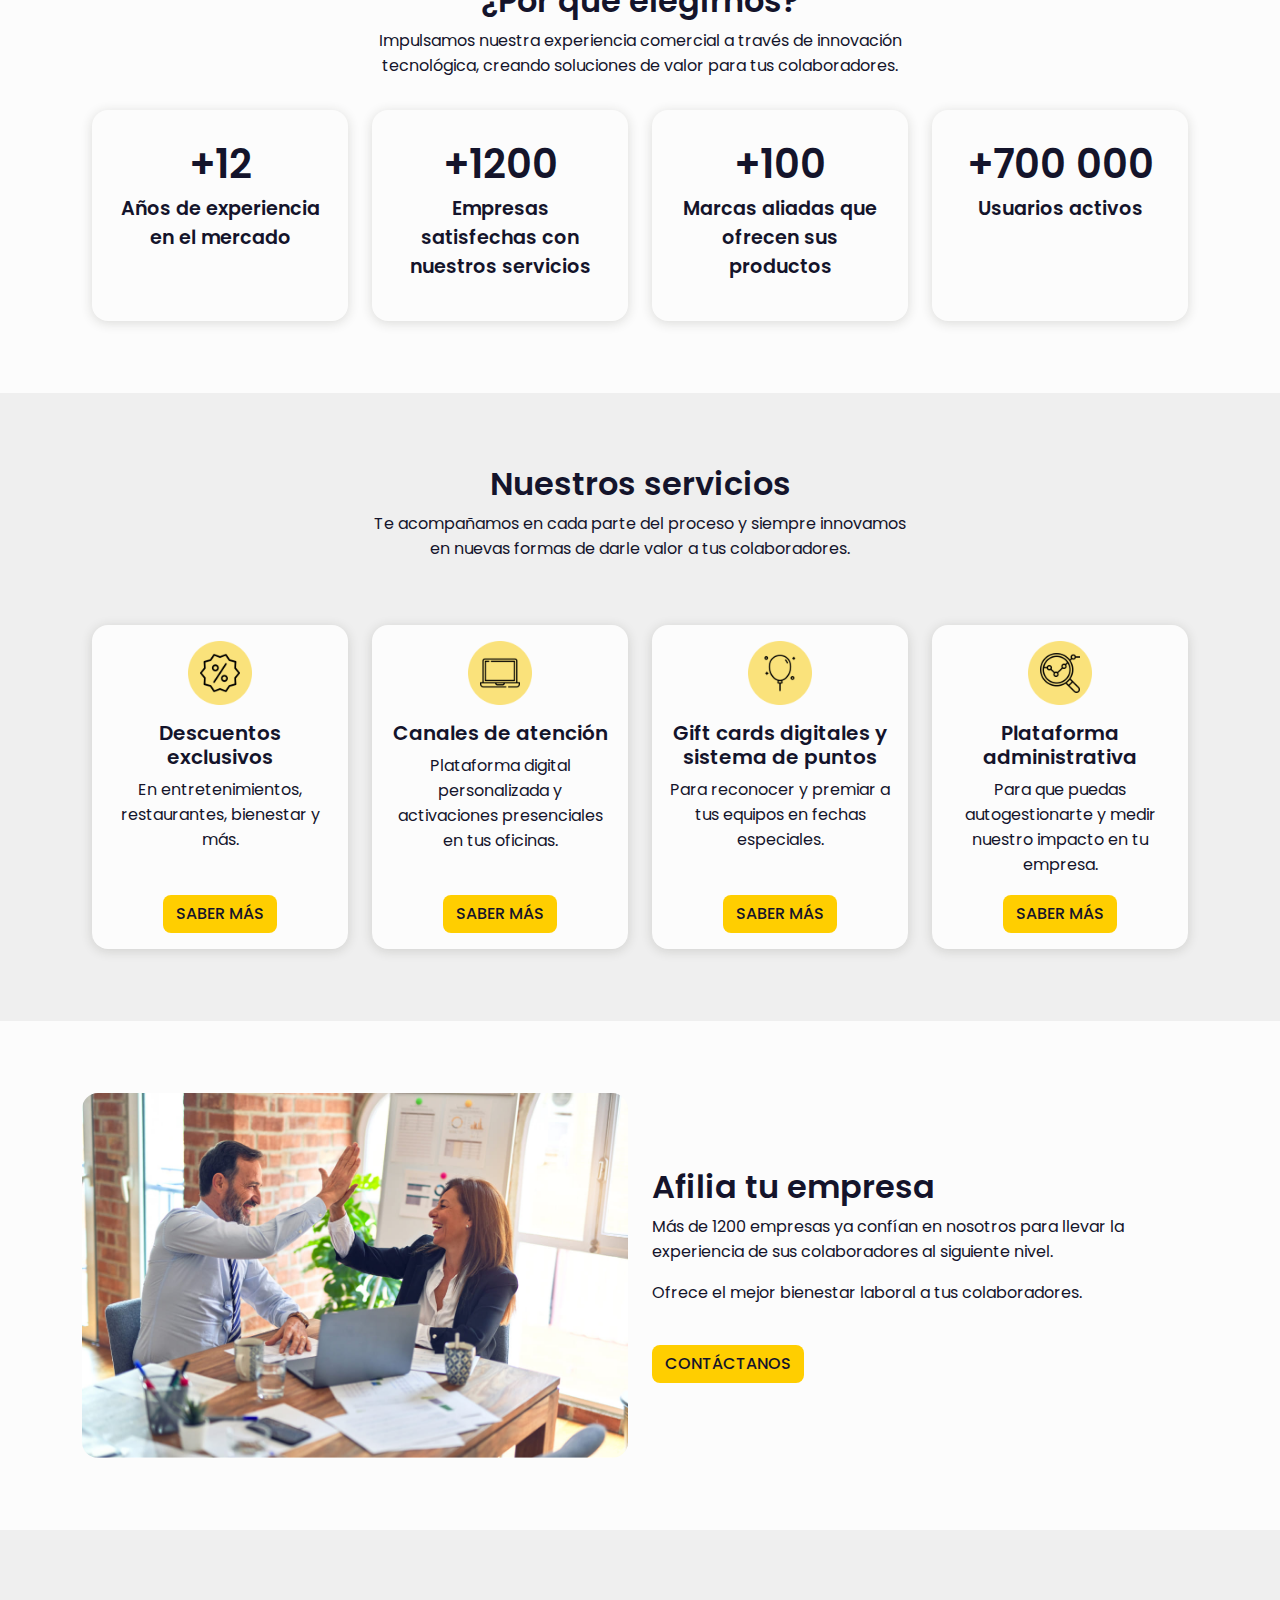
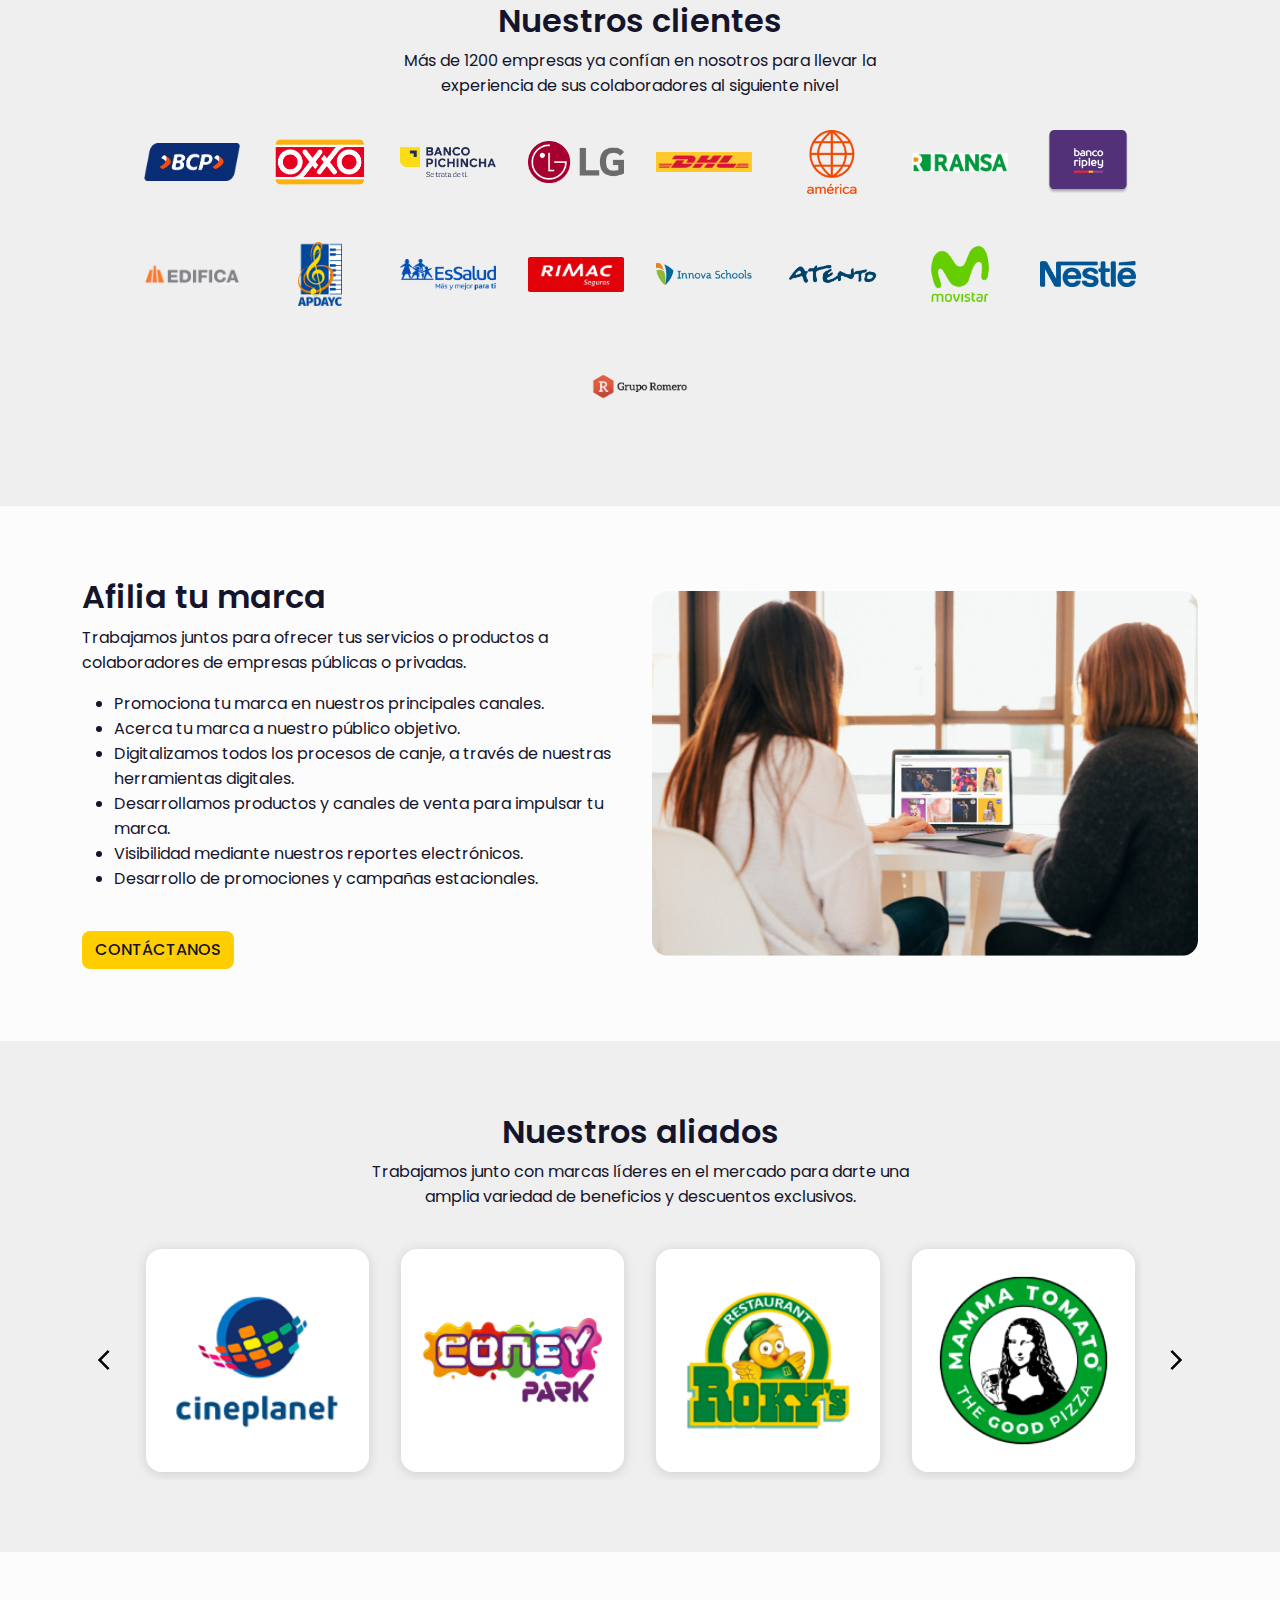
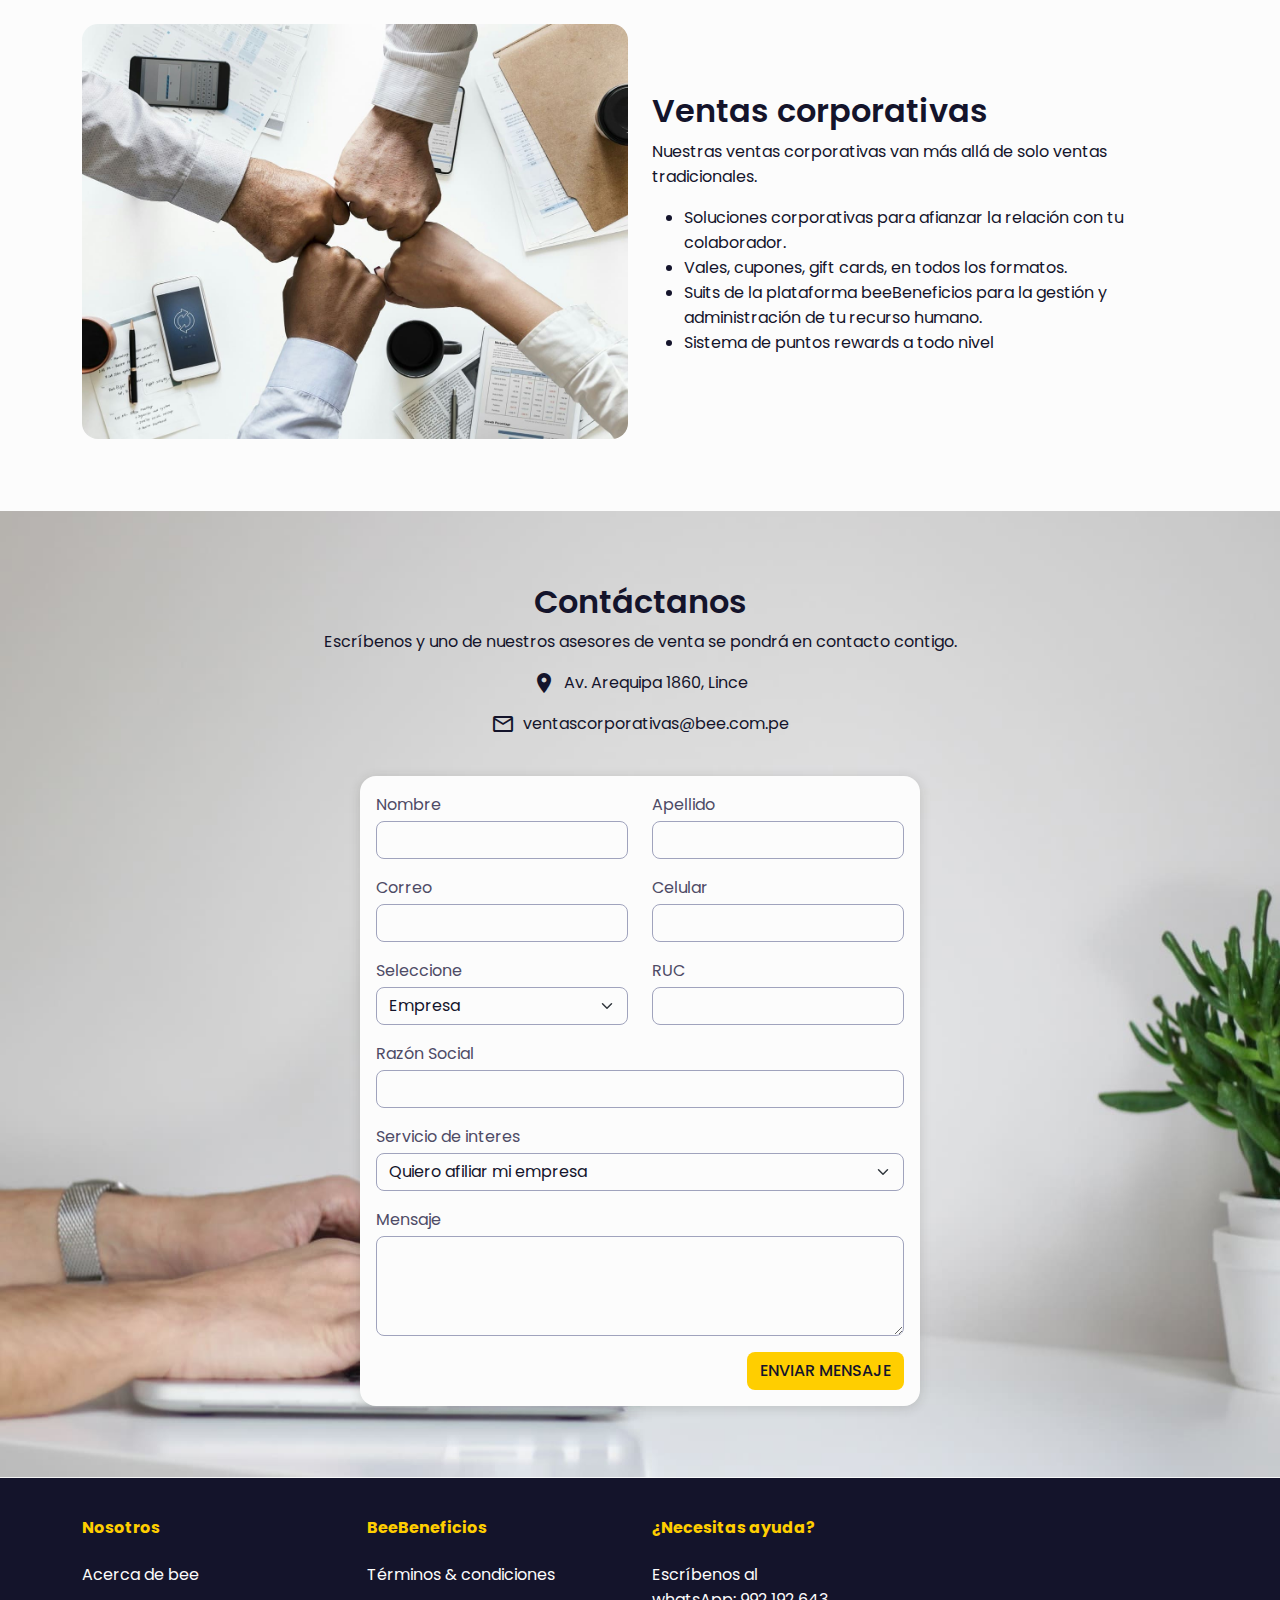
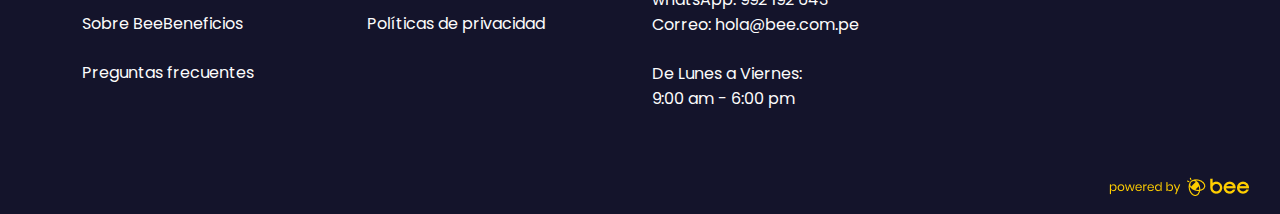
==== commit 3bd3a7db: "mq section why" ====
--- a/index.html
+++ b/index.html
@@ -157,7 +157,7 @@
 
             <div class="card-kpi">
               <div class="card-kpi__number">
-                +900 000
+                +700 000
               </div>
               <p class="card-kpi__text">
                 Usuarios activos
--- a/css/mq.css
+++ b/css/mq.css
@@ -5,6 +5,16 @@
   font-size: .875rem;
 }
  /* END NAVBAR */
+
+ /* SERVICES */
+ .card-service, .card-kpi {
+  width: 16rem;
+}
+
+.card-kpi__number {
+  font-size: 2.5rem;
+}
+ /* END SERVICES */
 }
 
 /* Large devices (desktops, tablets landscape, less than 1200px) */
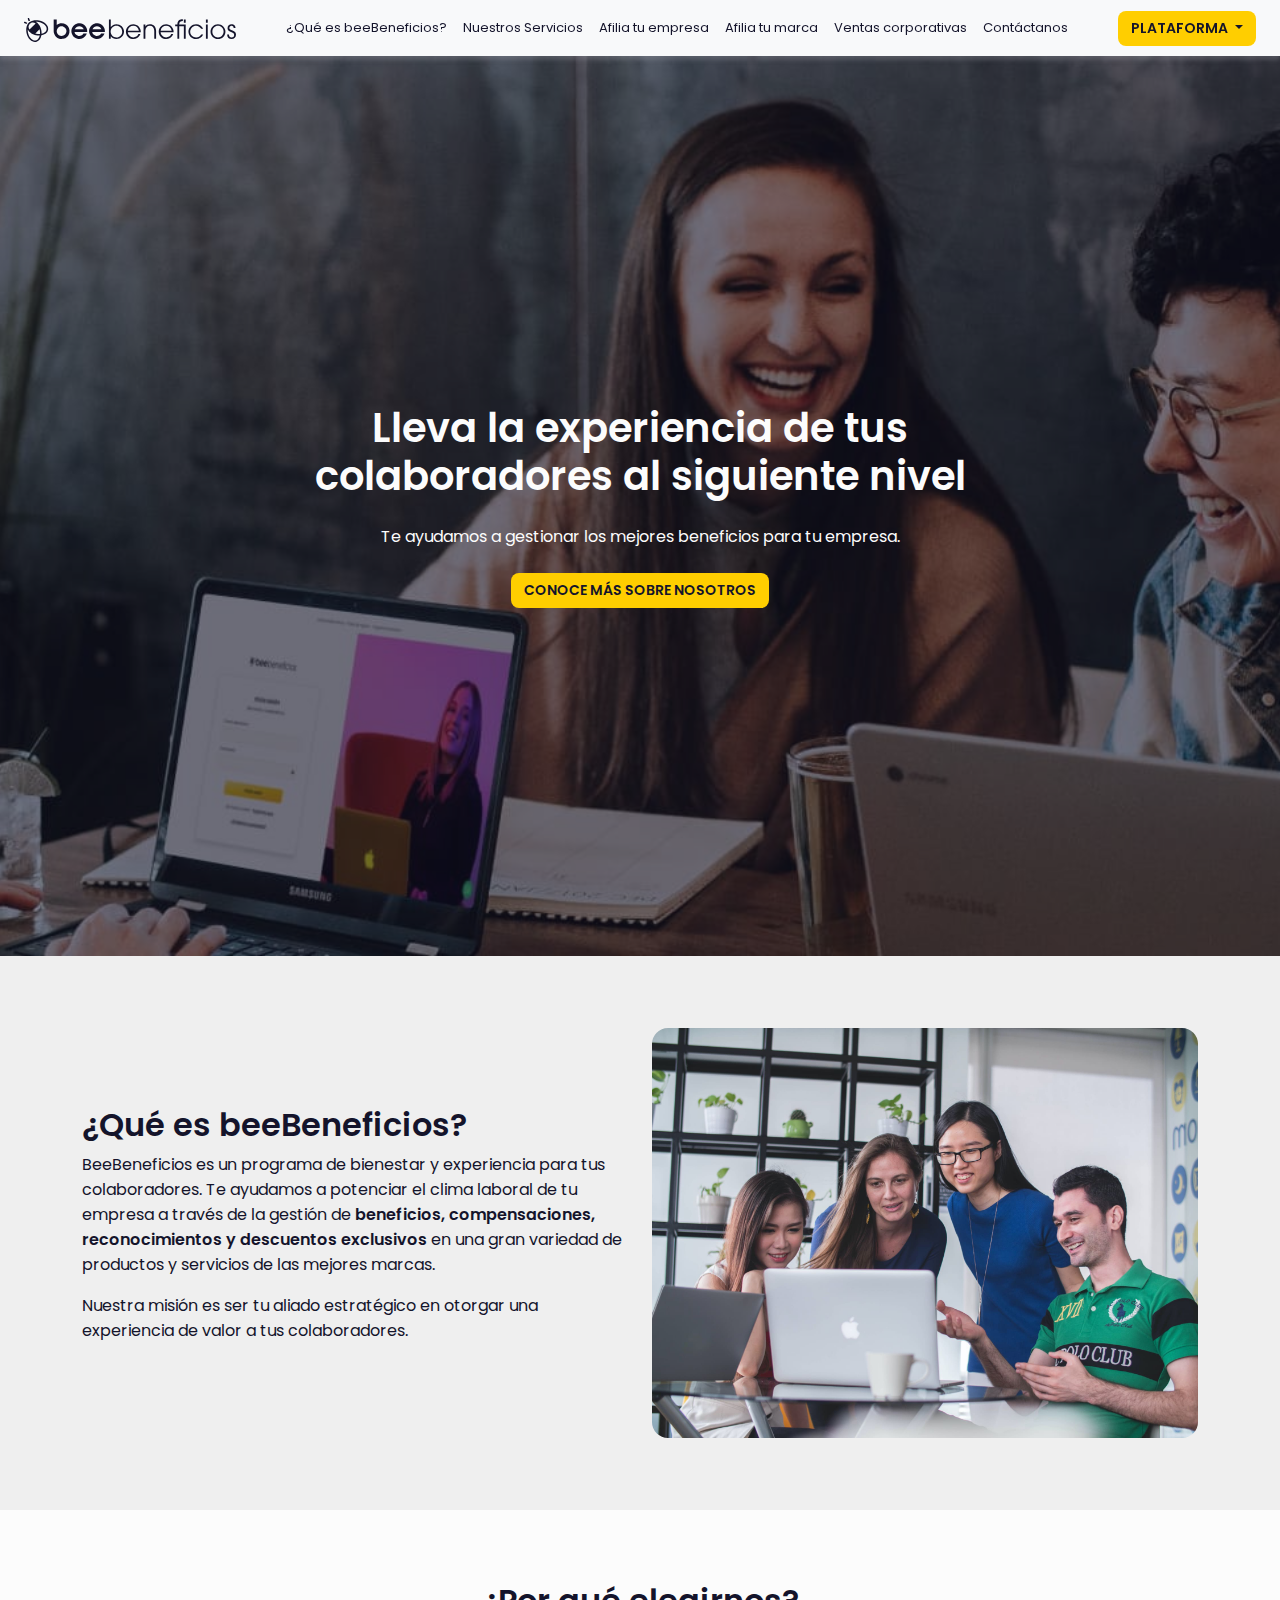
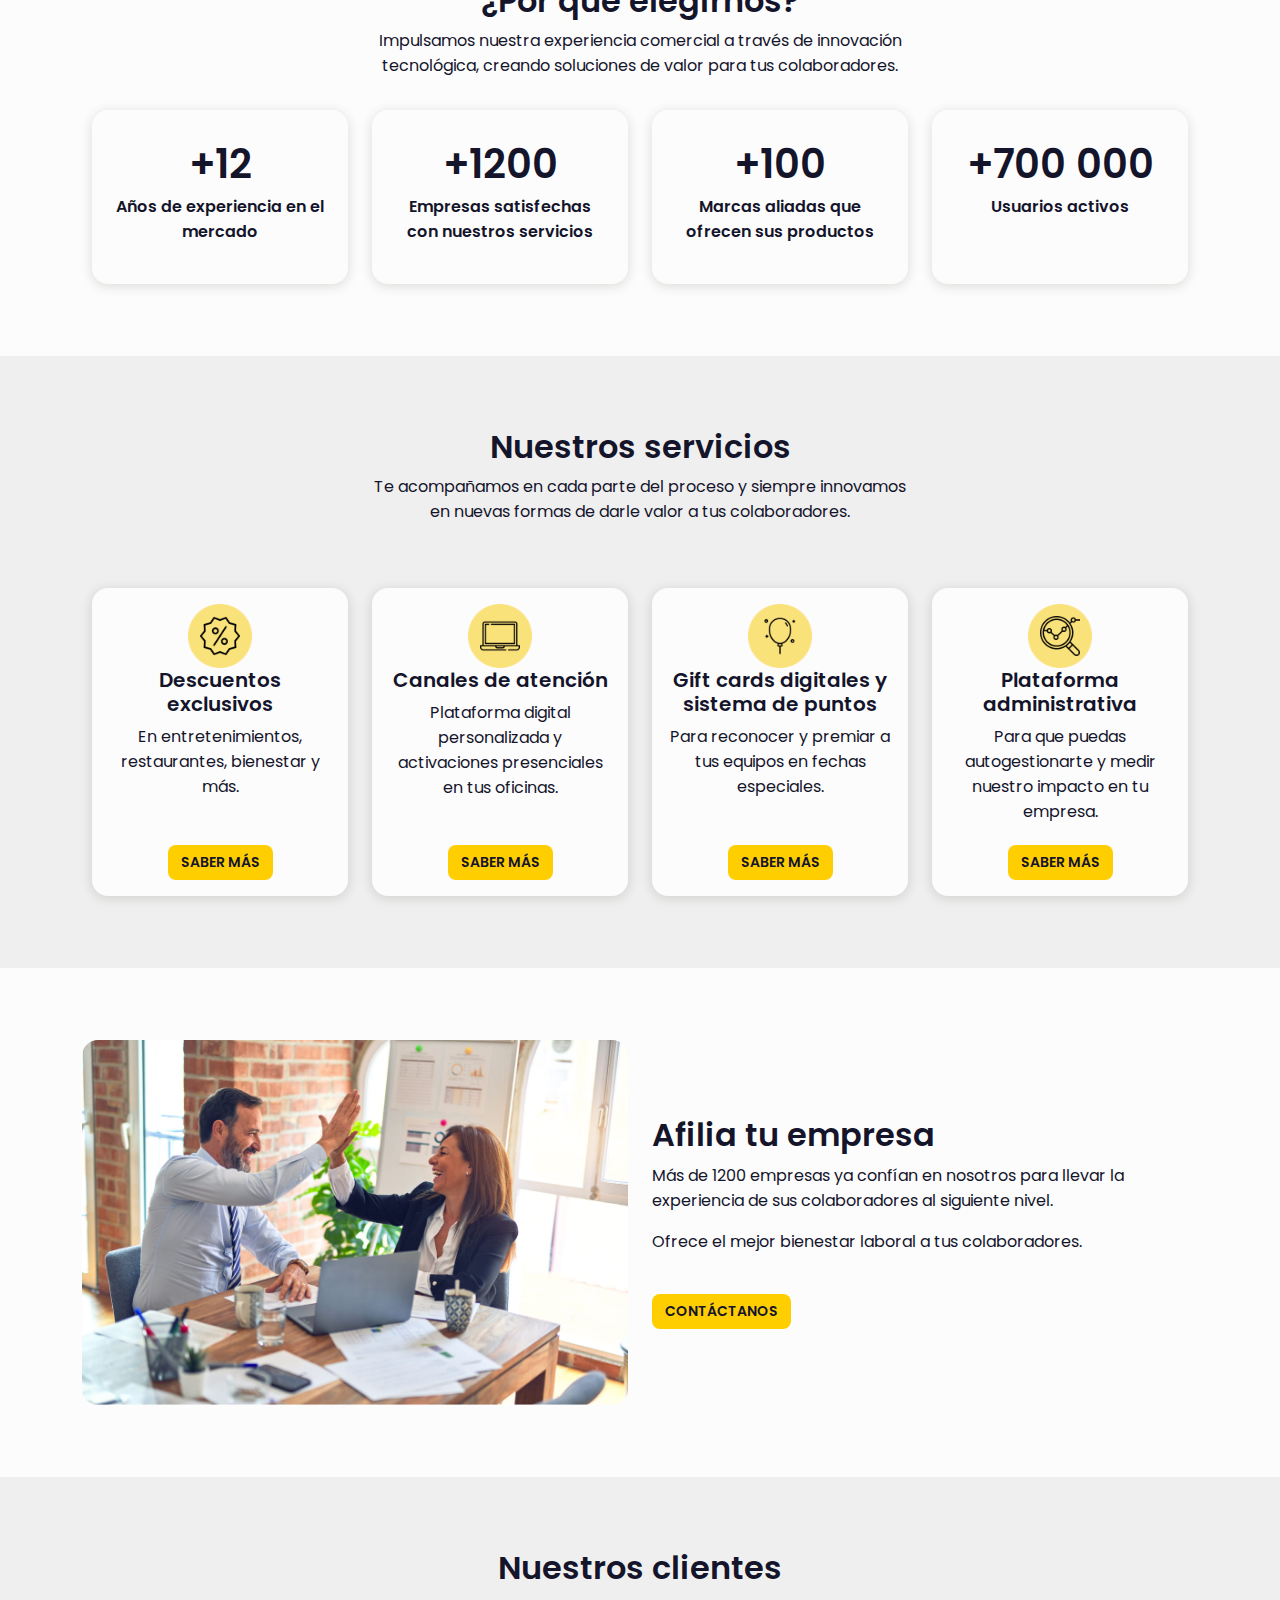
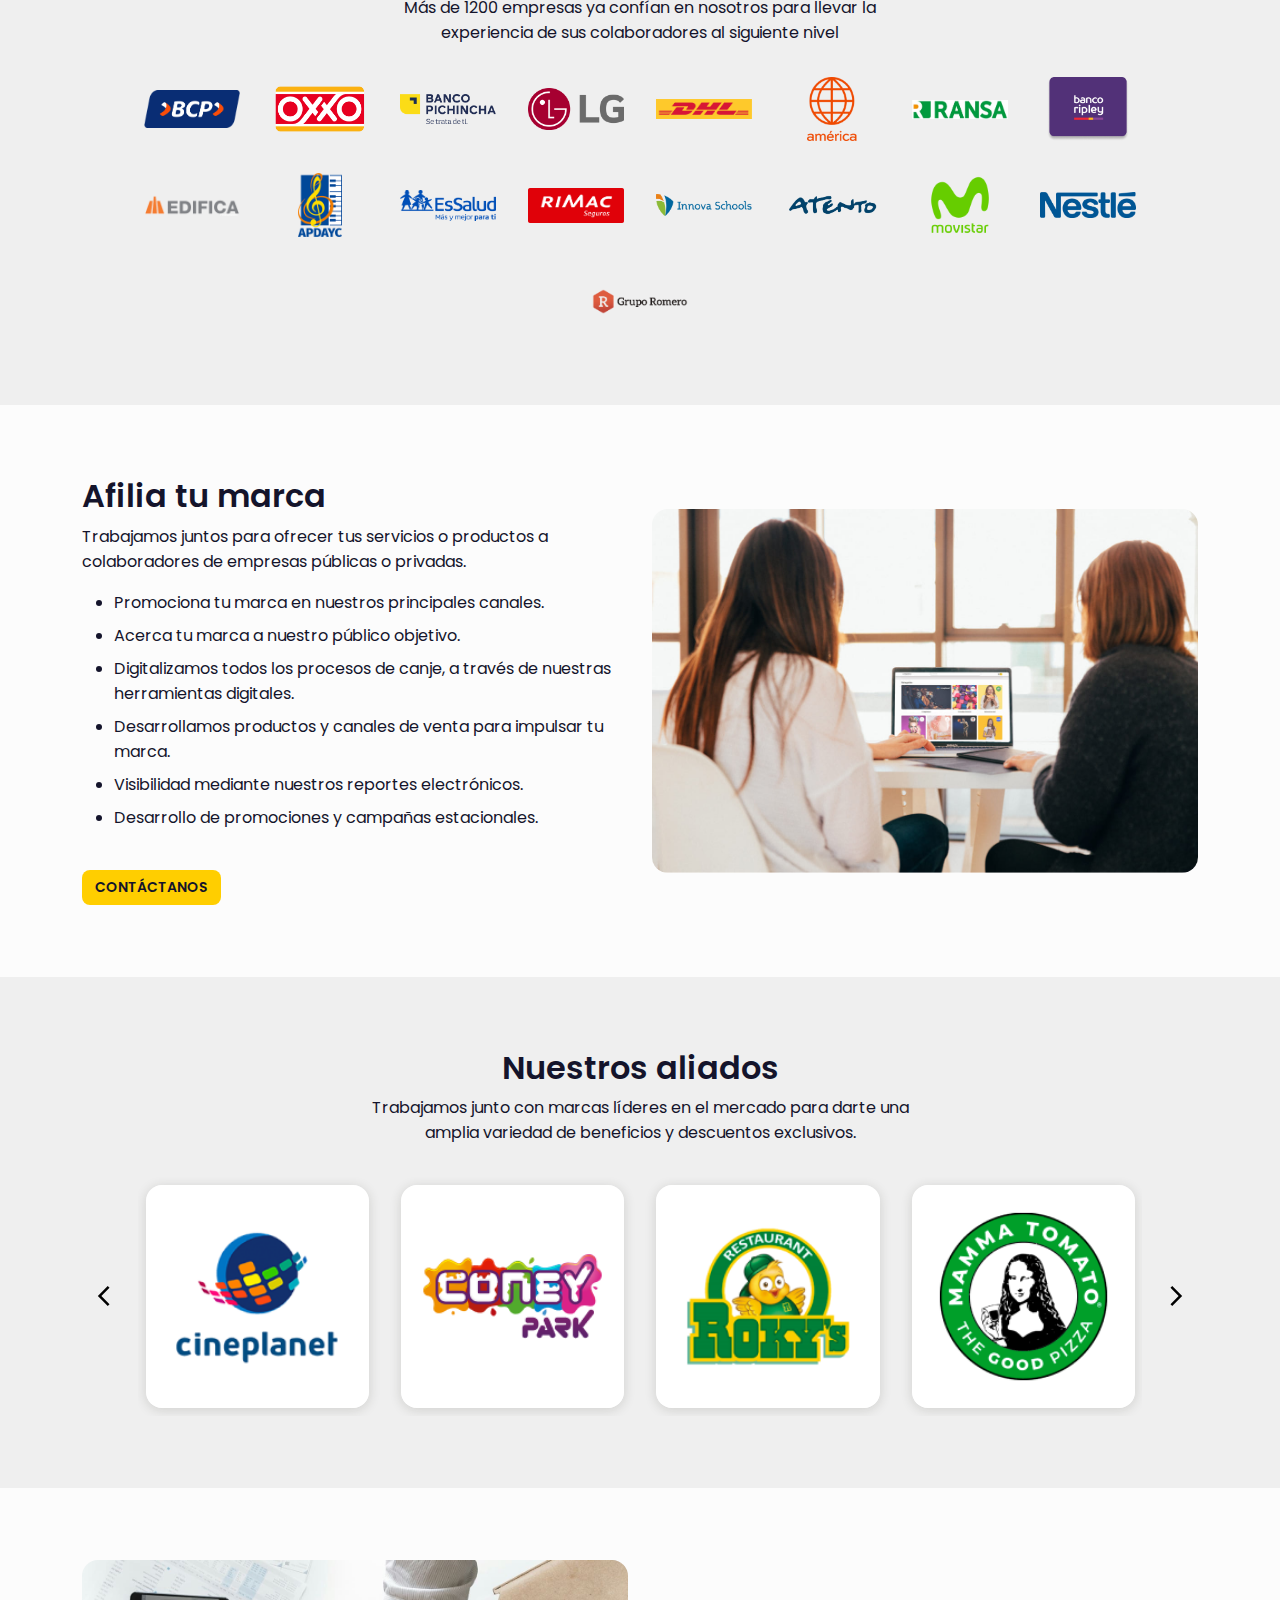
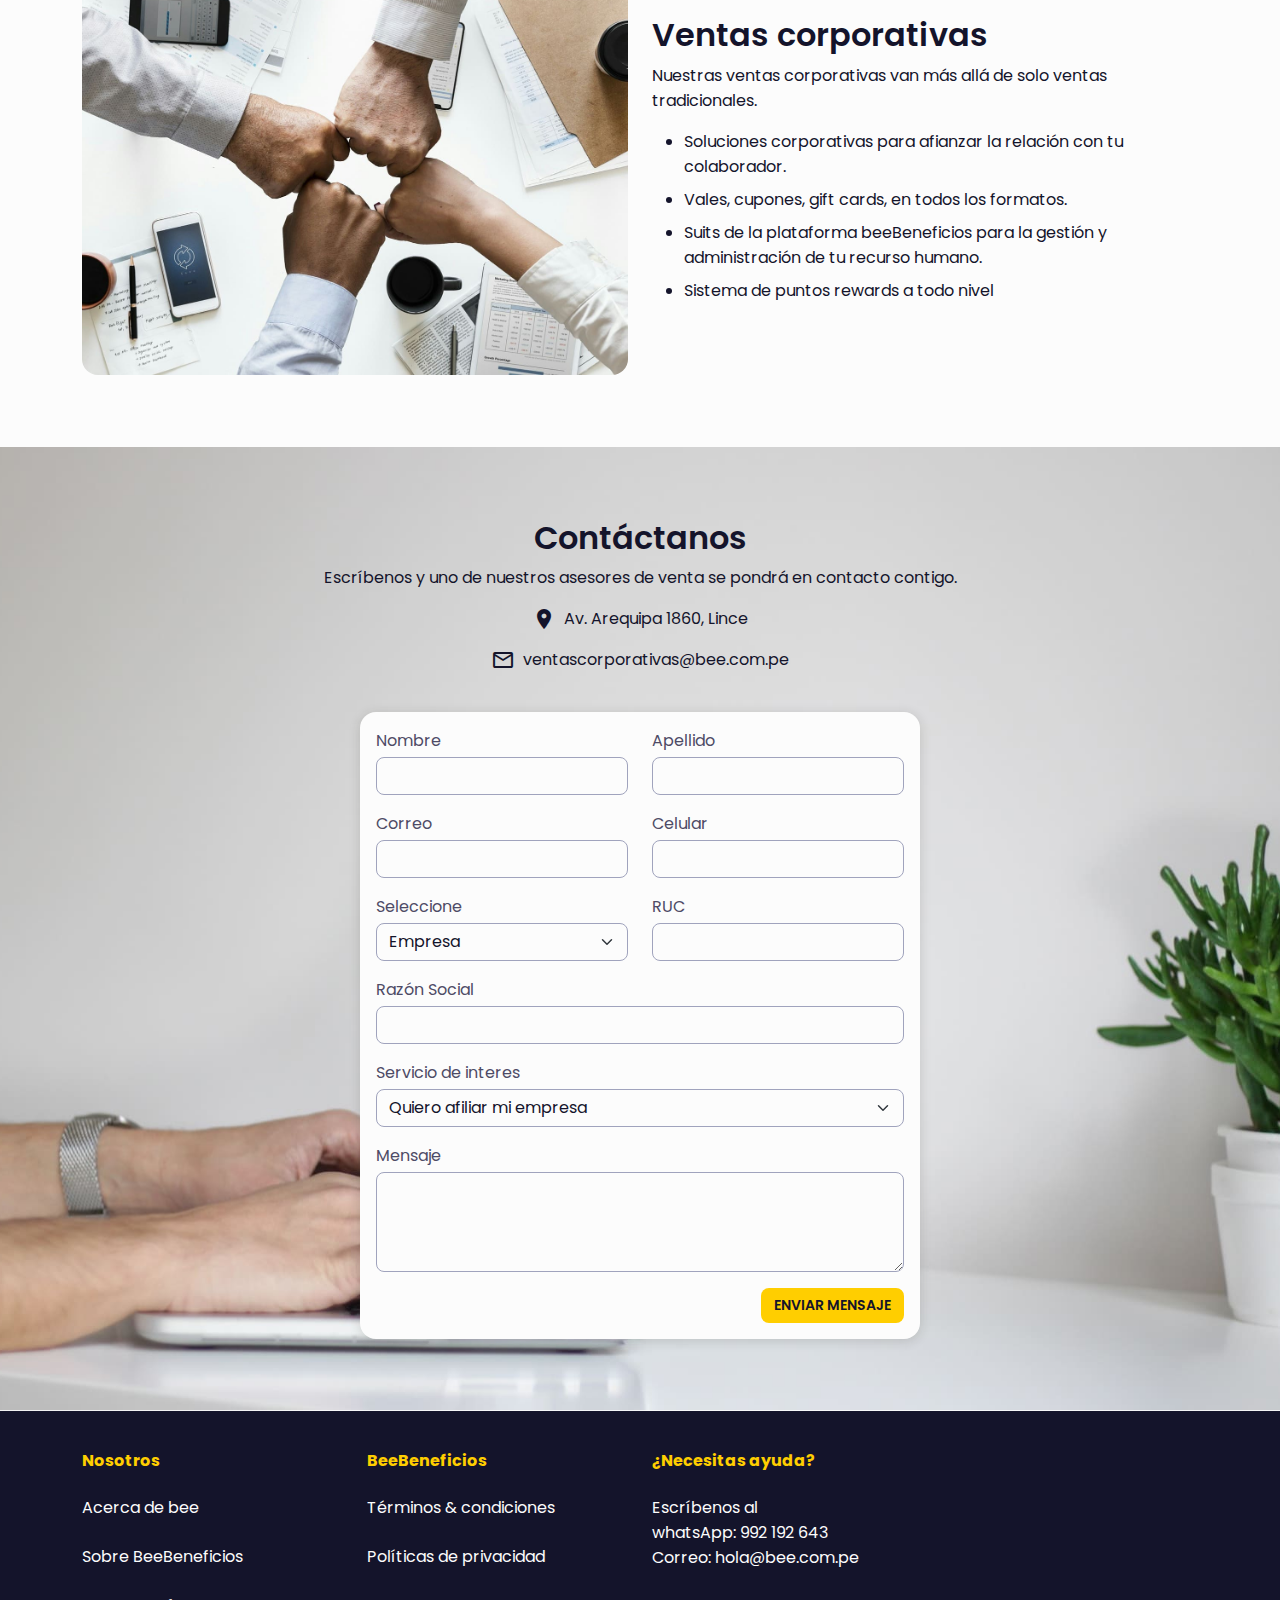
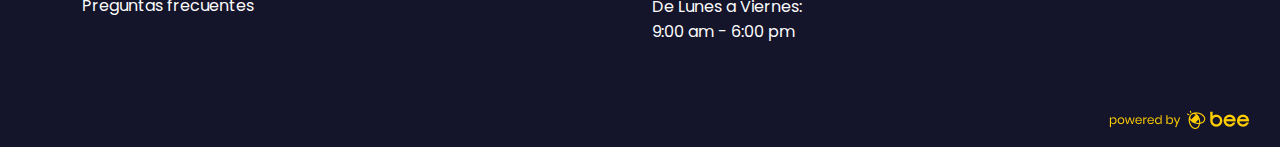
==== commit 5b8f61c5: "mq list & hover hero effect" ====
--- a/index.html
+++ b/index.html
@@ -359,7 +359,7 @@
             <p>
               Trabajamos juntos para ofrecer tus servicios o productos a colaboradores de empresas públicas o privadas.
             </p>
-            <ul class="list-corporate-sales">
+            <ul class="list-bee">
               <li>
                 Promociona tu marca en nuestros principales canales.
               </li>
@@ -461,7 +461,7 @@
             <p>
               Nuestras ventas corporativas van más allá de solo ventas tradicionales.
             </p>
-            <ul class="list-corporate-sales">
+            <ul class="list-bee">
               <li>
                 Soluciones corporativas para afianzar la relación con tu colaborador.
               </li>
--- a/css/main.css
+++ b/css/main.css
@@ -226,13 +226,14 @@
 /* Buttons */
 .btn {
   display: inline-block;
-  font-weight: 500;
+  font-weight: 600;
   border-radius: .5rem;
   -webkit-border-radius: .5rem;
   -moz-border-radius: .5rem;
   -ms-border-radius: .5rem;
   -o-border-radius: .5rem;
   text-transform: uppercase;
+  font-size: .875rem;
 }
 
 .btn:focus {
@@ -523,6 +524,12 @@
 }
 /* END MODALS */
 
+/* LIST */
+.list-bee li {
+  margin-bottom: .5rem;
+}
+/* END LIST */
+
 /* FIN ESTILOS GENERALES */
 
 /* NAVBAR */
@@ -600,7 +607,7 @@
 }
 
 .hero:hover .overlay, .section-contact:hover .overlay {
-  background-color: rgba(20, 20, 43, 0.4);
+  background-color: rgba(20, 20, 43, 0.3);
 }
 
 .content-hero {
@@ -846,6 +853,10 @@
   height: 4rem;
   object-fit: contain;
 }
+
+figure {
+  margin-bottom: 0;
+}
 /* END SECTION BRANDS */
 
 /* SECTION CONTACT */
--- a/css/mq.css
+++ b/css/mq.css
@@ -2,7 +2,7 @@
 @media (max-width: 1400px) {
  /* NAVBAR */
  .navbar-nav .nav-item .nav-link {
-  font-size: .875rem;
+  font-size: .8125rem;
 }
  /* END NAVBAR */
 
@@ -13,6 +13,10 @@
 
 .card-kpi__number {
   font-size: 2.5rem;
+}
+
+.card-kpi__text {
+  font-size: 1rem;
 }
  /* END SERVICES */
 }
@@ -56,6 +60,14 @@
   /*SECTION ABOUT */
   .section {
     padding: 4rem .5rem;
+  }
+
+  .section-about__text {
+    text-align: center;
+  }
+
+  .list-bee {
+    text-align: left;
   }
   /* END SECTION ABOUT */
 
